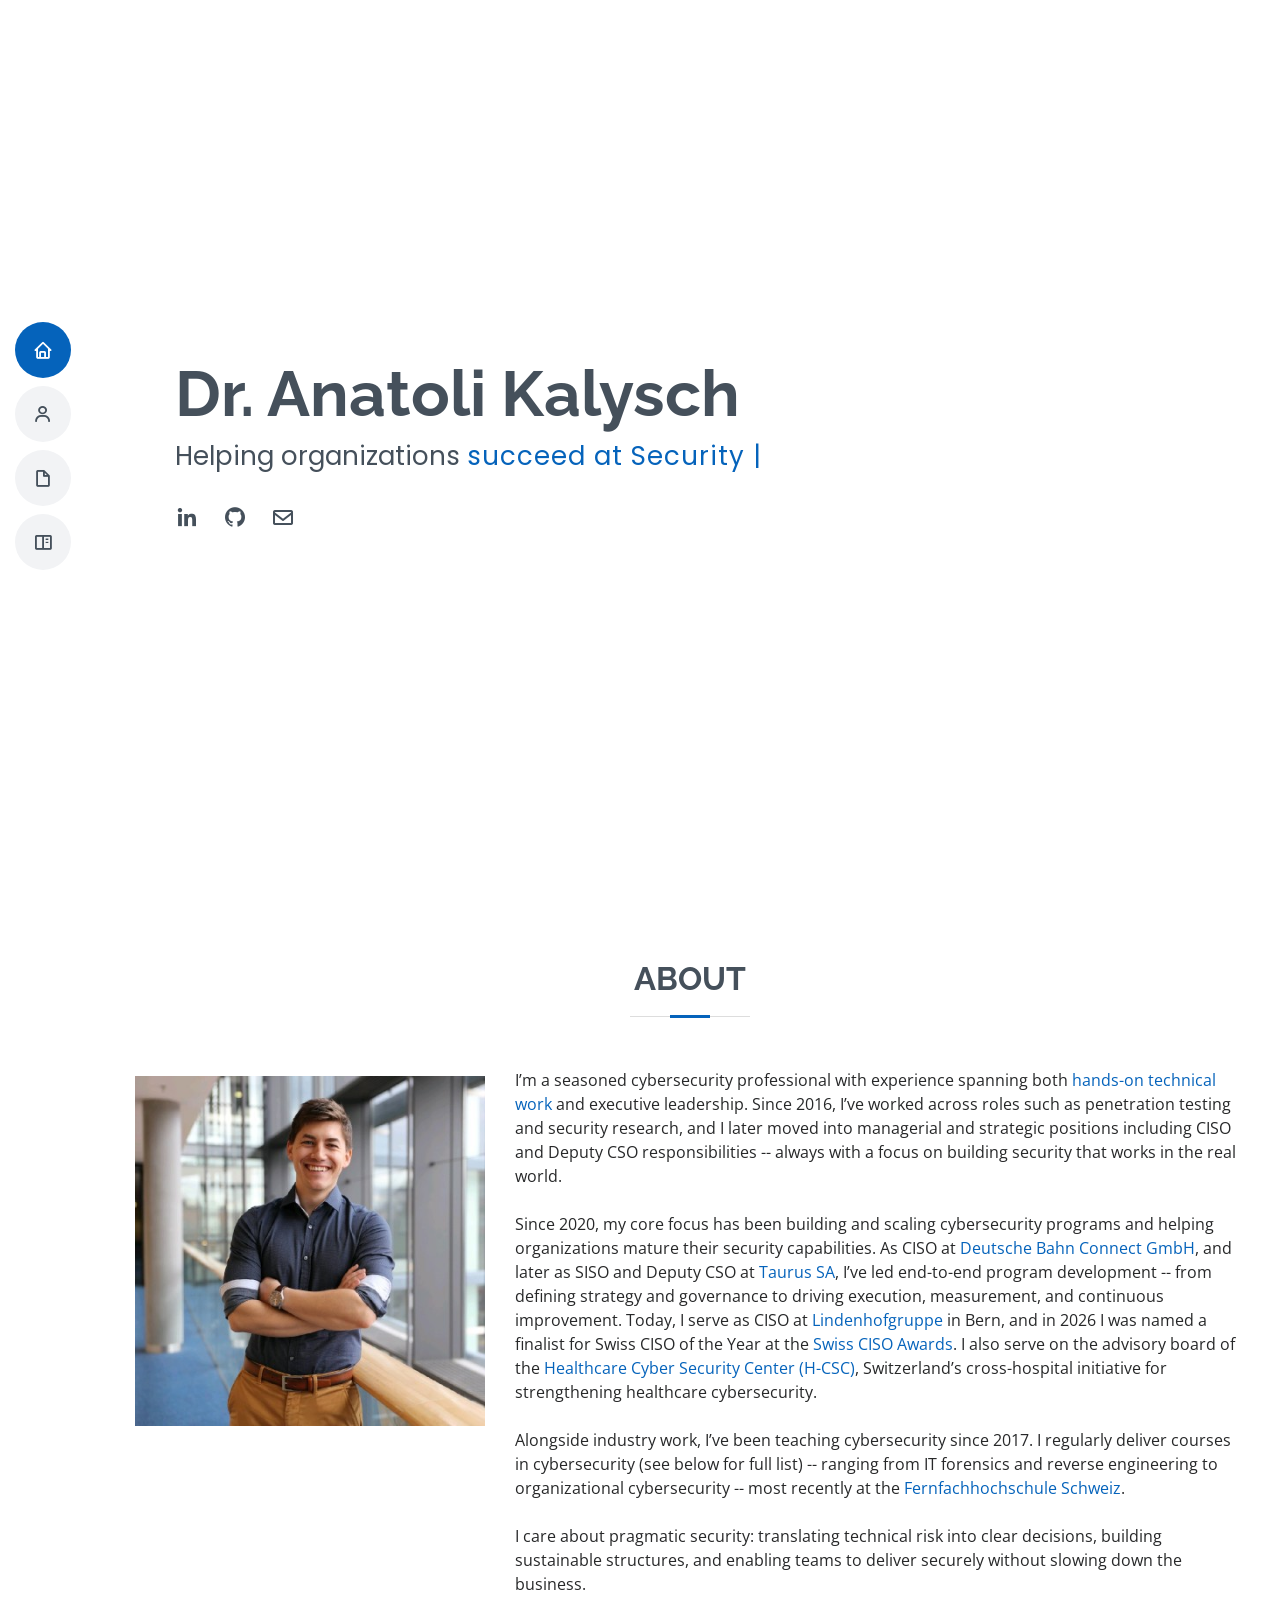
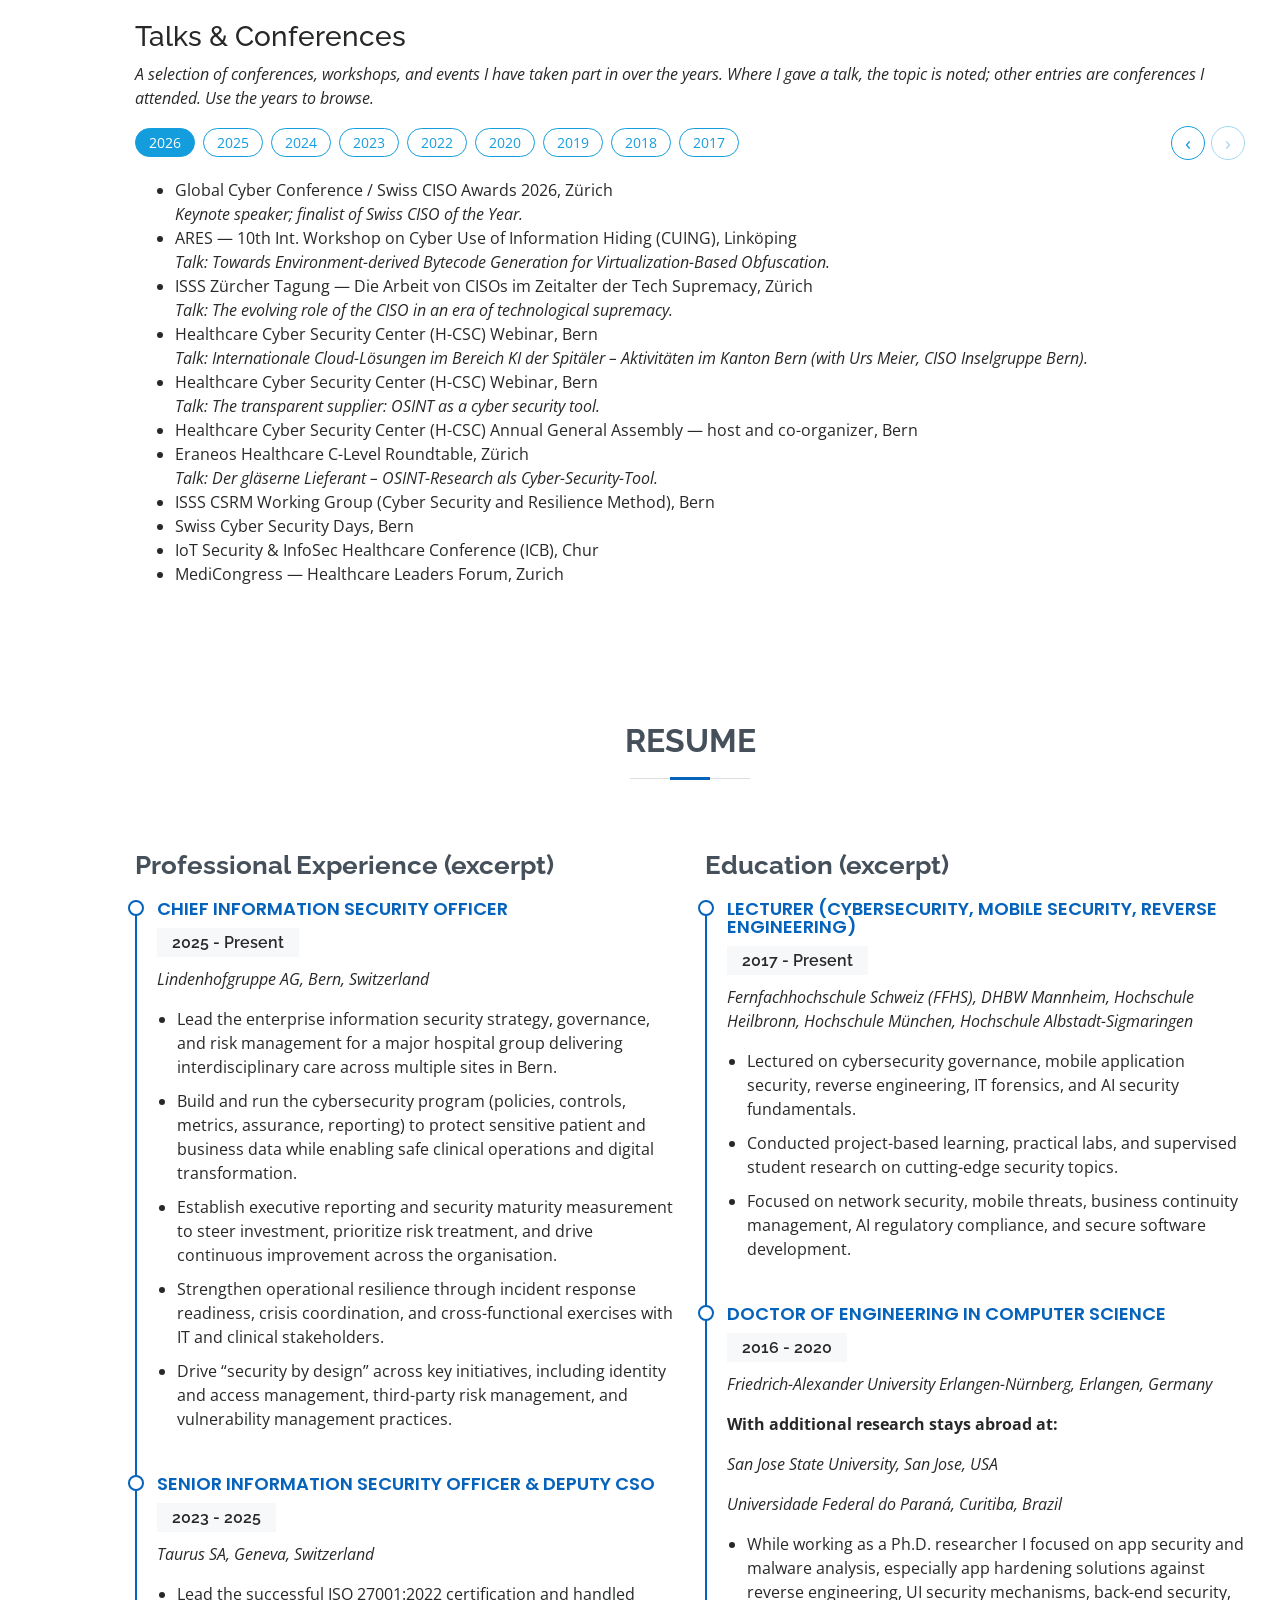
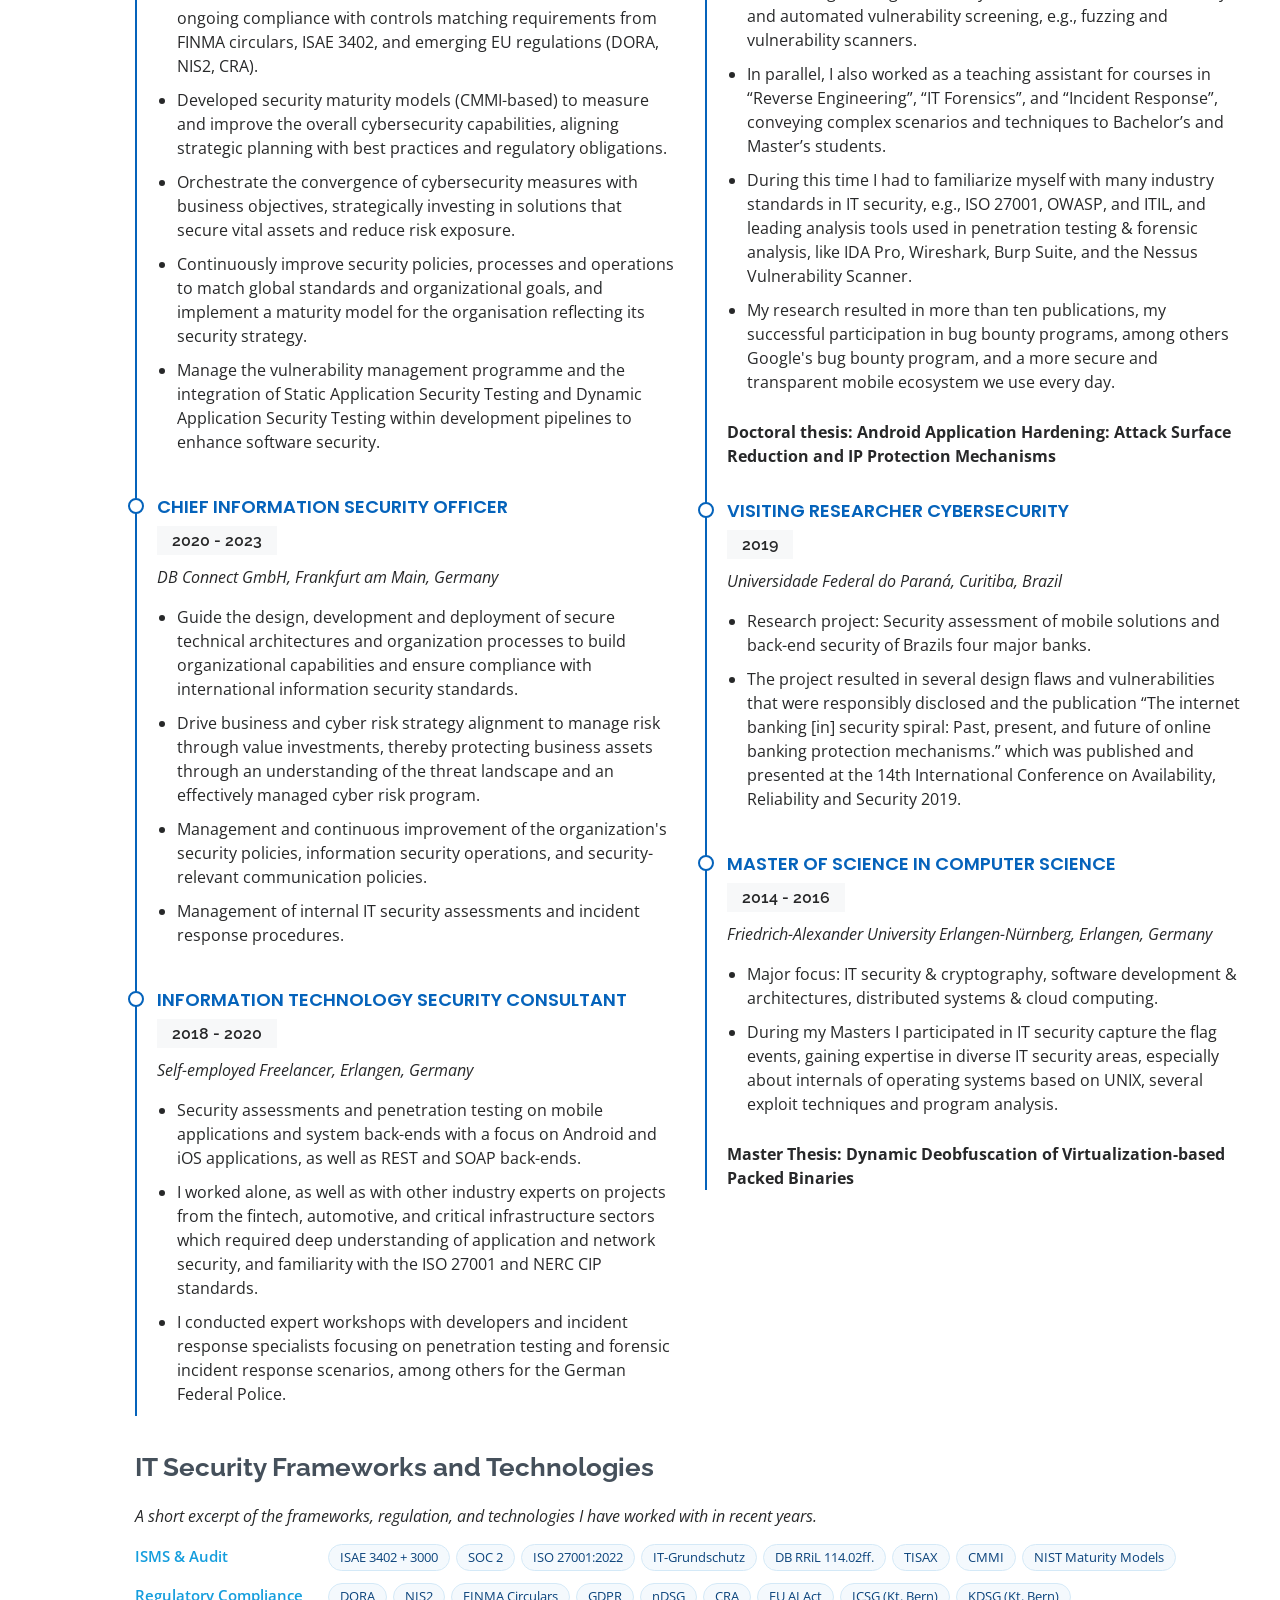
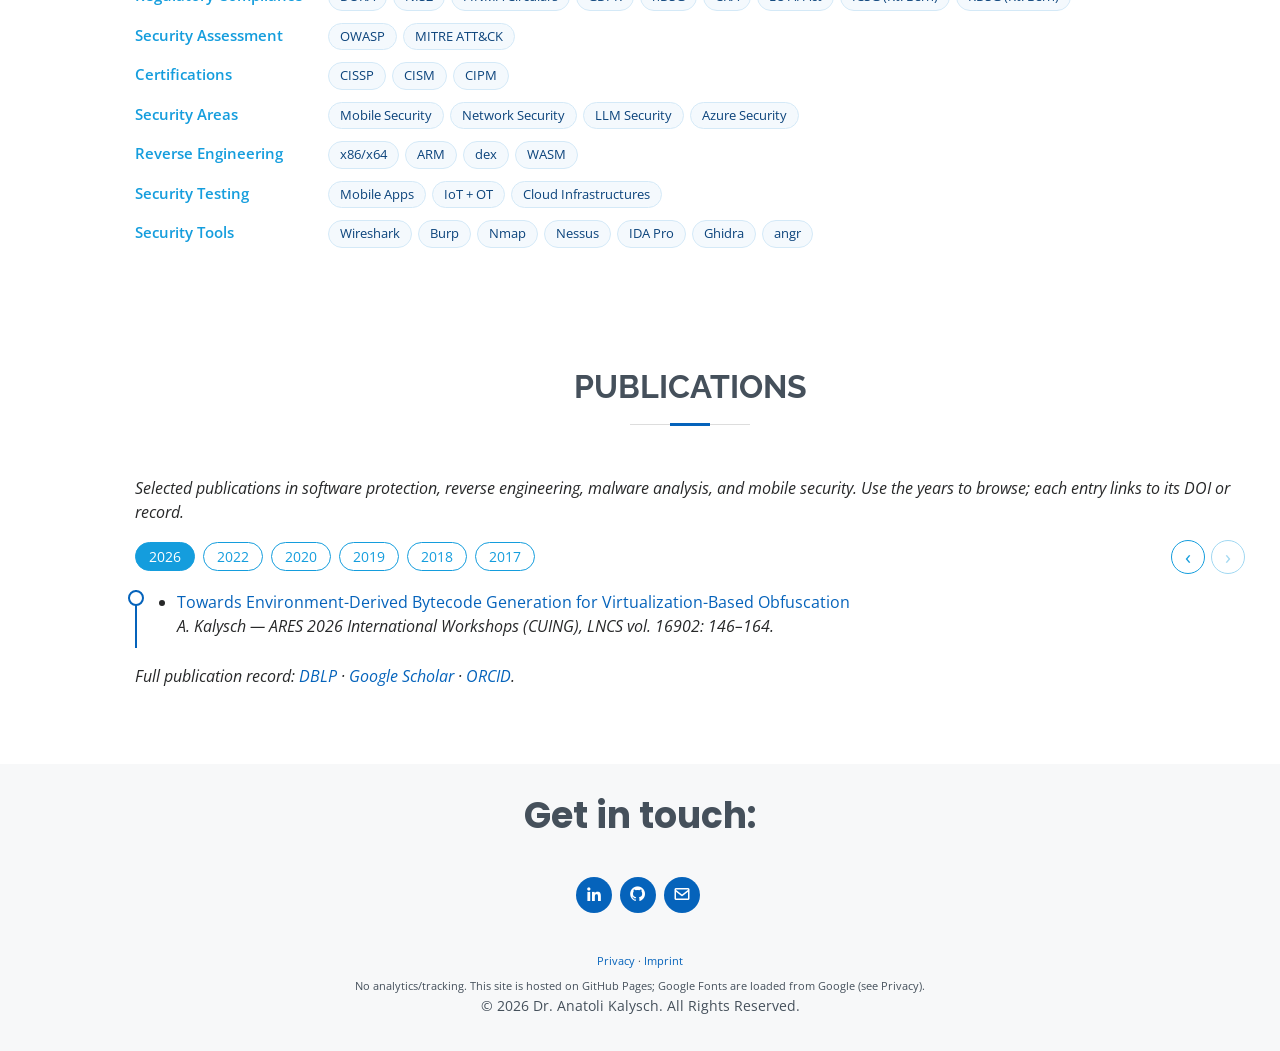
==== index.html @ ad577179 "HCSC general assembly change" ====
<!DOCTYPE html>
<html lang="en">

<head>
  <meta charset="utf-8">
  <meta content="width=device-width, initial-scale=1.0" name="viewport">

  <title>Dr. Anatoli Kalysch</title>
  <meta name="description" content="Dr. Anatoli Kalysch is CISO of Lindenhofgruppe (healthcare) in Bern -- a cybersecurity executive, researcher, and lecturer with expertise in ISO 27001, DORA, NIS2, and security maturity frameworks. He leads security governance programs, teaches at universities, and holds CISSP, CISM, and CIPM certifications."> 
<meta content="Information Security, ISO 27001, Mobile Security, Anatoli Kalysch, IT Security Consulting, Cybersecurity" name="keywords">
  <meta property="og:title" content="Dr. Anatoli Kalysch: Security Researcher, Security Consultant, Lecturer, vCISO" />
  <meta property="og:description" content="Dr. Anatoli Kalysch is CISO of Lindenhofgruppe (healthcare) in Bern -- a cybersecurity executive, researcher, and lecturer with deep experience in ISO 27001, NIS2, CRA, DORA and FINMA regulatory compliance, and security maturity programs. Certified CISSP, CISM, and CIPM." />
  <!-- Favicons -->
  <link href="assets/img/favicon.png" rel="icon">
  <link href="assets/img/apple-touch-icon.png" rel="apple-touch-icon">

  <!-- Google Fonts -->
  <link href="https://fonts.googleapis.com/css?family=Open+Sans:300,300i,400,400i,600,600i,700,700i|Raleway:300,300i,400,400i,500,500i,600,600i,700,700i|Poppins:300,300i,400,400i,500,500i,600,600i,700,700i" rel="stylesheet">

  <!-- Vendor CSS Files -->
  <link href="assets/vendor/bootstrap/css/bootstrap.min.css" rel="stylesheet">
  <link href="assets/vendor/icofont/icofont.min.css" rel="stylesheet">
  <link href="assets/vendor/boxicons/css/boxicons.min.css" rel="stylesheet">
  <link href="assets/vendor/venobox/venobox.css" rel="stylesheet">
  <link href="assets/vendor/owl.carousel/assets/owl.carousel.min.css" rel="stylesheet">
  <link href="assets/vendor/aos/aos.css" rel="stylesheet">

  <!-- Template Main CSS File -->
  <link href="assets/css/style.css" rel="stylesheet">
</head>

<body>

  <!-- ======= Mobile nav toggle button ======= -->
  <button type="button" class="mobile-nav-toggle d-xl-none"><i class="icofont-navigation-menu"></i></button>

  <!-- ======= Header ======= -->
  <header id="header" class="d-flex flex-column justify-content-center">

    <nav class="nav-menu">
      <ul>
        <li class="active"><a href="#hero"><i class="bx bx-home"></i> <span>Home</span></a></li>
        <li><a href="#about"><i class="bx bx-user"></i> <span>About</span></a></li>
        <li><a href="#resume"><i class="bx bx-file-blank"></i> <span>Resume</span></a></li>
<li><a href="#publications"><i class="bx bx-book-content"></i> <span>Publications</span></a></li>
	<!-- <li><a href="#portfolio"><i class="bx bx-book-content"></i> <span>Portfolio</span></a></li> -->
	<!-- <li><a href="#services"><i class="bx bx-server"></i> <span>Services</span></a></li> -->
	<!-- <li><a href="#contact"><i class="bx bx-envelope"></i> <span>Contact</span></a></li> -->
      </ul>
    </nav><!-- .nav-menu -->

  </header><!-- End Header -->

  <!-- ======= Hero Section ======= -->
  <section id="hero" class="d-flex flex-column justify-content-center">
    <div class="container" data-aos="zoom-in" data-aos-delay="100">
      <h1>Dr. Anatoli Kalysch</h1>
      <p>Helping organizations <span class="typed" data-typed-items="succeed at Security Governance., make sense of evolving Security Regulations., understand Security and manage it properly."></span></p>
      <div class="social-links">
        <a href="https://www.linkedin.com/in/anatoli-kalysch/" class="linkedin"><i class="bx bxl-linkedin"></i></a>
	<a href="https://github.com/anatolikalysch" class="github"><i class="bx bxl-github"></i></a>
        <a href="mailto:anatoli@kalysch.com" class="envelope"><i class="bx bx-envelope"></i></a>
      </div>
    </div>
  </section><!-- End Hero -->

  <main id="main">

    <!-- ======= About Section ======= -->
    <section id="about" class="about">
      <div class="container" data-aos="fade-up">

        <div class="section-title">
          <h2>About</h2>
        </div>

        <div class="row">
          <div class="col-lg-4">
            <img src="assets/img/profile-img.jpg" class="img-fluid" style="margin-top: 8px;" alt="Portrait of Dr. Anatoli Kalysch">
          </div>
          <div class="col-lg-8 pt-4 pt-lg-0 content">
		<p>
  I’m a seasoned cybersecurity professional with experience spanning both <a href="https://orcid.org/0009-0004-6590-6687">hands-on technical work</a> and executive leadership. Since 2016, I’ve worked across roles such as penetration testing and security research, and I later moved into managerial and strategic positions including CISO and Deputy CSO responsibilities -- always with a focus on building security that works in the real world.
  <br><br>
  Since 2020, my core focus has been building and scaling cybersecurity programs and helping organizations mature their security capabilities. As CISO at <a href="https://deutschebahnconnect.com/">Deutsche Bahn Connect GmbH</a>, and later as SISO and Deputy CSO at <a href="https://www.taurushq.com/">Taurus SA</a>, I’ve led end-to-end program development -- from defining strategy and governance to driving execution, measurement, and continuous improvement. Today, I serve as CISO at <a href="https://www.lindenhofgruppe.ch/de/">Lindenhofgruppe</a> in Bern, and in 2026 I was named a finalist for Swiss CISO of the Year at the <a href="https://globalcyberconference.com/swiss-ciso-awards/">Swiss CISO Awards</a>. I also serve on the advisory board of the <a href="https://www.h-csc.ch/">Healthcare Cyber Security Center (H-CSC)</a>, Switzerland’s cross-hospital initiative for strengthening healthcare cybersecurity.
  <br><br>
  Alongside industry work, I’ve been teaching cybersecurity since 2017. I regularly deliver courses in cybersecurity (see below for full list) -- ranging from IT forensics and reverse engineering to organizational cybersecurity -- most recently at the <a href="https://www.ffhs.ch/de/ffhs/personen/person/kalysch-anatoli">Fernfachhochschule Schweiz</a>.
  <br><br>
  I care about pragmatic security: translating technical risk into clear decisions, building sustainable structures, and enabling teams to deliver securely without slowing down the business.
<br><br>
</p>
	     
          </div>
        </div>

        <!-- ======= Talks & Conferences ======= -->
        <div class="row">
          <div class="col-lg-12">
            <h3 class="resume-title">Talks &amp; Conferences</h3>
            <p class="font-italic">
              A selection of conferences, workshops, and events I have taken part in over the years. Where I gave a talk, the topic is noted; other entries are conferences I attended. Use the years to browse.
            </p>

            <div id="tc-carousel">
              <div class="tc-nav">
                <button class="tc-pill" type="button">2026</button>
                <button class="tc-pill" type="button">2025</button>
                <button class="tc-pill" type="button">2024</button>
                <button class="tc-pill" type="button">2023</button>
                <button class="tc-pill" type="button">2022</button>
                <button class="tc-pill" type="button">2020</button>
                <button class="tc-pill" type="button">2019</button>
                <button class="tc-pill" type="button">2018</button>
                <button class="tc-pill" type="button">2017</button>
                <span class="tc-arrows"><button class="tc-older" type="button" aria-label="Earlier years">&lsaquo;</button><button class="tc-newer" type="button" aria-label="Later years">&rsaquo;</button></span>
              </div>

              <div class="tc-slides">
                <div class="tc-slide" data-year="2026">
                  <div class="resume-item">
                    <ul>
                      <li>Global Cyber Conference / Swiss CISO Awards 2026, Z&uuml;rich<br><span class="font-italic">Keynote speaker; finalist of Swiss CISO of the Year.</span></li>
										<li>ARES &mdash; 10th Int. Workshop on Cyber Use of Information Hiding (CUING), Link&ouml;ping<br><span class="font-italic">Talk: Towards Environment-derived Bytecode Generation for Virtualization-Based Obfuscation.</span></li>
                      <li>ISSS Z&uuml;rcher Tagung &mdash; Die Arbeit von CISOs im Zeitalter der Tech Supremacy, Z&uuml;rich<br><span class="font-italic">Talk: The evolving role of the CISO in an era of technological supremacy.</span></li>
                      <li>Healthcare Cyber Security Center (H-CSC) Webinar, Bern<br><span class="font-italic">Talk: Internationale Cloud-L&ouml;sungen im Bereich KI der Spit&auml;ler &ndash; Aktivit&auml;ten im Kanton Bern (with Urs Meier, CISO Inselgruppe Bern).</span></li>
<li>Healthcare Cyber Security Center (H-CSC) Webinar, Bern<br><span class="font-italic">Talk: The transparent supplier: OSINT as a cyber security tool.</span></li>
                      <li>Healthcare Cyber Security Center (H-CSC) Annual General Assembly &mdash; host and co-organizer, Bern</li>
                      <li>Eraneos Healthcare C-Level Roundtable, Z&uuml;rich<br><span class="font-italic">Talk: Der gl&auml;serne Lieferant &ndash; OSINT-Research als Cyber-Security-Tool.</span></li>
                      <li>ISSS CSRM Working Group (Cyber Security and Resilience Method), Bern</li>
                      <li>Swiss Cyber Security Days, Bern</li>
                      <li>IoT Security &amp; InfoSec Healthcare Conference (ICB), Chur</li>
                      <li>MediCongress &mdash; Healthcare Leaders Forum, Zurich</li>
                    </ul>
                  </div>
                </div>
                <div class="tc-slide" data-year="2025">
                  <div class="resume-item">
                    <ul>
                      <li>Almato DevCon &mdash; Safeguarding Crypto &amp; Traditional Assets, Stuttgart<br><span class="font-italic">Talk: Modern security strategies for protecting digital and traditional assets.</span></li>
                      <li>Agora Webinar &mdash; Navigating DORA: Aligning DORA, ISO 27001 &amp; NIS2, Z&uuml;rich<br><span class="font-italic">Talk: Mapping DORA compliance requirements onto ISO 27001 and NIS2.</span></li>
                      <li>it-sa Expo &amp; Congress 2025, Nuremberg</li>
                      <li>Richmond Cybersecurity Forum 2025, Davos</li>
                      <li>GOhack25, Zurich</li>
                      <li>SIGS Roundtable Afternoon Cybersecurity, Zurich</li>
                      <li>Security in Healthcare &mdash; H-CSC Conference, Bern</li>
                    </ul>
                  </div>
                </div>
                <div class="tc-slide" data-year="2024">
                  <div class="resume-item">
                    <ul>
                      <li>eCrime Congress, Vienna</li>
                      <li>DACHsec 2024, Frankfurt</li>
                    </ul>
                  </div>
                </div>
                <div class="tc-slide" data-year="2023">
                  <div class="resume-item">
                    <ul>
                      <li>Almato DevCon, Stuttgart<br><span class="font-italic">Talk: Security Testing in the Age of AI &ndash; opportunities and risks of using AI for security testing.</span></li>
                      <li>Black Alps 2023, Yverdon-les-Bains</li>
                      <li>e-Crime &amp; Cybersecurity Congress Switzerland, Zurich</li>
                      <li>mysecurityevent, Munich</li>
                    </ul>
                  </div>
                </div>
                <div class="tc-slide" data-year="2022">
                  <div class="resume-item">
                    <ul>
                      <li>IFIP SEC &mdash; 37th Int. Conference on ICT Systems Security and Privacy Protection, Copenhagen<br><span class="font-italic">Talk: Usability of Antivirus Tools in a Threat Detection Scenario.</span></li>
                    </ul>
                  </div>
                </div>
                <div class="tc-slide" data-year="2020">
                  <div class="resume-item">
                    <ul>
                      <li>ACNS &mdash; 18th Int. Conference on Applied Cryptography and Network Security, Rome<br><span class="font-italic">Talk: A Study on Vulnerability Reuse in Android Development Studios.</span></li>
                      <li>ARES &mdash; 15th Int. Conference on Availability, Reliability and Security, Dublin<br><span class="font-italic">Talk: Template-based Android Inter-Process Communication Fuzzing.</span></li>
                      <li>Zollhof AI &amp; Machine Learning Workshop, N&uuml;rnberg<br><span class="font-italic">Talk: Introduction to AI in the industrial setting.</span></li>
                    </ul>
                  </div>
                </div>
                <div class="tc-slide" data-year="2019">
                  <div class="resume-item">
                    <ul>
                      <li>ARES &mdash; 14th Int. Conference on Availability, Reliability and Security, Canterbury<br><span class="font-italic">Talk: The internet banking [in]security spiral &ndash; past, present, and future of online banking protection.</span></li>
                      <li>Lange Nacht der Wissenschaften, Erlangen<br><span class="font-italic">Talk: Live demonstration &ndash; Man-in-the-Middle attacks in the HTTPS age.</span></li>
                    </ul>
                  </div>
                </div>
                <div class="tc-slide" data-year="2018">
                  <div class="resume-item">
                    <ul>
                      <li>DeepSec (ROOTS Track), Vienna<br><span class="font-italic">Talk: How Android's UI Security is Undermined by Accessibility.</span></li>
                      <li>ISC &mdash; Information Security, 21st Int. Conference, Guildford<br><span class="font-italic">Talk: Dynamically Uncovering Evasive Android Applications.</span></li>
                      <li>ARES &mdash; 13th Int. Conference on Availability, Reliability and Security, Hamburg<br><span class="font-italic">Talk: Tackling Android's Native Library Malware with robust, efficient, and accurate similarity measures.</span></li>
                    </ul>
                  </div>
                </div>
                <div class="tc-slide" data-year="2017">
                  <div class="resume-item">
                    <ul>
                      <li>ARES &mdash; 12th Int. Conference on Availability, Reliability and Security, Reggio di Calabria<br><span class="font-italic">Talk: VMAttack &ndash; deobfuscating virtualization-based packed binaries.</span></li>
                    </ul>
                  </div>
                </div>
              </div>
            </div>
          </div>
        </div>
        <style>
          #tc-carousel { margin-top: 12px; }
          #tc-carousel .tc-nav { display: flex; flex-wrap: wrap; align-items: center; gap: 8px; margin-bottom: 18px; }
          #tc-carousel .tc-pill { border: 1px solid #149ddd; color: #149ddd; background: #fff; border-radius: 16px; padding: 3px 13px; font-size: 14px; line-height: 1.5; cursor: pointer; transition: all .2s; }
          #tc-carousel .tc-pill:hover { background: #e7f5fc; }
          #tc-carousel .tc-pill.active { background: #149ddd; color: #fff; }
          #tc-carousel .tc-arrows { display: inline-flex; gap: 6px; margin-left: auto; }
          #tc-carousel .tc-arrows button { width: 34px; height: 34px; border-radius: 50%; border: 1px solid #149ddd; background: #fff; color: #149ddd; font-size: 20px; line-height: 1; cursor: pointer; transition: all .2s; }
          #tc-carousel .tc-arrows button:hover { background: #149ddd; color: #fff; }
          #tc-carousel .tc-slide { display: none; }
          #tc-carousel .tc-slide.active { display: block; }
        </style>
        <script>
          (function () {
            var root = document.getElementById('tc-carousel');
            if (!root) return;
            var slides = [].slice.call(root.querySelectorAll('.tc-slide'));
            var pills = [].slice.call(root.querySelectorAll('.tc-pill'));
            var older = root.querySelector('.tc-older');
            var newer = root.querySelector('.tc-newer');
            var idx = 0;
            function show(i) {
              idx = Math.max(0, Math.min(i, slides.length - 1));
              slides.forEach(function (s, j) { s.classList.toggle('active', j === idx); });
              pills.forEach(function (p, j) { p.classList.toggle('active', j === idx); });
              if (older) { older.disabled = idx === slides.length - 1; older.style.opacity = older.disabled ? '.4' : '1'; older.style.cursor = older.disabled ? 'default' : 'pointer'; }
              if (newer) { newer.disabled = idx === 0; newer.style.opacity = newer.disabled ? '.4' : '1'; newer.style.cursor = newer.disabled ? 'default' : 'pointer'; }
            }
            if (older) older.addEventListener('click', function () { show(idx + 1); });
            if (newer) newer.addEventListener('click', function () { show(idx - 1); });
            pills.forEach(function (p, j) { p.addEventListener('click', function () { show(j); }); });
            show(0);
          })();
        </script>
      </div>
    </section><!-- End About Section -->

    <!-- ======= Resume Section ======= -->
    <section id="resume" class="resume">
      <div class="container" data-aos="fade-up">

        <div class="section-title">
          <h2>Resume</h2>
        </div>

        <div class="row">
         <div class="col-lg-6">
            <h3 class="resume-title">Professional Experience (excerpt)</h3>
            	<div class="resume-item">
  <h4>Chief Information Security Officer</h4>
  <h5>2025 - Present</h5>
  <p><em>Lindenhofgruppe AG, Bern, Switzerland</em></p>
  <ul>
    <li>Lead the enterprise information security strategy, governance, and risk management for a major hospital group delivering interdisciplinary care across multiple sites in Bern.</li>
    <li>Build and run the cybersecurity program (policies, controls, metrics, assurance, reporting) to protect sensitive patient and business data while enabling safe clinical operations and digital transformation.</li>
    <li>Establish executive reporting and security maturity measurement to steer investment, prioritize risk treatment, and drive continuous improvement across the organisation.</li>
    <li>Strengthen operational resilience through incident response readiness, crisis coordination, and cross-functional exercises with IT and clinical stakeholders.</li>
    <li>Drive “security by design” across key initiatives, including identity and access management, third-party risk management, and vulnerability management practices.</li>
  </ul>
</div>

	    <div class="resume-item">
              <h4>Senior Information Security Officer & Deputy CSO</h4>
              <h5>2023 - 2025</h5>
              <p><em>Taurus SA, Geneva, Switzerland</em></p>
              <ul>
                <li>Lead the successful ISO 27001:2022 certification and handled ongoing compliance with controls matching requirements from FINMA circulars, ISAE 3402, and emerging EU regulations (DORA, NIS2, CRA).</li>
		<li>Developed security maturity models (CMMI-based) to measure and improve the overall cybersecurity capabilities, aligning strategic planning with best practices and regulatory obligations.</li>
		<li>Orchestrate the convergence of cybersecurity measures with business objectives, strategically investing in solutions that secure vital assets and reduce risk exposure.</li>
		<li>Continuously improve security policies, processes and operations to match global standards and organizational goals, and implement a maturity model for the organisation reflecting its security strategy.</li>
		<li>Manage the vulnerability management programme and the integration of Static Application Security Testing and Dynamic Application Security Testing within development pipelines to enhance software security.</li>
              </ul>
            </div>
		 <div class="resume-item">
              <h4>Chief Information Security Officer</h4>
              <h5>2020 - 2023</h5>
              <p><em>DB Connect GmbH, Frankfurt am Main, Germany</em></p>
              <ul>
                <li>Guide the design, development and deployment of secure technical architectures and organization processes to build organizational capabilities and ensure compliance with international information security standards. </li>
                <li>Drive business and cyber risk strategy alignment to manage risk through value investments, thereby protecting business assets through an understanding of the threat landscape and an effectively managed cyber risk program.</li>
                <li>Management and continuous improvement of the organization's security policies, information security operations, and security-relevant communication policies. </li>
                <li>Management of internal IT security assessments and incident response procedures.</li>
              </ul>
            </div>
	    <div class="resume-item">
              <h4>Information Technology Security Consultant</h4>
              <h5>2018 - 2020</h5>
              <p><em>Self-employed Freelancer, Erlangen, Germany</em></p>
              <ul>
                <li>Security assessments and penetration testing on mobile applications and system back-ends with a focus on Android and iOS applications, as
well as REST and SOAP back-ends.</li>
                <li>I worked alone, as well as with other industry experts on projects from the fintech, automotive, and critical infrastructure sectors which required
deep understanding of application and network security, and familiarity with the ISO 27001 and NERC CIP standards.</li>
                <li>I conducted expert workshops with developers and incident response specialists focusing on penetration testing and forensic incident response
scenarios, among others for the German Federal Police.</li>
              </ul>
            </div>
          </div>
        <div class="col-lg-6">
            <h3 class="resume-title">Education (excerpt)</h3>
	    <div class="resume-item">
		  <h4>Lecturer (Cybersecurity, Mobile Security, Reverse Engineering)</h4>
		  <h5>2017 - Present</h5>
		  <p><em>Fernfachhochschule Schweiz (FFHS), DHBW Mannheim, Hochschule Heilbronn, Hochschule München, Hochschule Albstadt-Sigmaringen</em></p>
		  <ul>
		    <li>Lectured on cybersecurity governance, mobile application security, reverse engineering, IT forensics, and AI security fundamentals.</li>
		    <li>Conducted project-based learning, practical labs, and supervised student research on cutting-edge security topics.</li>
		    <li>Focused on network security, mobile threats, business continuity management, AI regulatory compliance, and secure software development.</li>
		  </ul>
	    </div>

	    <div class="resume-item">
              <h4>Doctor of Engineering in Computer Science</h4>
              <h5>2016 - 2020</h5>
              <p><em>Friedrich-Alexander University Erlangen-Nürnberg, Erlangen, Germany</em></p>
	      <p><b>With additional research stays abroad at:</b></p>
	      <p><em>San Jose State University, San Jose, USA</em></p>
	      <p><em>Universidade Federal do Paraná, Curitiba, Brazil</em></p>
              <ul>
                <li>While working as a Ph.D. researcher I focused on app security and malware analysis, especially app hardening solutions against reverse engineering, UI
security mechanisms, back-end security, and automated vulnerability screening, e.g., fuzzing and vulnerability scanners.</li>
                <li>In parallel, I also worked as a teaching assistant for courses in “Reverse Engineering”, “IT Forensics”, and “Incident Response”, conveying complex
scenarios and techniques to Bachelor’s and Master’s students.</li>
                <li>During this time I had to familiarize myself with many industry standards in IT security, e.g., ISO 27001, OWASP, and ITIL, and leading analysis
tools used in penetration testing &amp; forensic analysis, like IDA Pro, Wireshark, Burp Suite, and the Nessus Vulnerability Scanner.</li>
		<li>My research resulted in more than ten publications, my successful participation in bug bounty programs, among others Google's bug bounty program, and a more secure and transparent mobile ecosystem we use every day.
              </ul>
            <p><b>Doctoral thesis: Android Application Hardening: Attack Surface Reduction and IP Protection Mechanisms</b></p>
	    </div>
	    <div class="resume-item">
              <h4>Visiting Researcher Cybersecurity</h4>
              <h5>2019</h5>
              <p><em>Universidade Federal do Paraná, Curitiba, Brazil</em></p>
	      <ul>
		      <li>Research project: Security assessment of mobile solutions and back-end security of Brazils four major banks.</li>
		      <li>The project resulted in several design flaws and vulnerabilities that were responsibly disclosed and the publication “The internet banking [in] security spiral: Past, present, and future of online banking protection mechanisms.” which was published and presented at the 14th International Conference on Availability, Reliability and Security 2019.</li>
		</ul>
		</div>
            <div class="resume-item">
              <h4>Master of Science in Computer Science</h4>
              <h5>2014 - 2016</h5>
              <p><em>Friedrich-Alexander University Erlangen-Nürnberg, Erlangen, Germany</em></p>
	      <ul>
	      <li>Major focus: IT security &amp; cryptography, software development &amp; architectures, distributed systems &amp; cloud computing.</li>
	      <li>During my Masters I participated in IT security capture the flag events, gaining expertise in diverse IT security areas, especially about internals of operating systems based on UNIX, several exploit techniques and program analysis.</li>
	      </ul>
	      <p><b>Master Thesis: Dynamic Deobfuscation of Virtualization-based Packed Binaries</b></p>
	    </div>
         </div>
                  </div>

        <!-- ======= Frameworks (moved) ======= -->
        <div class="row">
          <div class="col-lg-12">
            <h3 class="resume-title">IT Security Frameworks and Technologies</h3>
            <p class="font-italic">A short excerpt of the frameworks, regulation, and technologies I have worked with in recent years.</p>
            <div class="tech-grid">
              <div class="tech-row"><span class="tech-cat">ISMS &amp; Audit</span><span class="tech-tags"><span class="tech-tag">ISAE 3402 + 3000</span><span class="tech-tag">SOC 2</span><span class="tech-tag">ISO 27001:2022</span><span class="tech-tag">IT-Grundschutz</span><span class="tech-tag">DB RRiL 114.02ff.</span><span class="tech-tag">TISAX</span><span class="tech-tag">CMMI</span><span class="tech-tag">NIST Maturity Models</span></span></div>
              <div class="tech-row"><span class="tech-cat">Regulatory Compliance</span><span class="tech-tags"><span class="tech-tag">DORA</span><span class="tech-tag">NIS2</span><span class="tech-tag">FINMA Circulars</span><span class="tech-tag">GDPR</span><span class="tech-tag">nDSG</span><span class="tech-tag">CRA</span><span class="tech-tag">EU AI Act</span><span class="tech-tag">ICSG (Kt. Bern)</span><span class="tech-tag">KDSG (Kt. Bern)</span></span></div>
              <div class="tech-row"><span class="tech-cat">Security Assessment</span><span class="tech-tags"><span class="tech-tag">OWASP</span><span class="tech-tag">MITRE ATT&amp;CK</span></span></div>
              <div class="tech-row"><span class="tech-cat">Certifications</span><span class="tech-tags"><span class="tech-tag">CISSP</span><span class="tech-tag">CISM</span><span class="tech-tag">CIPM</span></span></div>
              <div class="tech-row"><span class="tech-cat">Security Areas</span><span class="tech-tags"><span class="tech-tag">Mobile Security</span><span class="tech-tag">Network Security</span><span class="tech-tag">LLM Security</span><span class="tech-tag">Azure Security</span></span></div>
              <div class="tech-row"><span class="tech-cat">Reverse Engineering</span><span class="tech-tags"><span class="tech-tag">x86/x64</span><span class="tech-tag">ARM</span><span class="tech-tag">dex</span><span class="tech-tag">WASM</span></span></div>
              <div class="tech-row"><span class="tech-cat">Security Testing</span><span class="tech-tags"><span class="tech-tag">Mobile Apps</span><span class="tech-tag">IoT + OT</span><span class="tech-tag">Cloud Infrastructures</span></span></div>
              <div class="tech-row"><span class="tech-cat">Security Tools</span><span class="tech-tags"><span class="tech-tag">Wireshark</span><span class="tech-tag">Burp</span><span class="tech-tag">Nmap</span><span class="tech-tag">Nessus</span><span class="tech-tag">IDA Pro</span><span class="tech-tag">Ghidra</span><span class="tech-tag">angr</span></span></div>
            </div>
          </div>
        </div>
        <style>
          .tech-grid { display: flex; flex-direction: column; gap: 12px; margin-top: 10px; }
          .tech-row { display: flex; flex-wrap: wrap; align-items: baseline; gap: 8px; }
          .tech-cat { flex: 0 0 185px; font-weight: 600; color: #149ddd; font-size: 15px; }
          .tech-tags { display: flex; flex-wrap: wrap; gap: 6px; flex: 1; }
          .tech-tag { display: inline-block; background: #f4f9fd; border: 1px solid #d4e9f7; color: #0c447c; border-radius: 14px; padding: 3px 11px; font-size: 13px; line-height: 1.5; }
          @media (max-width: 575px) { .tech-cat { flex-basis: 100%; } }
        </style>
      </div>
    </section><!-- End Resume Section -->
  <!-- ======= Publications Section ======= -->
<section id="publications" class="resume">
<div class="container" data-aos="fade-up">

<div class="section-title">
<h2>Publications</h2>
</div>

<div class="row">
<div class="col-lg-12">
<p class="font-italic">
Selected publications in software protection, reverse engineering, malware analysis, and mobile security. Use the years to browse; each entry links to its DOI or record.
</p>

<div id="pub-carousel">
<div class="pc-nav">
<button class="pc-pill" type="button">2026</button>
<button class="pc-pill" type="button">2022</button>
<button class="pc-pill" type="button">2020</button>
<button class="pc-pill" type="button">2019</button>
<button class="pc-pill" type="button">2018</button>
<button class="pc-pill" type="button">2017</button>
<span class="pc-arrows"><button class="pc-older" type="button" aria-label="Earlier years">&lsaquo;</button><button class="pc-newer" type="button" aria-label="Later years">&rsaquo;</button></span>
</div>

<div class="pc-slides">
<div class="pc-slide" data-year="2026">
<div class="resume-item">
<ul>
<li><a href="https://doi.org/10.1007/978-3-032-35586-7_9">Towards Environment-Derived Bytecode Generation for Virtualization-Based Obfuscation</a><br><span class="font-italic">A. Kalysch &mdash; ARES 2026 International Workshops (CUING), LNCS vol. 16902: 146&ndash;164.</span></li>
</ul>
</div>
</div>
<div class="pc-slide" data-year="2022">
<div class="resume-item">
<ul>
<li><a href="https://doi.org/10.1007/978-3-031-06975-8_18">Usability of Antivirus Tools in a Threat Detection Scenario</a><br><span class="font-italic">M. K&ouml;rber, A. Kalysch, W. Massonne, Z. Benenson &mdash; IFIP SEC 2022: 306&ndash;322.</span></li>
</ul>
</div>
</div>
<div class="pc-slide" data-year="2020">
<div class="resume-item">
<ul>
<li><a href="https://doi.org/10.1145/3407023.3407052">Template-based Android Inter-Process Communication Fuzzing</a><br><span class="font-italic">A. Kalysch, M. Deutel, T. M&uuml;ller &mdash; ARES 2020: 32:1&ndash;32:6.</span></li>
<li><a href="https://doi.org/10.1007/978-3-030-61638-0_29">On the Evolution of Security Issues in Android App Versions</a><br><span class="font-italic">A. Kalysch, J. Schilling, T. M&uuml;ller &mdash; ACNS 2020 Workshops: 523&ndash;541.</span></li>
<li><a href="https://dblp.org/rec/phd/dnb/Kalysch20.html">Android Application Hardening: Attack Surface Reduction and IP Protection Mechanisms</a><br><span class="font-italic">A. Kalysch &mdash; Doctoral dissertation, FAU Erlangen-N&uuml;rnberg, 2020.</span></li>
</ul>
</div>
</div>
<div class="pc-slide" data-year="2019">
<div class="resume-item">
<ul>
<li><a href="https://doi.org/10.1145/3339252.3340103">The Internet Banking [in]Security Spiral: Past, Present, and Future of Online Banking Protection Mechanisms based on a Brazilian Case Study</a><br><span class="font-italic">M. Botacin, A. Kalysch, A. Gr&eacute;gio &mdash; ARES 2019: 49:1&ndash;49:10.</span></li>
<li><a href="https://doi.org/10.1515/itit-2018-0023">In Pursuit of a Secure UI: The Cycle of Breaking and Fixing Android's UI</a><br><span class="font-italic">D. Bove, A. Kalysch &mdash; it &ndash; Information Technology 61(2-3): 147&ndash;156.</span></li>
</ul>
</div>
</div>
<div class="pc-slide" data-year="2018">
<div class="resume-item">
<ul>
<li><a href="https://doi.org/10.1145/3289595.3289597">How Android's UI Security is Undermined by Accessibility</a><br><span class="font-italic">A. Kalysch, D. Bove, T. M&uuml;ller &mdash; ROOTS 2018.</span></li>
<li><a href="https://doi.org/10.1007/978-3-319-99136-8_3">Lumus: Dynamically Uncovering Evasive Android Applications</a><br><span class="font-italic">V. M. Afonso, A. Kalysch, T. M&uuml;ller, D. Oliveira, A. Gr&eacute;gio, P. L. de Geus &mdash; ISC 2018: 47&ndash;66.</span></li>
<li><a href="https://doi.org/10.1145/3230833.3232828">Tackling Android's Native Library Malware with Robust, Efficient and Accurate Similarity Measures</a><br><span class="font-italic">A. Kalysch, O. Milisterfer, M. Protsenko, T. M&uuml;ller &mdash; ARES 2018: 58:1&ndash;58:10.</span></li>
</ul>
</div>
</div>
<div class="pc-slide" data-year="2017">
<div class="resume-item">
<ul>
<li><a href="https://doi.org/10.1145/3098954.3098995">VMAttack: Deobfuscating Virtualization-Based Packed Binaries</a><br><span class="font-italic">A. Kalysch, J. G&ouml;tzfried, T. M&uuml;ller &mdash; ARES 2017: 2:1&ndash;2:10.</span></li>
</ul>
</div>
</div>
</div>
</div>
<p class="font-italic" style="margin-top: 14px;">
Full publication record: <a href="https://dblp.org/pid/204/4052">DBLP</a> &middot; <a href="https://scholar.google.com/citations?hl=en&amp;user=8v7Kt8YAAAAJ">Google Scholar</a> &middot; <a href="https://orcid.org/0009-0004-6590-6687">ORCID</a>.
</p>
</div>
</div>
</div>
<style>
#pub-carousel { margin-top: 12px; }
#pub-carousel .pc-nav { display: flex; flex-wrap: wrap; align-items: center; gap: 8px; margin-bottom: 18px; }
#pub-carousel .pc-pill { border: 1px solid #149ddd; color: #149ddd; background: #fff; border-radius: 16px; padding: 3px 13px; font-size: 14px; line-height: 1.5; cursor: pointer; transition: all .2s; }
#pub-carousel .pc-pill:hover { background: #e7f5fc; }
#pub-carousel .pc-pill.active { background: #149ddd; color: #fff; }
#pub-carousel .pc-arrows { display: inline-flex; gap: 6px; margin-left: auto; }
#pub-carousel .pc-arrows button { width: 34px; height: 34px; border-radius: 50%; border: 1px solid #149ddd; background: #fff; color: #149ddd; font-size: 20px; line-height: 1; cursor: pointer; transition: all .2s; }
#pub-carousel .pc-arrows button:hover { background: #149ddd; color: #fff; }
#pub-carousel .pc-slide { display: none; }
#pub-carousel .pc-slide.active { display: block; }
</style>
<script>
(function () {
var root = document.getElementById('pub-carousel');
if (!root) return;
var slides = [].slice.call(root.querySelectorAll('.pc-slide'));
var pills = [].slice.call(root.querySelectorAll('.pc-pill'));
var older = root.querySelector('.pc-older');
var newer = root.querySelector('.pc-newer');
var idx = 0;
function show(i) {
idx = Math.max(0, Math.min(i, slides.length - 1));
slides.forEach(function (s, j) { s.classList.toggle('active', j === idx); });
pills.forEach(function (p, j) { p.classList.toggle('active', j === idx); });
if (older) { older.disabled = idx === slides.length - 1; older.style.opacity = older.disabled ? '.4' : '1'; older.style.cursor = older.disabled ? 'default' : 'pointer'; }
if (newer) { newer.disabled = idx === 0; newer.style.opacity = newer.disabled ? '.4' : '1'; newer.style.cursor = newer.disabled ? 'default' : 'pointer'; }
}
if (older) older.addEventListener('click', function () { show(idx + 1); });
if (newer) newer.addEventListener('click', function () { show(idx - 1); });
pills.forEach(function (p, j) { p.addEventListener('click', function () { show(j); }); });
show(0);
})();
</script>
</section><!-- End Publications Section -->

</main><!-- End #main -->

  <!-- ======= Footer ======= -->
  <footer id="footer">
    <div class="container">
      <h3>Get in touch:</h3>
      <p></p>
      <div class="social-links">
        <a href="https://www.linkedin.com/in/anatoli-kalysch/" class="linkedin"><i class="bx bxl-linkedin"></i></a>
        <a href="https://github.com/anatolikalysch" class="github"><i class="bx bxl-github"></i></a>
        <a href="mailto:anatoli@kalysch.com" class="envelope"><i class="bx bx-envelope"></i></a>
      </div>
		 <div class="mt-3 small">
		  <a href="privacy.html">Privacy</a> ·
		  <a href="imprint.html">Imprint</a>
		  <div class="mt-2">
		    No analytics/tracking. This site is hosted on GitHub Pages; Google Fonts are loaded from Google (see Privacy).
		  </div>
	  </div>	
      <div class="copyright">
        &copy; <script>document.write(new Date().getFullYear())</script> Dr. Anatoli Kalysch. All Rights Reserved.
      </div>
      
    </div>
  </footer><!-- End Footer -->

  <a href="#" class="back-to-top"><i class="bx bx-up-arrow-alt"></i></a>
  <div id="preloader"></div>

  <!-- Vendor JS Files -->
  <script src="assets/vendor/jquery/jquery.min.js"></script>
  <script src="assets/vendor/bootstrap/js/bootstrap.bundle.min.js"></script>
  <script src="assets/vendor/jquery.easing/jquery.easing.min.js"></script>
  <script src="assets/vendor/waypoints/jquery.waypoints.min.js"></script>
  <script src="assets/vendor/counterup/counterup.min.js"></script>
  <script src="assets/vendor/isotope-layout/isotope.pkgd.min.js"></script>
  <script src="assets/vendor/venobox/venobox.min.js"></script>
  <script src="assets/vendor/owl.carousel/owl.carousel.min.js"></script>
  <script src="assets/vendor/typed.js/typed.min.js"></script>
  <script src="assets/vendor/aos/aos.js"></script>

  <!-- Template Main JS File -->
  <script src="assets/js/main.js"></script>

</body>

</html>
---- assets/css/style.css ----
/**
* Template Name: MyResume - v2.1.0
* Template URL: https://bootstrapmade.com/free-html-bootstrap-template-my-resume/
* Author: BootstrapMade.com
* License: https://bootstrapmade.com/license/
*/

/*--------------------------------------------------------------
# General
--------------------------------------------------------------*/
body {
  font-family: "Open Sans", sans-serif;
  color: #272829;
}

a {
  color: #0563bb;
}

a:hover {
  color: #067ded;
  text-decoration: none;
}

h1, h2, h3, h4, h5, h6 {
  font-family: "Raleway", sans-serif;
}

/*--------------------------------------------------------------
# Back to top button
--------------------------------------------------------------*/
.back-to-top {
  position: fixed;
  display: none;
  width: 40px;
  height: 40px;
  border-radius: 50px;
  right: 15px;
  bottom: 15px;
  background: #0563bb;
  color: #fff;
  transition: display 0.5s ease-in-out;
  z-index: 99999;
}

.back-to-top i {
  font-size: 24px;
  position: absolute;
  top: 7px;
  left: 8px;
}

.back-to-top:hover {
  color: #fff;
  background: #0678e3;
  transition: background 0.2s ease-in-out;
}

/*--------------------------------------------------------------
# Preloader
--------------------------------------------------------------*/
#preloader {
  position: fixed;
  top: 0;
  left: 0;
  right: 0;
  bottom: 0;
  z-index: 9999;
  overflow: hidden;
  background: #fff;
}

#preloader:before {
  content: "";
  position: fixed;
  top: calc(50% - 30px);
  left: calc(50% - 30px);
  border: 6px solid #0563bb;
  border-top-color: #fff;
  border-bottom-color: #fff;
  border-radius: 50%;
  width: 60px;
  height: 60px;
  -webkit-animation: animate-preloader 1s linear infinite;
  animation: animate-preloader 1s linear infinite;
}

@-webkit-keyframes animate-preloader {
  0% {
    transform: rotate(0deg);
  }
  100% {
    transform: rotate(360deg);
  }
}

@keyframes animate-preloader {
  0% {
    transform: rotate(0deg);
  }
  100% {
    transform: rotate(360deg);
  }
}

/*--------------------------------------------------------------
# Disable aos animation delay on mobile devices
--------------------------------------------------------------*/
@media screen and (max-width: 768px) {
  [data-aos-delay] {
    transition-delay: 0 !important;
  }
}

/*--------------------------------------------------------------
# Header
--------------------------------------------------------------*/
#header {
  position: fixed;
  top: 0;
  left: 0;
  bottom: 0;
  z-index: 9997;
  transition: all 0.5s;
  padding: 15px;
  overflow-y: auto;
}

@media (max-width: 992px) {
  #header {
    width: 300px;
    background: #fff;
    border-right: 1px solid #e6e9ec;
    left: -300px;
  }
}

@media (min-width: 992px) {
  #main {
    margin-left: 100px;
  }
}

/*--------------------------------------------------------------
# Navigation Menu
--------------------------------------------------------------*/
/* Desktop Navigation */
.nav-menu * {
  margin: 0;
  padding: 0;
  list-style: none;
}

.nav-menu > ul > li {
  position: relative;
  white-space: nowrap;
}

.nav-menu a {
  display: flex;
  align-items: center;
  color: #45505b;
  padding: 10px 18px;
  margin-bottom: 8px;
  transition: 0.3s;
  font-size: 15px;
  border-radius: 50px;
  background: #f2f3f5;
  height: 56px;
  width: 100%;
  overflow: hidden;
  transition: 0.3s;
}

.nav-menu a i {
  font-size: 20px;
}

.nav-menu a span {
  padding: 0 5px 0 7px;
  color: #45505b;
}

@media (min-width: 992px) {
  .nav-menu a {
    width: 56px;
  }
  .nav-menu a span {
    display: none;
    color: #fff;
  }
}

.nav-menu a:hover, .nav-menu .active > a, .nav-menu li:hover > a {
  color: #fff;
  background: #0563bb;
}

.nav-menu a:hover span, .nav-menu .active > a span, .nav-menu li:hover > a span {
  color: #fff;
}

.nav-menu a:hover, .nav-menu li:hover > a {
  width: 100%;
  color: #fff;
}

.nav-menu a:hover span, .nav-menu li:hover > a span {
  display: block;
}

/* Mobile Navigation */
.mobile-nav-toggle {
  position: fixed;
  right: 15px;
  top: 15px;
  z-index: 9998;
  border: 0;
  background: none;
  font-size: 24px;
  transition: all 0.4s;
  outline: none !important;
  line-height: 1;
  cursor: pointer;
  text-align: right;
}

.mobile-nav-toggle i {
  color: #45505b;
}

.mobile-nav-active {
  overflow: hidden;
}

.mobile-nav-active #header {
  left: 0;
}

.mobile-nav-active .mobile-nav-toggle i {
  color: #0563bb;
}

/*--------------------------------------------------------------
# Hero Section
--------------------------------------------------------------*/
#hero {
  width: 100%;
  height: 100vh;
  background: url("../img/hero-bg.jpg") top right no-repeat;
  background-size: cover;
  position: relative;
}

@media (min-width: 992px) {
  #hero {
    padding-left: 160px;
  }
}

#hero:before {
  content: "";
  background: rgba(255, 255, 255, 0.8);
  position: absolute;
  bottom: 0;
  top: 0;
  left: 0;
  right: 0;
}

#hero h1 {
  margin: 0;
  font-size: 64px;
  font-weight: 700;
  line-height: 56px;
  color: #45505b;
}

#hero p {
  color: #45505b;
  margin: 15px 0 0 0;
  font-size: 26px;
  font-family: "Poppins", sans-serif;
}

#hero p span {
  color: #0563bb;
  letter-spacing: 1px;
}

#hero .social-links {
  margin-top: 30px;
}

#hero .social-links a {
  font-size: 24px;
  display: inline-block;
  color: #45505b;
  line-height: 1;
  margin-right: 20px;
  transition: 0.3s;
}

#hero .social-links a:hover {
  color: #0563bb;
}

@media (max-width: 992px) {
  #hero {
    text-align: center;
  }
  #hero h1 {
    font-size: 32px;
    line-height: 36px;
  }
  #hero p {
    margin-top: 10px;
    font-size: 20px;
    line-height: 24px;
  }
}

/*--------------------------------------------------------------
# Sections General
--------------------------------------------------------------*/
section {
  padding: 60px 0;
  overflow: hidden;
}

.section-title {
  text-align: center;
  padding-bottom: 30px;
}

.section-title h2 {
  font-size: 32px;
  font-weight: bold;
  text-transform: uppercase;
  margin-bottom: 20px;
  padding-bottom: 20px;
  position: relative;
  color: #45505b;
}

.section-title h2::before {
  content: '';
  position: absolute;
  display: block;
  width: 120px;
  height: 1px;
  background: #ddd;
  bottom: 1px;
  left: calc(50% - 60px);
}

.section-title h2::after {
  content: '';
  position: absolute;
  display: block;
  width: 40px;
  height: 3px;
  background: #0563bb;
  bottom: 0;
  left: calc(50% - 20px);
}

.section-title p {
  margin-bottom: 0;
}

/*--------------------------------------------------------------
# About
--------------------------------------------------------------*/
.about .content h3 {
  font-weight: 700;
  font-size: 26px;
  color: #728394;
}

.about .content ul {
  list-style: none;
  padding: 0;
}

.about .content ul li {
  padding-bottom: 10px;
}

.about .content ul i {
  font-size: 20px;
  padding-right: 2px;
  color: #0563bb;
}

.about .content p:last-child {
  margin-bottom: 0;
}

/*--------------------------------------------------------------
# Facts
--------------------------------------------------------------*/
.facts .count-box {
  padding: 30px 30px 25px 30px;
  margin-top: 30px;
  width: 100%;
  position: relative;
  text-align: center;
  background: #fff;
}

.facts .count-box i {
  position: absolute;
  top: -25px;
  left: 50%;
  transform: translateX(-50%);
  font-size: 24px;
  background: #0563bb;
  padding: 12px;
  color: #fff;
  border-radius: 50px;
}

.facts .count-box span {
  font-size: 36px;
  display: block;
  font-weight: 600;
  color: #011426;
}

.facts .count-box p {
  padding: 0;
  margin: 0;
  font-family: "Raleway", sans-serif;
  font-size: 14px;
}

/*--------------------------------------------------------------
# Akills
--------------------------------------------------------------*/
.skills .progress {
  height: 50px;
  display: block;
  background: none;
}

.skills .progress .skill {
  padding: 10px 0;
  margin: 0 0 6px 0;
  text-transform: uppercase;
  display: block;
  font-weight: 600;
  font-family: "Poppins", sans-serif;
  color: #45505b;
}

.skills .progress .skill .val {
  float: right;
  font-style: normal;
}

.skills .progress-bar-wrap {
  background: #f2f3f5;
}

.skills .progress-bar {
  width: 1px;
  height: 10px;
  transition: .9s;
  background-color: #0563bb;
}

/*--------------------------------------------------------------
# Resume
--------------------------------------------------------------*/
.resume .resume-title {
  font-size: 26px;
  font-weight: 700;
  margin-top: 20px;
  margin-bottom: 20px;
  color: #45505b;
}

.resume .resume-item {
  padding: 0 0 20px 20px;
  margin-top: -2px;
  border-left: 2px solid #0563bb;
  position: relative;
}

.resume .resume-item h4 {
  line-height: 18px;
  font-size: 18px;
  font-weight: 600;
  text-transform: uppercase;
  font-family: "Poppins", sans-serif;
  color: #0563bb;
  margin-bottom: 10px;
}

.resume .resume-item h5 {
  font-size: 16px;
  background: #f7f8f9;
  padding: 5px 15px;
  display: inline-block;
  font-weight: 600;
  margin-bottom: 10px;
}

.resume .resume-item ul {
  padding-left: 20px;
}

.resume .resume-item ul li {
  padding-bottom: 10px;
}

.resume .resume-item:last-child {
  padding-bottom: 0;
}

.resume .resume-item::before {
  content: "";
  position: absolute;
  width: 16px;
  height: 16px;
  border-radius: 50px;
  left: -9px;
  top: 0;
  background: #fff;
  border: 2px solid #0563bb;
}

/*--------------------------------------------------------------
# Portfolio
--------------------------------------------------------------*/
.portfolio .portfolio-item {
  margin-bottom: 30px;
}

.portfolio #portfolio-flters {
  padding: 0;
  margin: 0 auto 25px auto;
  list-style: none;
  text-align: center;
  background: #fff;
  border-radius: 50px;
  padding: 2px 15px;
}

.portfolio #portfolio-flters li {
  cursor: pointer;
  display: inline-block;
  padding: 10px 15px;
  font-size: 14px;
  font-weight: 600;
  line-height: 1;
  text-transform: uppercase;
  color: #272829;
  margin-bottom: 5px;
  transition: all 0.3s ease-in-out;
}

.portfolio #portfolio-flters li:hover, .portfolio #portfolio-flters li.filter-active {
  color: #0563bb;
}

.portfolio #portfolio-flters li:last-child {
  margin-right: 0;
}

.portfolio .portfolio-wrap {
  transition: 0.3s;
  position: relative;
  overflow: hidden;
  z-index: 1;
  background: rgba(69, 80, 91, 0.8);
}

.portfolio .portfolio-wrap::before {
  content: "";
  background: rgba(255, 255, 255, 0.7);
  position: absolute;
  left: 30px;
  right: 30px;
  top: 30px;
  bottom: 30px;
  transition: all ease-in-out 0.3s;
  z-index: 2;
  opacity: 0;
}

.portfolio .portfolio-wrap .portfolio-info {
  opacity: 0;
  position: absolute;
  top: 0;
  left: 0;
  right: 0;
  bottom: 0;
  text-align: center;
  z-index: 3;
  transition: all ease-in-out 0.3s;
  display: flex;
  flex-direction: column;
  justify-content: center;
  align-items: center;
}

.portfolio .portfolio-wrap .portfolio-info::before {
  display: block;
  content: "";
  width: 48px;
  height: 48px;
  position: absolute;
  top: 35px;
  left: 35px;
  border-top: 3px solid #d7dce1;
  border-left: 3px solid #d7dce1;
  transition: all 0.5s ease 0s;
  z-index: 9994;
}

.portfolio .portfolio-wrap .portfolio-info::after {
  display: block;
  content: "";
  width: 48px;
  height: 48px;
  position: absolute;
  bottom: 35px;
  right: 35px;
  border-bottom: 3px solid #d7dce1;
  border-right: 3px solid #d7dce1;
  transition: all 0.5s ease 0s;
  z-index: 9994;
}

.portfolio .portfolio-wrap .portfolio-info h4 {
  font-size: 20px;
  color: #45505b;
  font-weight: 600;
}

.portfolio .portfolio-wrap .portfolio-info p {
  color: #45505b;
  font-size: 14px;
  text-transform: uppercase;
  padding: 0;
  margin: 0;
}

.portfolio .portfolio-wrap .portfolio-links {
  text-align: center;
  z-index: 4;
}

.portfolio .portfolio-wrap .portfolio-links a {
  color: #45505b;
  margin: 0 2px;
  font-size: 28px;
  display: inline-block;
  transition: 0.3s;
}

.portfolio .portfolio-wrap .portfolio-links a:hover {
  color: #148af9;
}

.portfolio .portfolio-wrap:hover::before {
  top: 0;
  left: 0;
  right: 0;
  bottom: 0;
  opacity: 1;
}

.portfolio .portfolio-wrap:hover .portfolio-info {
  opacity: 1;
}

.portfolio .portfolio-wrap:hover .portfolio-info::before {
  top: 15px;
  left: 15px;
}

.portfolio .portfolio-wrap:hover .portfolio-info::after {
  bottom: 15px;
  right: 15px;
}

/*--------------------------------------------------------------
# Services
--------------------------------------------------------------*/
.services .icon-box {
  text-align: center;
  padding: 70px 20px 80px 20px;
  transition: all ease-in-out 0.3s;
  background: #fff;
  box-shadow: 0px 5px 90px 0px rgba(110, 123, 131, 0.05);
}

.services .icon-box .icon {
  margin: 0 auto;
  width: 100px;
  height: 100px;
  display: flex;
  align-items: center;
  justify-content: center;
  transition: ease-in-out 0.3s;
  position: relative;
}

.services .icon-box .icon i {
  font-size: 36px;
  transition: 0.5s;
  position: relative;
}

.services .icon-box .icon svg {
  position: absolute;
  top: 0;
  left: 0;
}

.services .icon-box .icon svg path {
  transition: 0.5s;
  fill: #f5f5f5;
}

.services .icon-box h4 {
  font-weight: 600;
  margin: 10px 0 15px 0;
  font-size: 22px;
}

.services .icon-box h4 a {
  color: #45505b;
  transition: ease-in-out 0.3s;
}

.services .icon-box p {
  line-height: 24px;
  font-size: 14px;
  margin-bottom: 0;
}

.services .icon-box:hover {
  border-color: #fff;
  box-shadow: 0px 0 35px 0 rgba(0, 0, 0, 0.08);
}

.services .iconbox-blue i {
  color: #47aeff;
}

.services .iconbox-blue:hover .icon i {
  color: #fff;
}

.services .iconbox-blue:hover .icon path {
  fill: #47aeff;
}

.services .iconbox-orange i {
  color: #ffa76e;
}

.services .iconbox-orange:hover .icon i {
  color: #fff;
}

.services .iconbox-orange:hover .icon path {
  fill: #ffa76e;
}

.services .iconbox-pink i {
  color: #e80368;
}

.services .iconbox-pink:hover .icon i {
  color: #fff;
}

.services .iconbox-pink:hover .icon path {
  fill: #e80368;
}

.services .iconbox-yellow i {
  color: #ffbb2c;
}

.services .iconbox-yellow:hover .icon i {
  color: #fff;
}

.services .iconbox-yellow:hover .icon path {
  fill: #ffbb2c;
}

.services .iconbox-red i {
  color: #ff5828;
}

.services .iconbox-red:hover .icon i {
  color: #fff;
}

.services .iconbox-red:hover .icon path {
  fill: #ff5828;
}

.services .iconbox-teal i {
  color: #11dbcf;
}

.services .iconbox-teal:hover .icon i {
  color: #fff;
}

.services .iconbox-teal:hover .icon path {
  fill: #11dbcf;
}

/*--------------------------------------------------------------
# Testimonials
--------------------------------------------------------------*/
.testimonials .section-header {
  margin-bottom: 40px;
}

.testimonials .testimonial-item {
  text-align: center;
}

.testimonials .testimonial-item .testimonial-img {
  width: 120px;
  border-radius: 50%;
  border: 4px solid #fff;
  margin: 0 auto;
}

.testimonials .testimonial-item h3 {
  font-size: 20px;
  font-weight: bold;
  margin: 10px 0 5px 0;
  color: #111;
}

.testimonials .testimonial-item h4 {
  font-size: 14px;
  color: #999;
  margin: 0 0 15px 0;
}

.testimonials .testimonial-item .quote-icon-left, .testimonials .testimonial-item .quote-icon-right {
  color: #90c8fc;
  font-size: 26px;
}

.testimonials .testimonial-item .quote-icon-left {
  display: inline-block;
  left: -5px;
  position: relative;
}

.testimonials .testimonial-item .quote-icon-right {
  display: inline-block;
  right: -5px;
  position: relative;
  top: 10px;
}

.testimonials .testimonial-item p {
  font-style: italic;
  margin: 0 auto 15px auto;
}

.testimonials .owl-nav, .testimonials .owl-dots {
  margin-top: 5px;
  text-align: center;
}

.testimonials .owl-dot {
  display: inline-block;
  margin: 0 5px;
  width: 12px;
  height: 12px;
  border-radius: 50%;
  background-color: #ddd !important;
}

.testimonials .owl-dot.active {
  background-color: #0563bb !important;
}

@media (min-width: 992px) {
  .testimonials .testimonial-item p {
    width: 80%;
  }
}

/*--------------------------------------------------------------
# Contact
--------------------------------------------------------------*/
.contact .info {
  width: 100%;
  background: #fff;
}

.contact .info i {
  font-size: 20px;
  color: #0563bb;
  float: left;
  width: 44px;
  height: 44px;
  background: #eef7ff;
  display: flex;
  justify-content: center;
  align-items: center;
  border-radius: 50px;
  transition: all 0.3s ease-in-out;
}

.contact .info h4 {
  padding: 0 0 0 60px;
  font-size: 22px;
  font-weight: 600;
  margin-bottom: 5px;
  color: #45505b;
}

.contact .info p {
  padding: 0 0 0 60px;
  margin-bottom: 0;
  font-size: 14px;
  color: #728394;
}

.contact .info .email, .contact .info .phone {
  margin-top: 40px;
}

.contact .info .email:hover i, .contact .info .address:hover i, .contact .info .phone:hover i {
  background: #0563bb;
  color: #fff;
}

.contact .php-email-form {
  width: 100%;
  background: #fff;
}

.contact .php-email-form .form-group {
  padding-bottom: 8px;
}

.contact .php-email-form .validate {
  display: none;
  color: red;
  margin: 0 0 15px 0;
  font-weight: 400;
  font-size: 13px;
}

.contact .php-email-form .error-message {
  display: none;
  color: #fff;
  background: #ed3c0d;
  text-align: left;
  padding: 15px;
  font-weight: 600;
}

.contact .php-email-form .error-message br + br {
  margin-top: 25px;
}

.contact .php-email-form .sent-message {
  display: none;
  color: #fff;
  background: #18d26e;
  text-align: center;
  padding: 15px;
  font-weight: 600;
}

.contact .php-email-form .loading {
  display: none;
  background: #fff;
  text-align: center;
  padding: 15px;
}

.contact .php-email-form .loading:before {
  content: "";
  display: inline-block;
  border-radius: 50%;
  width: 24px;
  height: 24px;
  margin: 0 10px -6px 0;
  border: 3px solid #18d26e;
  border-top-color: #eee;
  -webkit-animation: animate-loading 1s linear infinite;
  animation: animate-loading 1s linear infinite;
}

.contact .php-email-form input, .contact .php-email-form textarea {
  border-radius: 4px;
  box-shadow: none;
  font-size: 14px;
}

.contact .php-email-form input {
  height: 44px;
}

.contact .php-email-form textarea {
  padding: 10px 12px;
}

.contact .php-email-form button[type="submit"] {
  background: #0563bb;
  border: 0;
  padding: 10px 35px;
  color: #fff;
  transition: 0.4s;
  border-radius: 50px;
}

.contact .php-email-form button[type="submit"]:hover {
  background: #0678e3;
}

@-webkit-keyframes animate-loading {
  0% {
    transform: rotate(0deg);
  }
  100% {
    transform: rotate(360deg);
  }
}

@keyframes animate-loading {
  0% {
    transform: rotate(0deg);
  }
  100% {
    transform: rotate(360deg);
  }
}

/*--------------------------------------------------------------
# Portfolio Details
--------------------------------------------------------------*/
.portfolio-details {
  padding: 40px 0;
}

.portfolio-details .portfolio-title {
  font-size: 26px;
  font-weight: 700;
  margin-bottom: 20px;
}

.portfolio-details .portfolio-details-carousel .owl-nav, .portfolio-details .portfolio-details-carousel .owl-dots {
  margin-top: 5px;
  text-align: center;
}

.portfolio-details .portfolio-details-carousel .owl-dot {
  display: inline-block;
  margin: 0 5px;
  width: 12px;
  height: 12px;
  border-radius: 50%;
  background-color: #ddd !important;
}

.portfolio-details .portfolio-details-carousel .owl-dot.active {
  background-color: #0563bb !important;
}

.portfolio-details .portfolio-info {
  padding-top: 45px;
}

.portfolio-details .portfolio-info h3 {
  font-size: 22px;
  font-weight: 400;
  margin-bottom: 20px;
}

.portfolio-details .portfolio-info ul {
  list-style: none;
  padding: 0;
  font-size: 15px;
}

.portfolio-details .portfolio-info ul li + li {
  margin-top: 10px;
}

.portfolio-details .portfolio-info p {
  font-size: 15px;
  padding: 15px 0 0 0;
}

@media (max-width: 992px) {
  .portfolio-details .portfolio-info {
    padding-top: 20px;
  }
}

/*--------------------------------------------------------------
# Footer
--------------------------------------------------------------*/
#footer {
  background: #f7f8f9;
  color: #45505b;
  font-size: 14px;
  text-align: center;
  padding: 30px 0;
}

#footer h3 {
  font-size: 36px;
  font-weight: 700;
  position: relative;
  font-family: "Poppins", sans-serif;
  padding: 0;
  margin: 0 0 15px 0;
}

#footer p {
  font-size: 15;
  font-style: italic;
  padding: 0;
  margin: 0 0 40px 0;
}

#footer .social-links {
  margin: 0 0 40px 0;
}

#footer .social-links a {
  font-size: 18px;
  display: inline-block;
  background: #0563bb;
  color: #fff;
  line-height: 1;
  padding: 8px 0;
  margin-right: 4px;
  border-radius: 50%;
  text-align: center;
  width: 36px;
  height: 36px;
  transition: 0.3s;
}

#footer .social-links a:hover {
  background: #0678e3;
  color: #fff;
  text-decoration: none;
}

#footer .copyright {
  margin: 0 0 5px 0;
}

#footer .credits {
  font-size: 13px;
}
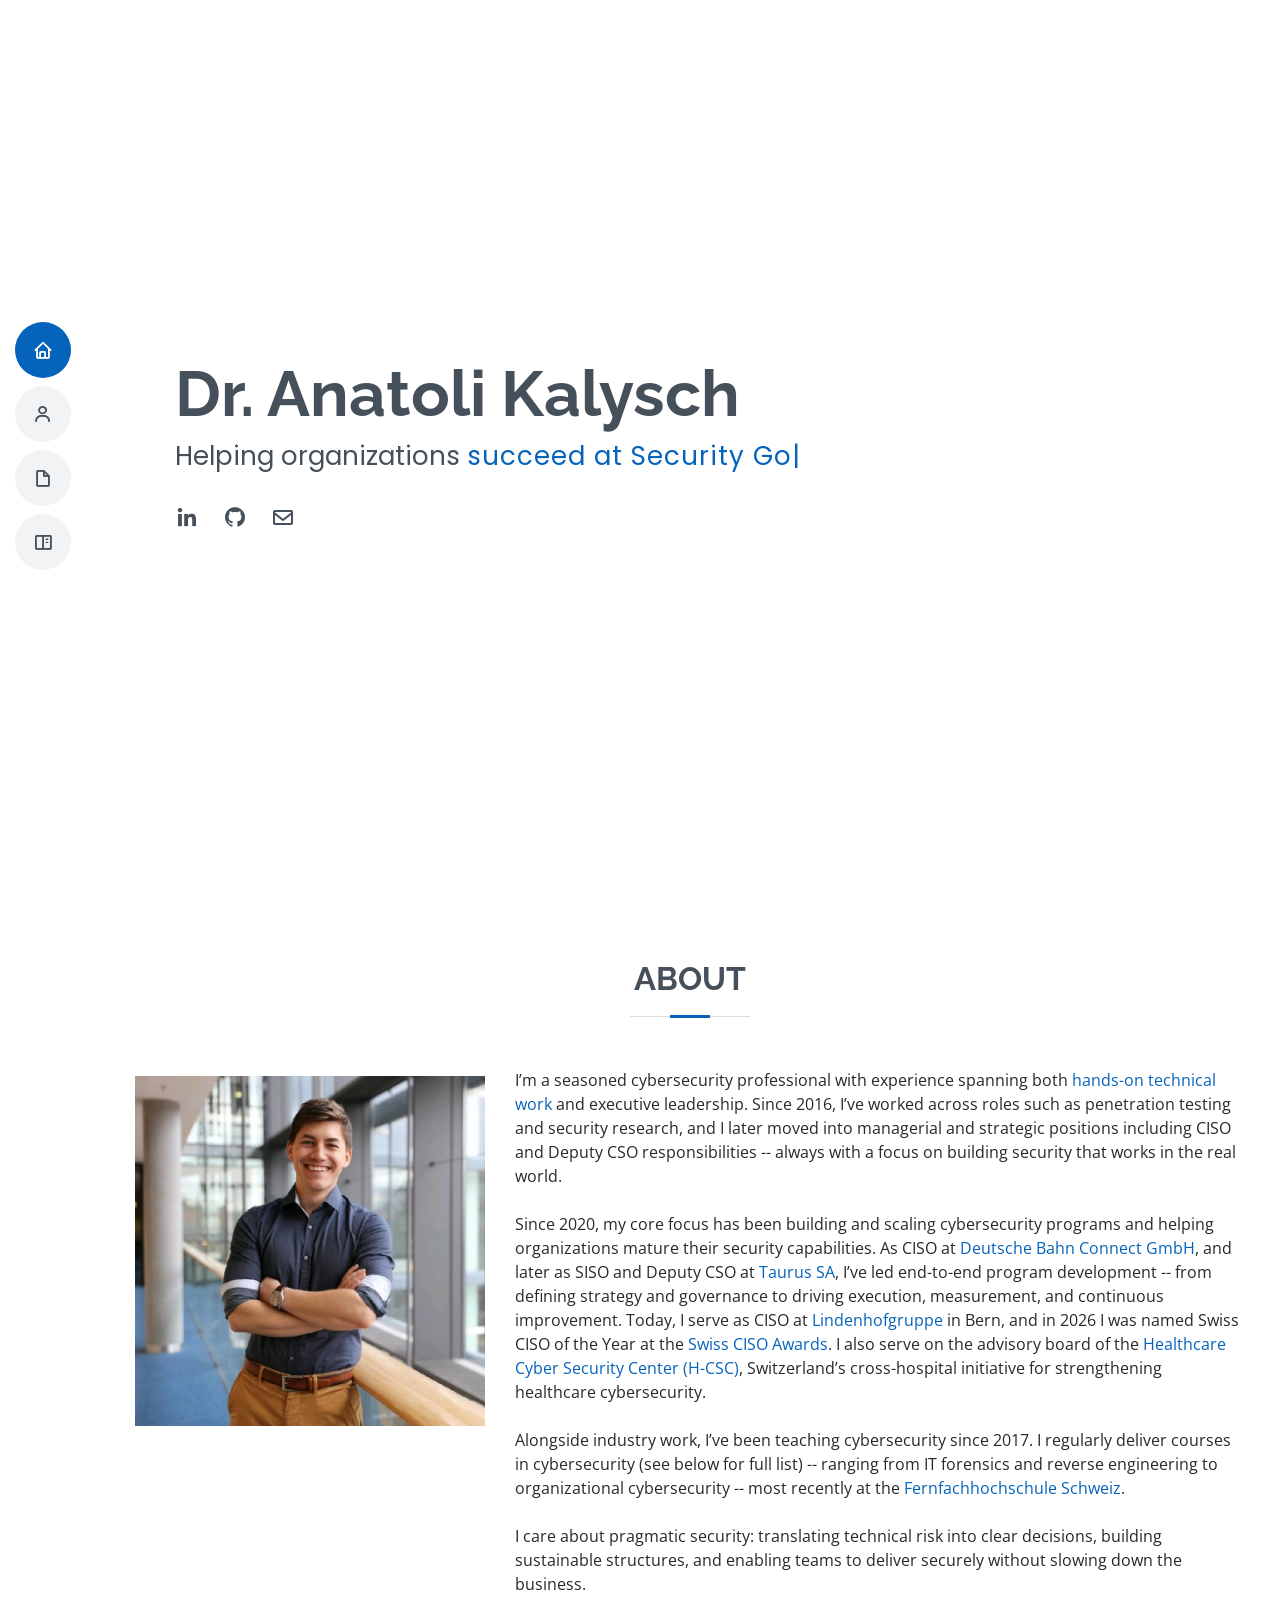
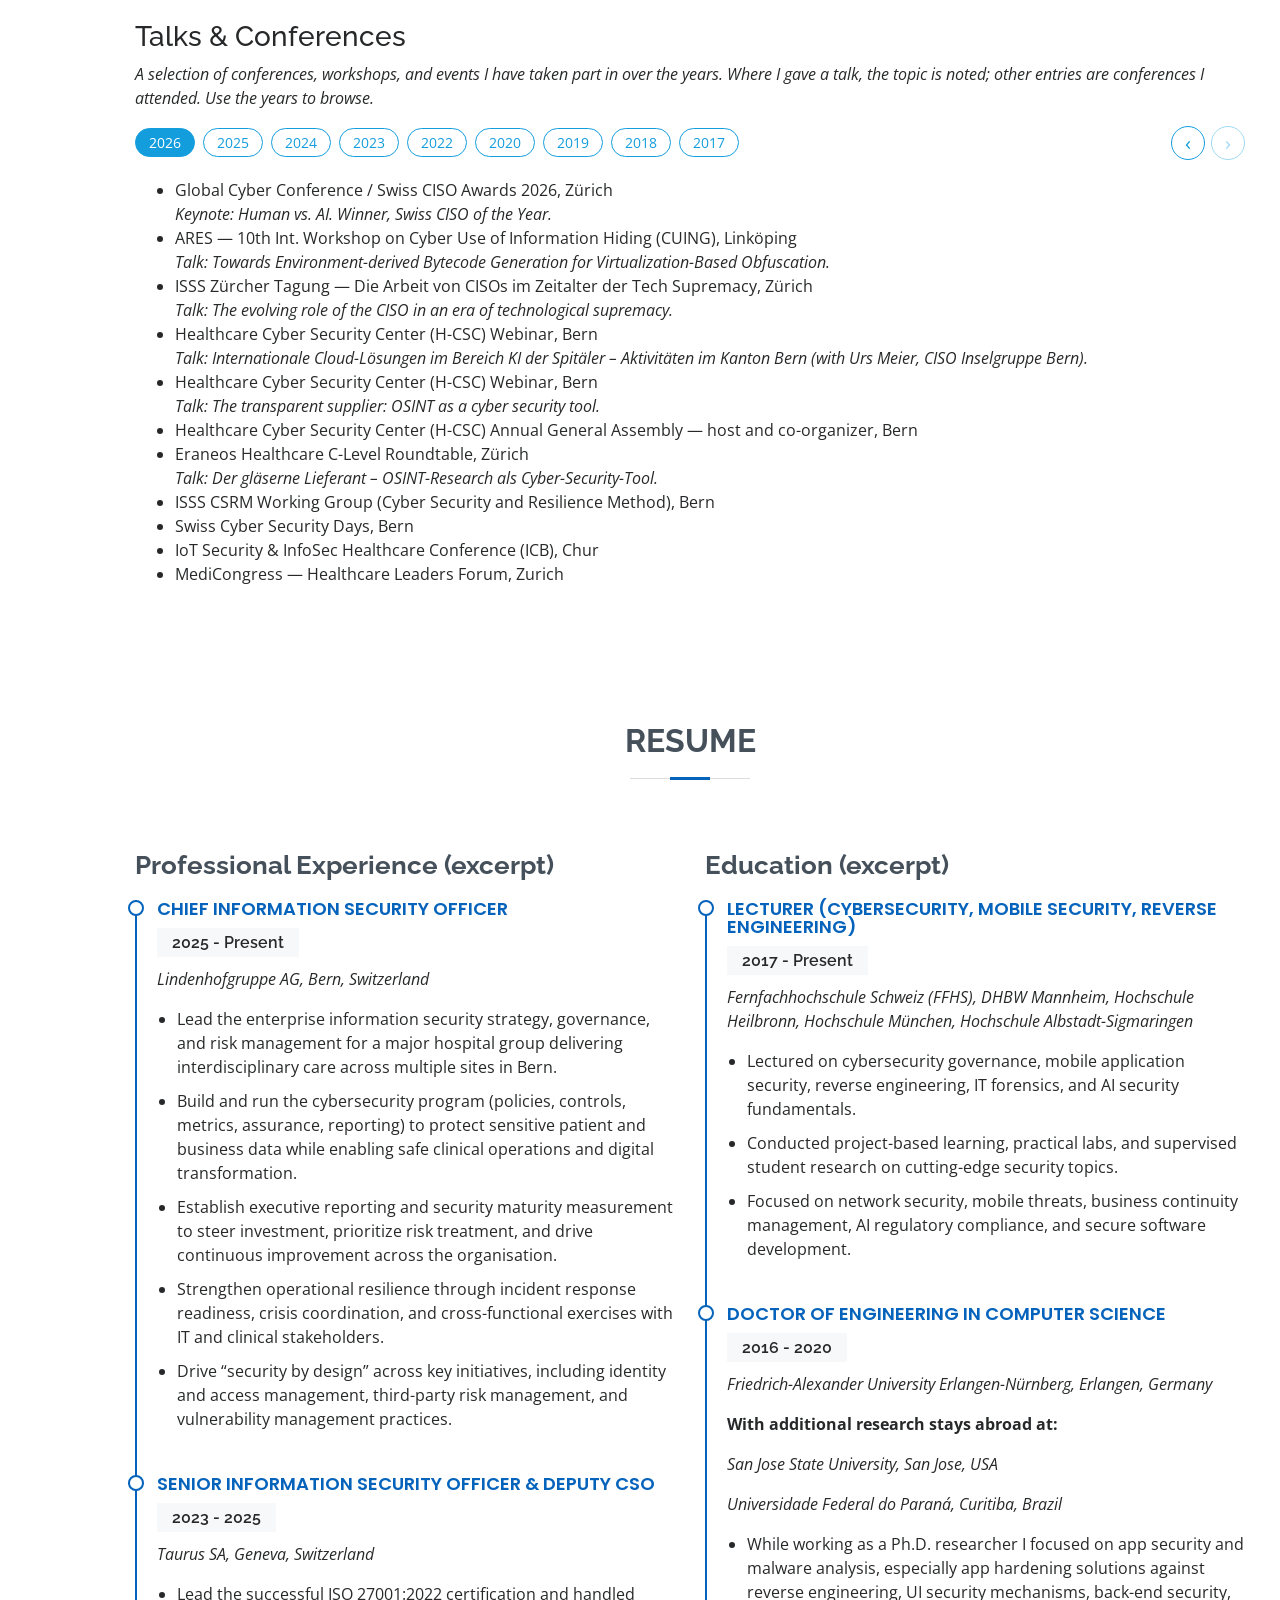
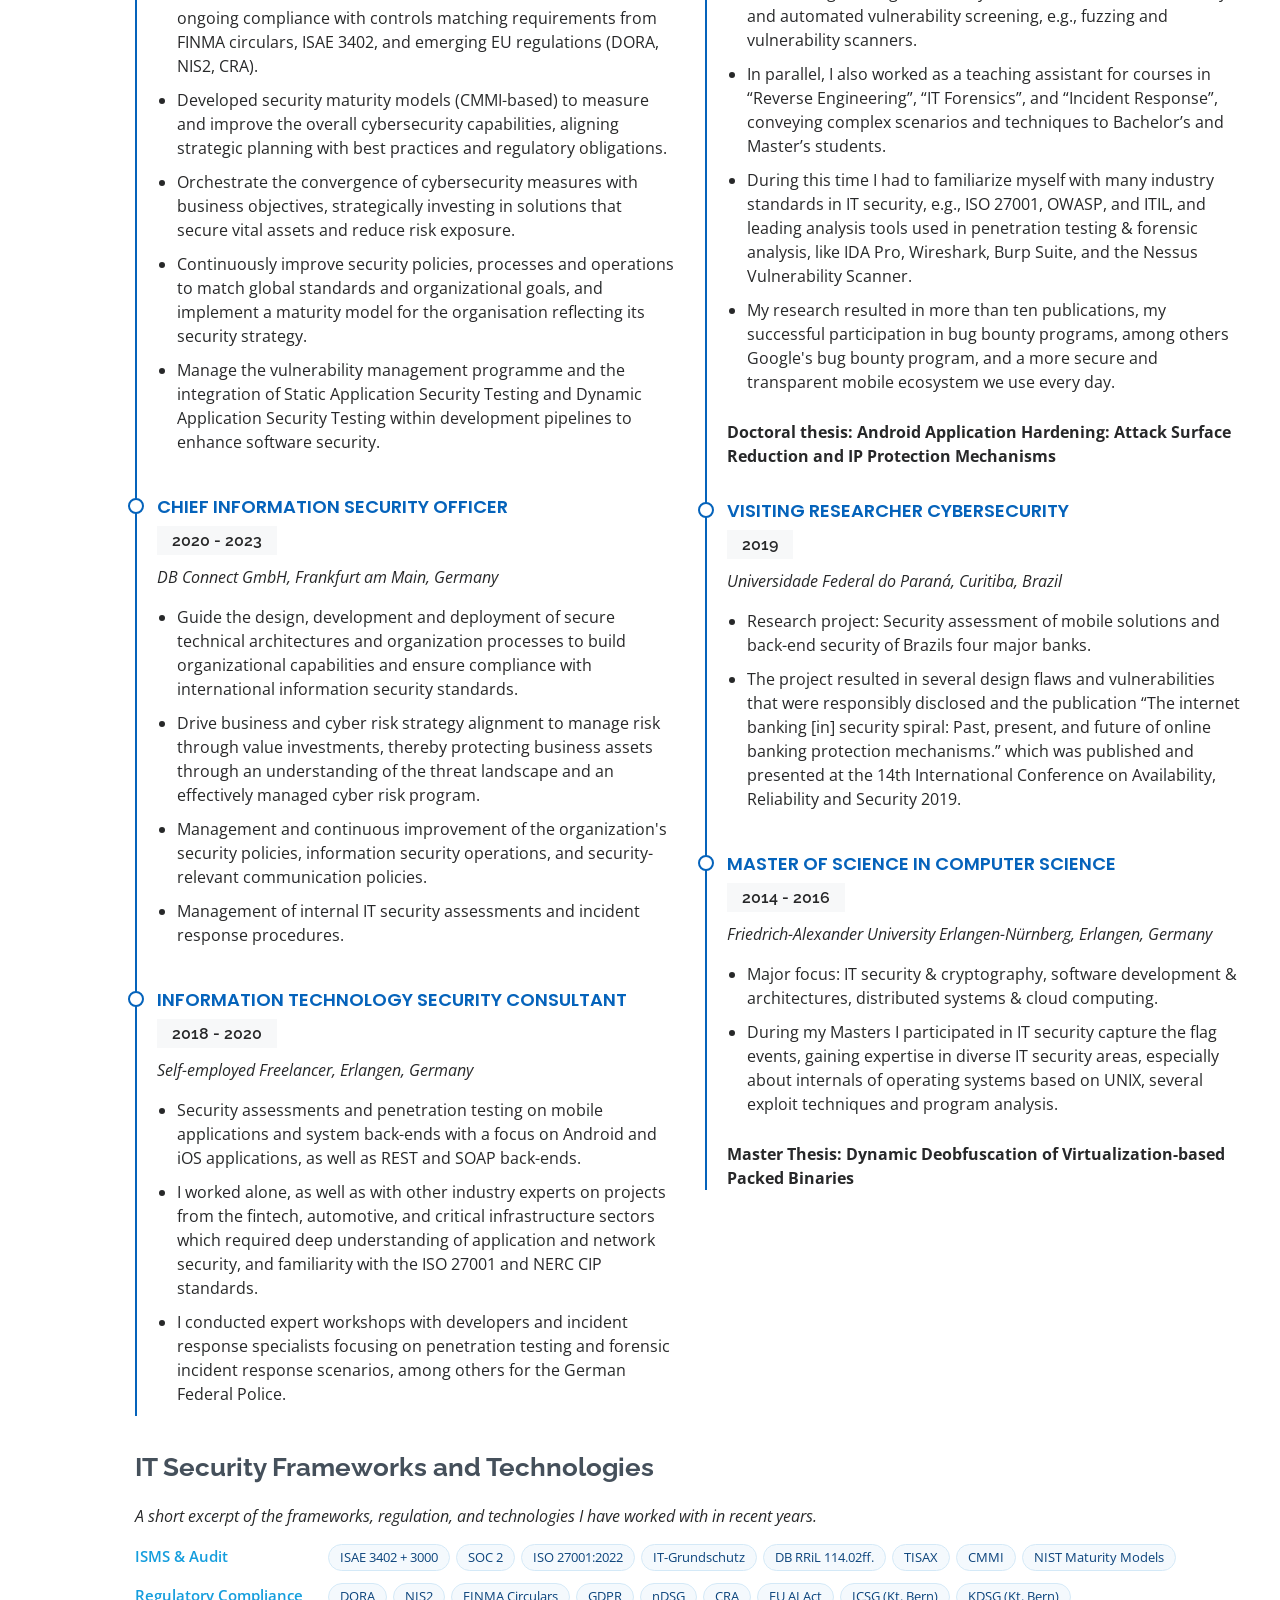
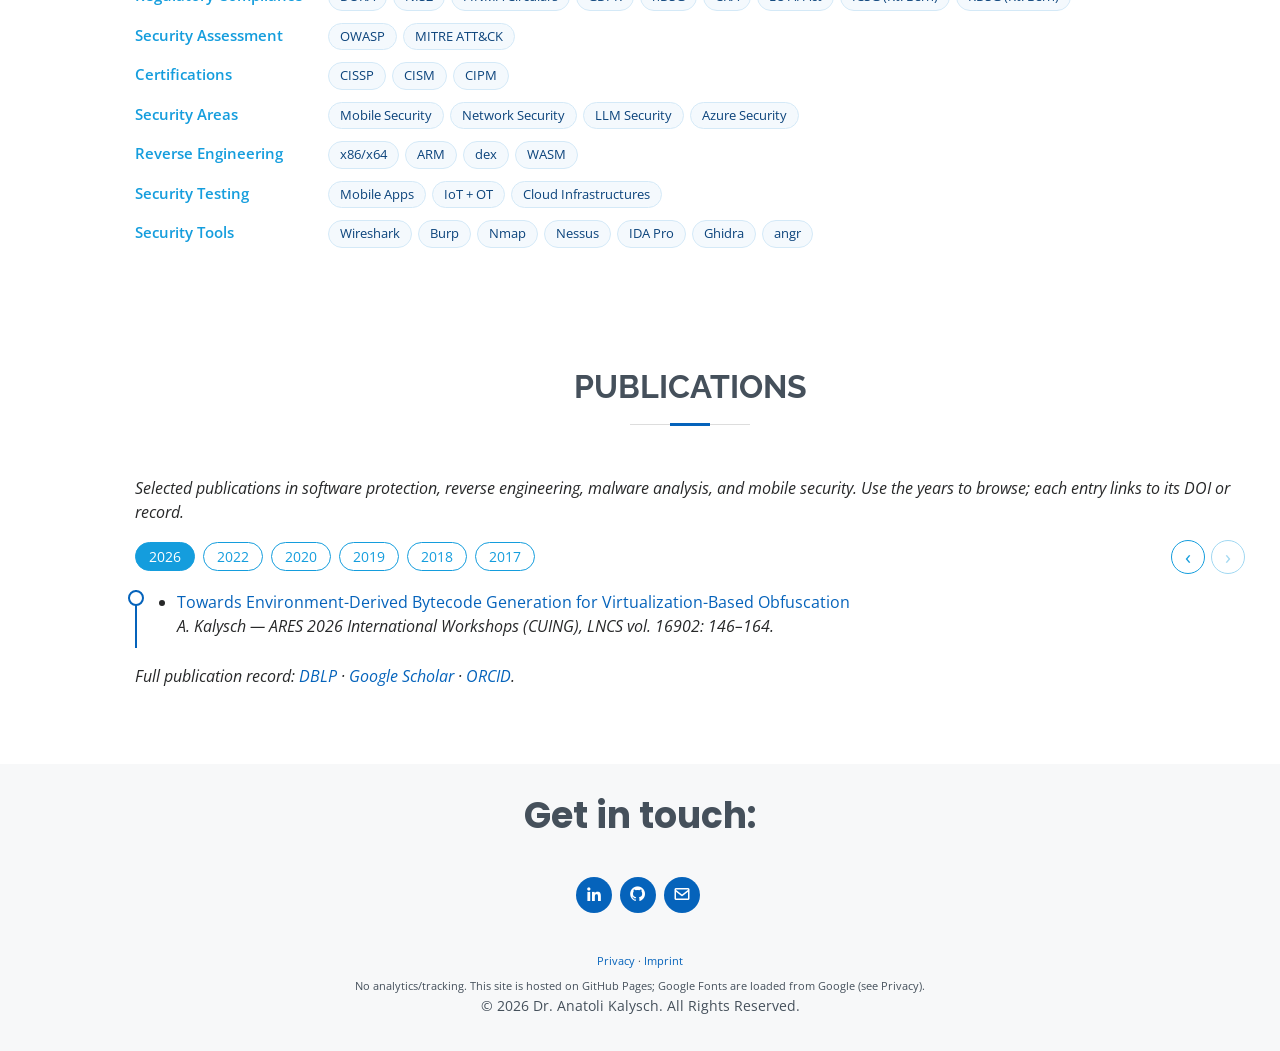
==== commit 1396f5f1: "Update Swiss CISO Award to winner; add keynote title, social meta, fix </li> - About summary and 202" ====
--- a/index.html
+++ b/index.html
@@ -9,7 +9,7 @@
   <meta name="description" content="Dr. Anatoli Kalysch is CISO of Lindenhofgruppe (healthcare) in Bern -- a cybersecurity executive, researcher, and lecturer with expertise in ISO 27001, DORA, NIS2, and security maturity frameworks. He leads security governance programs, teaches at universities, and holds CISSP, CISM, and CIPM certifications."> 
 <meta content="Information Security, ISO 27001, Mobile Security, Anatoli Kalysch, IT Security Consulting, Cybersecurity" name="keywords">
   <meta property="og:title" content="Dr. Anatoli Kalysch: Security Researcher, Security Consultant, Lecturer, vCISO" />
-  <meta property="og:description" content="Dr. Anatoli Kalysch is CISO of Lindenhofgruppe (healthcare) in Bern -- a cybersecurity executive, researcher, and lecturer with deep experience in ISO 27001, NIS2, CRA, DORA and FINMA regulatory compliance, and security maturity programs. Certified CISSP, CISM, and CIPM." />
+  <meta property="og:description" content="Dr. Anatoli Kalysch is CISO of Lindenhofgruppe (healthcare) in Bern -- a cybersecurity executive, researcher, and lecturer with deep experience in ISO 27001, NIS2, CRA, DORA and FINMA regulatory compliance, and security maturity programs. Certified CISSP, CISM, and CIPM." /> <meta property="og:type" content="profile" /><meta property="og:url" content="https://www.kalysch.com/" /><meta property="og:image" content="https://www.kalysch.com/assets/img/profile-img.jpg" /><link rel="canonical" href="https://www.kalysch.com/" /><meta name="twitter:card" content="summary_large_image" /><meta name="twitter:title" content="Dr. Anatoli Kalysch: Security Researcher, Security Consultant, Lecturer, vCISO" /><meta name="twitter:description" content="Dr. Anatoli Kalysch is CISO of Lindenhofgruppe (healthcare) in Bern -- a cybersecurity executive, researcher, and lecturer." /><meta name="twitter:image" content="https://www.kalysch.com/assets/img/profile-img.jpg" />
   <!-- Favicons -->
   <link href="assets/img/favicon.png" rel="icon">
   <link href="assets/img/apple-touch-icon.png" rel="apple-touch-icon">
@@ -82,7 +82,7 @@
 		<p>
   I’m a seasoned cybersecurity professional with experience spanning both <a href="https://orcid.org/0009-0004-6590-6687">hands-on technical work</a> and executive leadership. Since 2016, I’ve worked across roles such as penetration testing and security research, and I later moved into managerial and strategic positions including CISO and Deputy CSO responsibilities -- always with a focus on building security that works in the real world.
   <br><br>
-  Since 2020, my core focus has been building and scaling cybersecurity programs and helping organizations mature their security capabilities. As CISO at <a href="https://deutschebahnconnect.com/">Deutsche Bahn Connect GmbH</a>, and later as SISO and Deputy CSO at <a href="https://www.taurushq.com/">Taurus SA</a>, I’ve led end-to-end program development -- from defining strategy and governance to driving execution, measurement, and continuous improvement. Today, I serve as CISO at <a href="https://www.lindenhofgruppe.ch/de/">Lindenhofgruppe</a> in Bern, and in 2026 I was named a finalist for Swiss CISO of the Year at the <a href="https://globalcyberconference.com/swiss-ciso-awards/">Swiss CISO Awards</a>. I also serve on the advisory board of the <a href="https://www.h-csc.ch/">Healthcare Cyber Security Center (H-CSC)</a>, Switzerland’s cross-hospital initiative for strengthening healthcare cybersecurity.
+  Since 2020, my core focus has been building and scaling cybersecurity programs and helping organizations mature their security capabilities. As CISO at <a href="https://deutschebahnconnect.com/">Deutsche Bahn Connect GmbH</a>, and later as SISO and Deputy CSO at <a href="https://www.taurushq.com/">Taurus SA</a>, I’ve led end-to-end program development -- from defining strategy and governance to driving execution, measurement, and continuous improvement. Today, I serve as CISO at <a href="https://www.lindenhofgruppe.ch/de/">Lindenhofgruppe</a> in Bern, and in 2026 I was named Swiss CISO of the Year at the <a href="https://globalcyberconference.com/swiss-ciso-awards/">Swiss CISO Awards</a>. I also serve on the advisory board of the <a href="https://www.h-csc.ch/">Healthcare Cyber Security Center (H-CSC)</a>, Switzerland’s cross-hospital initiative for strengthening healthcare cybersecurity.
   <br><br>
   Alongside industry work, I’ve been teaching cybersecurity since 2017. I regularly deliver courses in cybersecurity (see below for full list) -- ranging from IT forensics and reverse engineering to organizational cybersecurity -- most recently at the <a href="https://www.ffhs.ch/de/ffhs/personen/person/kalysch-anatoli">Fernfachhochschule Schweiz</a>.
   <br><br>
@@ -119,7 +119,7 @@
                 <div class="tc-slide" data-year="2026">
                   <div class="resume-item">
                     <ul>
-                      <li>Global Cyber Conference / Swiss CISO Awards 2026, Z&uuml;rich<br><span class="font-italic">Keynote speaker; finalist of Swiss CISO of the Year.</span></li>
+                      <li>Global Cyber Conference / Swiss CISO Awards 2026, Z&uuml;rich<br><span class="font-italic">Keynote: Human vs. AI. Winner, Swiss CISO of the Year.</span></li>
 										<li>ARES &mdash; 10th Int. Workshop on Cyber Use of Information Hiding (CUING), Link&ouml;ping<br><span class="font-italic">Talk: Towards Environment-derived Bytecode Generation for Virtualization-Based Obfuscation.</span></li>
                       <li>ISSS Z&uuml;rcher Tagung &mdash; Die Arbeit von CISOs im Zeitalter der Tech Supremacy, Z&uuml;rich<br><span class="font-italic">Talk: The evolving role of the CISO in an era of technological supremacy.</span></li>
                       <li>Healthcare Cyber Security Center (H-CSC) Webinar, Bern<br><span class="font-italic">Talk: Internationale Cloud-L&ouml;sungen im Bereich KI der Spit&auml;ler &ndash; Aktivit&auml;ten im Kanton Bern (with Urs Meier, CISO Inselgruppe Bern).</span></li>
@@ -333,7 +333,7 @@
 scenarios and techniques to Bachelor’s and Master’s students.</li>
                 <li>During this time I had to familiarize myself with many industry standards in IT security, e.g., ISO 27001, OWASP, and ITIL, and leading analysis
 tools used in penetration testing &amp; forensic analysis, like IDA Pro, Wireshark, Burp Suite, and the Nessus Vulnerability Scanner.</li>
-		<li>My research resulted in more than ten publications, my successful participation in bug bounty programs, among others Google's bug bounty program, and a more secure and transparent mobile ecosystem we use every day.
+		<li>My research resulted in more than ten publications, my successful participation in bug bounty programs, among others Google's bug bounty program, and a more secure and transparent mobile ecosystem we use every day.</li>
               </ul>
             <p><b>Doctoral thesis: Android Application Hardening: Attack Surface Reduction and IP Protection Mechanisms</b></p>
 	    </div>
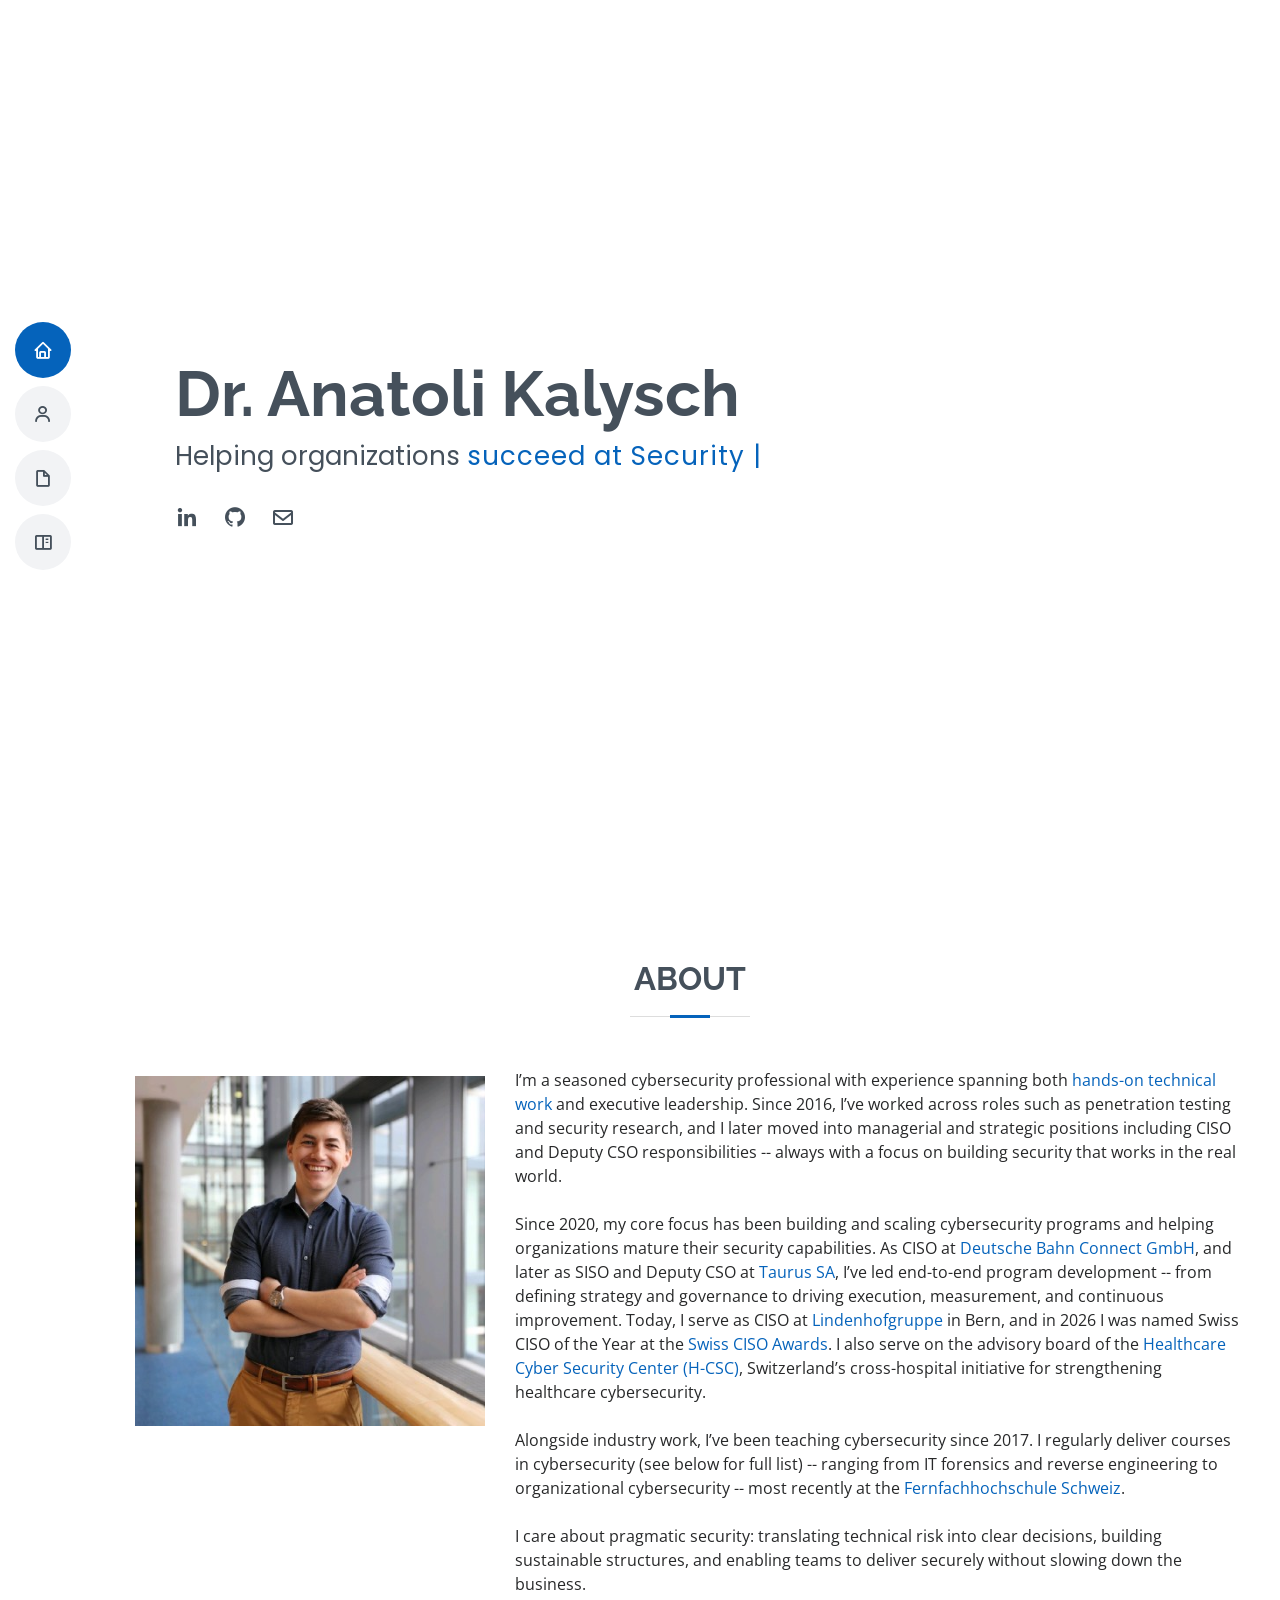
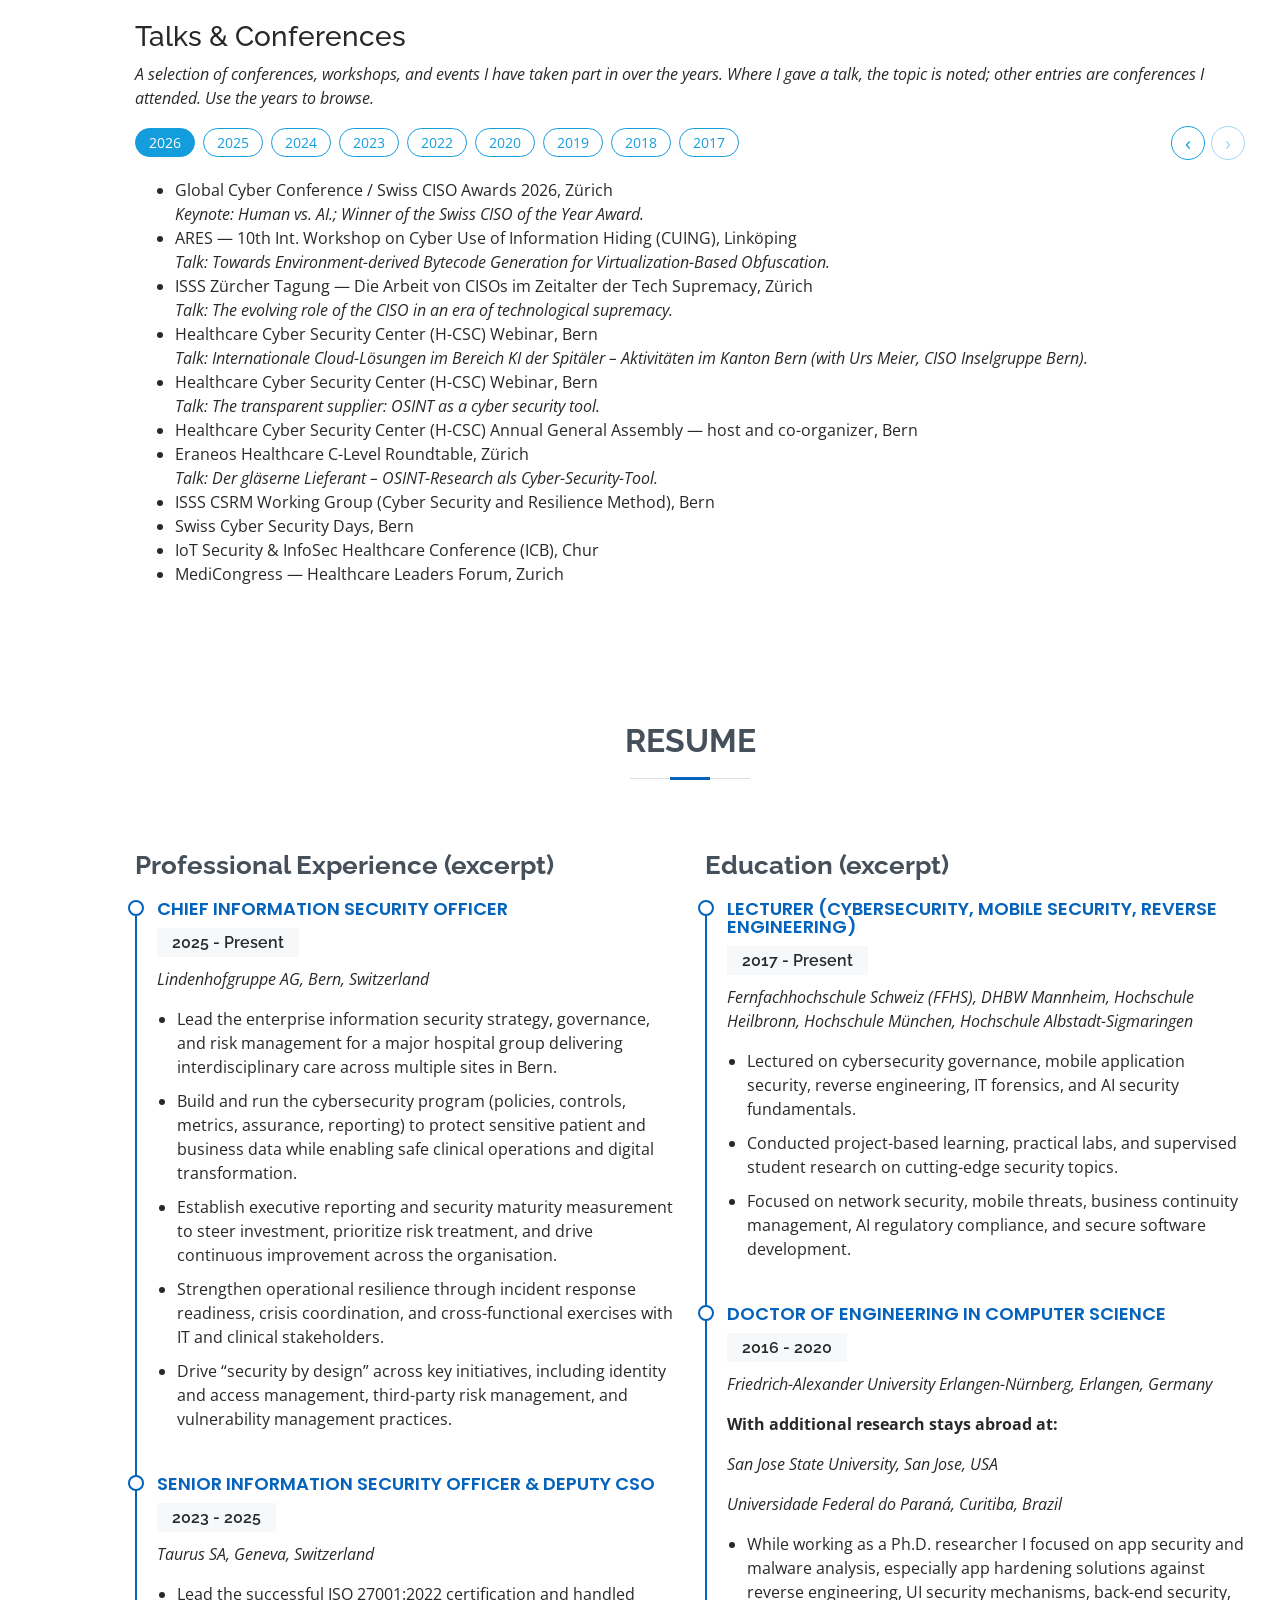
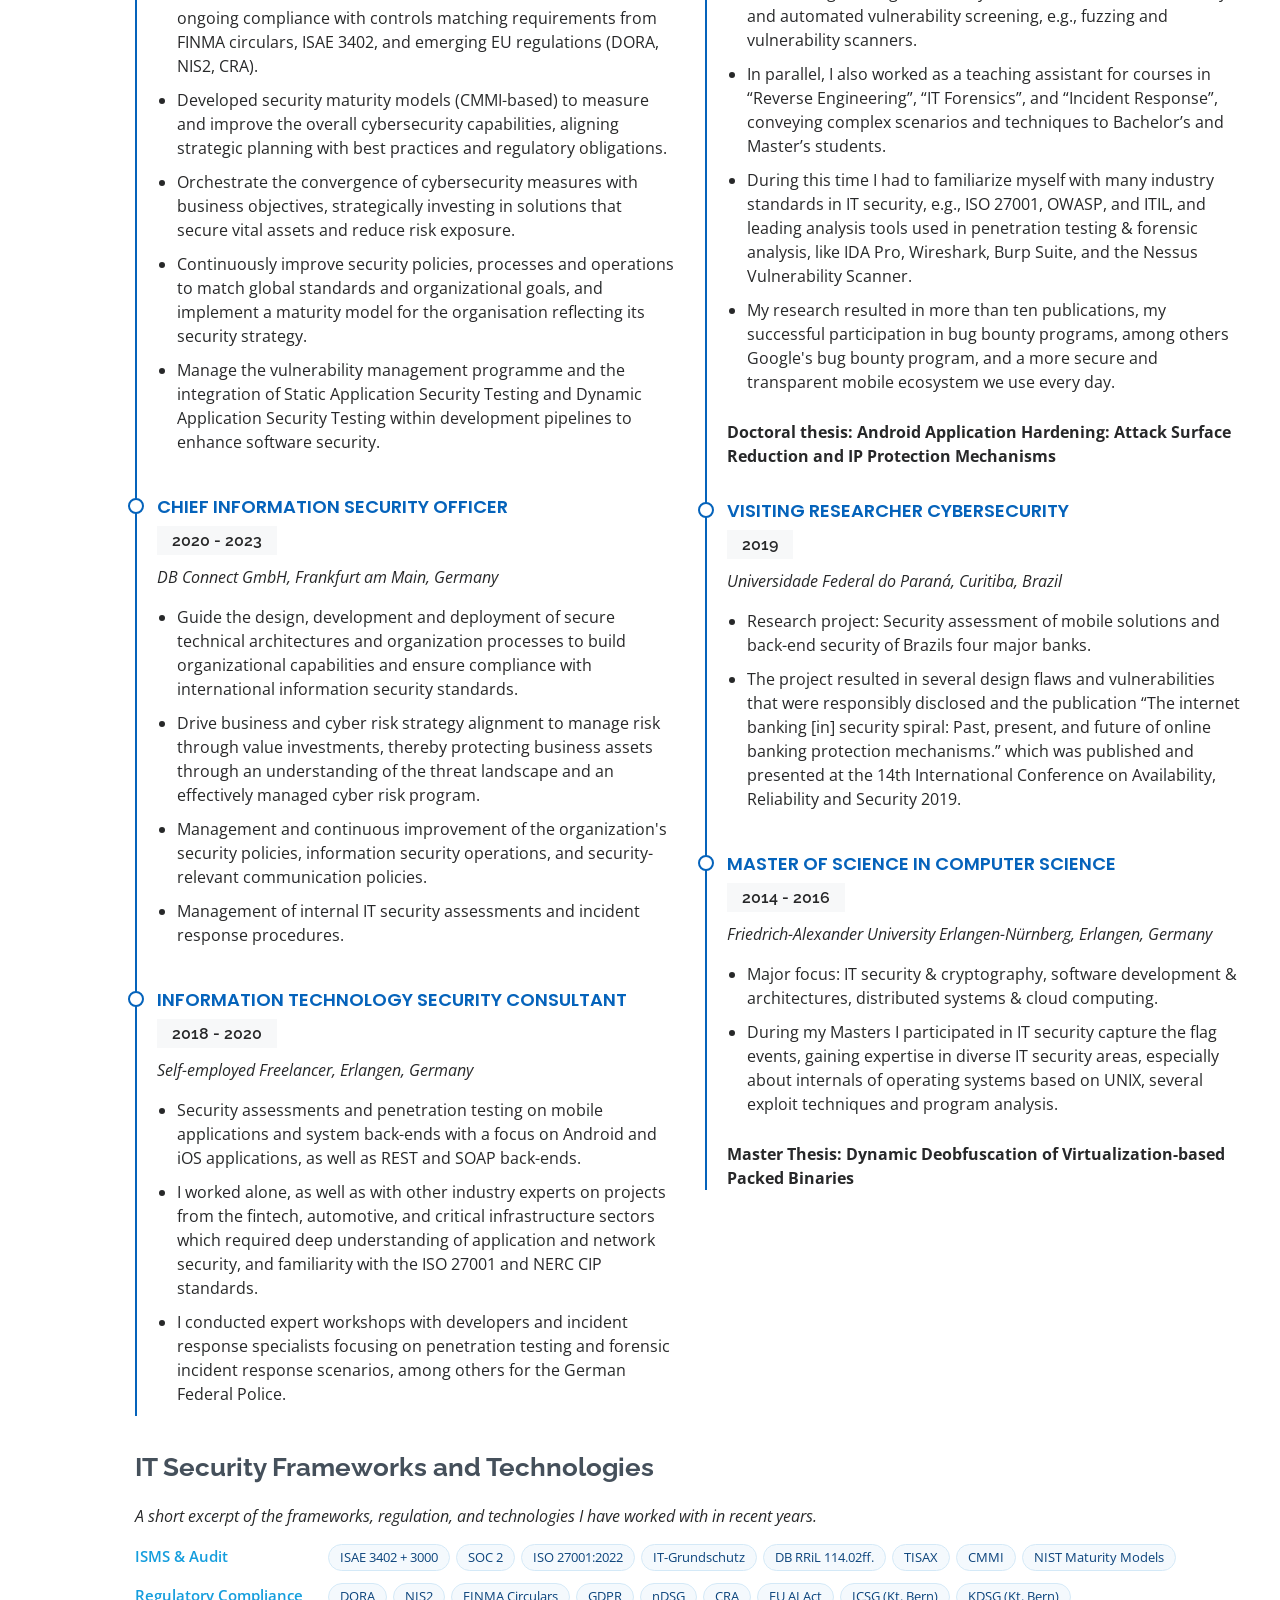
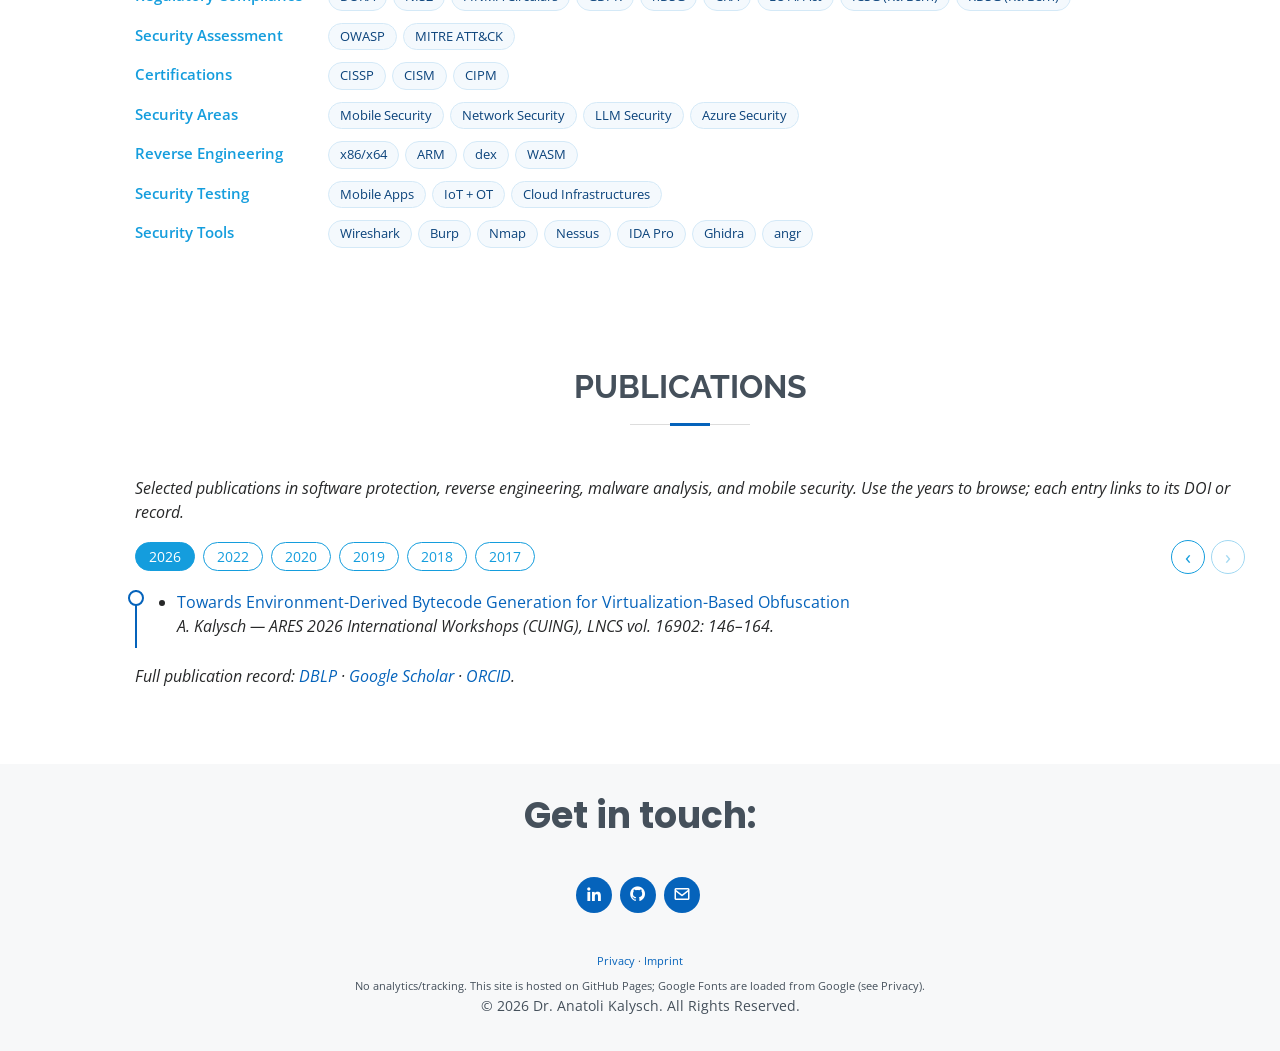
==== commit ad68051d: "updated wording" ====
--- a/index.html
+++ b/index.html
@@ -119,7 +119,7 @@
                 <div class="tc-slide" data-year="2026">
                   <div class="resume-item">
                     <ul>
-                      <li>Global Cyber Conference / Swiss CISO Awards 2026, Z&uuml;rich<br><span class="font-italic">Keynote: Human vs. AI. Winner, Swiss CISO of the Year.</span></li>
+                      <li>Global Cyber Conference / Swiss CISO Awards 2026, Z&uuml;rich<br><span class="font-italic">Keynote: Human vs. AI.; Winner of the Swiss CISO of the Year Award.</span></li>
 										<li>ARES &mdash; 10th Int. Workshop on Cyber Use of Information Hiding (CUING), Link&ouml;ping<br><span class="font-italic">Talk: Towards Environment-derived Bytecode Generation for Virtualization-Based Obfuscation.</span></li>
                       <li>ISSS Z&uuml;rcher Tagung &mdash; Die Arbeit von CISOs im Zeitalter der Tech Supremacy, Z&uuml;rich<br><span class="font-italic">Talk: The evolving role of the CISO in an era of technological supremacy.</span></li>
                       <li>Healthcare Cyber Security Center (H-CSC) Webinar, Bern<br><span class="font-italic">Talk: Internationale Cloud-L&ouml;sungen im Bereich KI der Spit&auml;ler &ndash; Aktivit&auml;ten im Kanton Bern (with Urs Meier, CISO Inselgruppe Bern).</span></li>
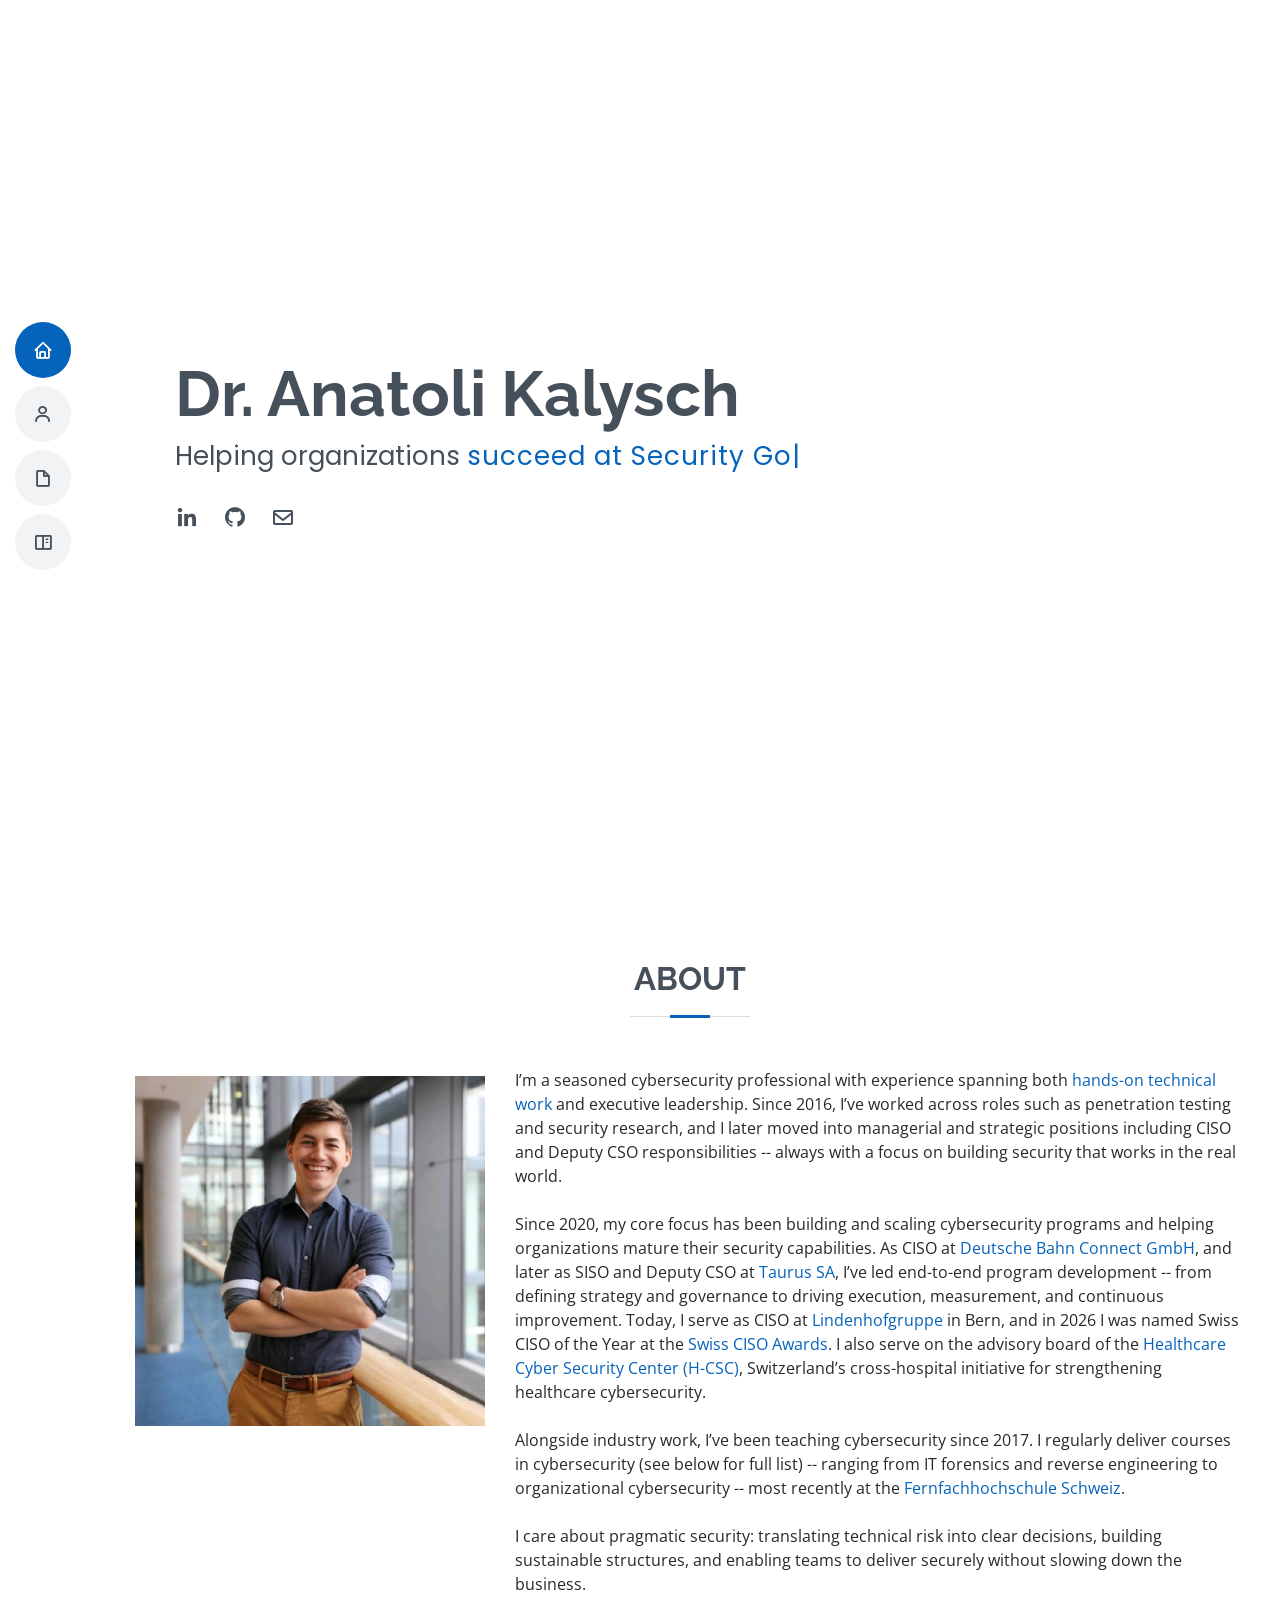
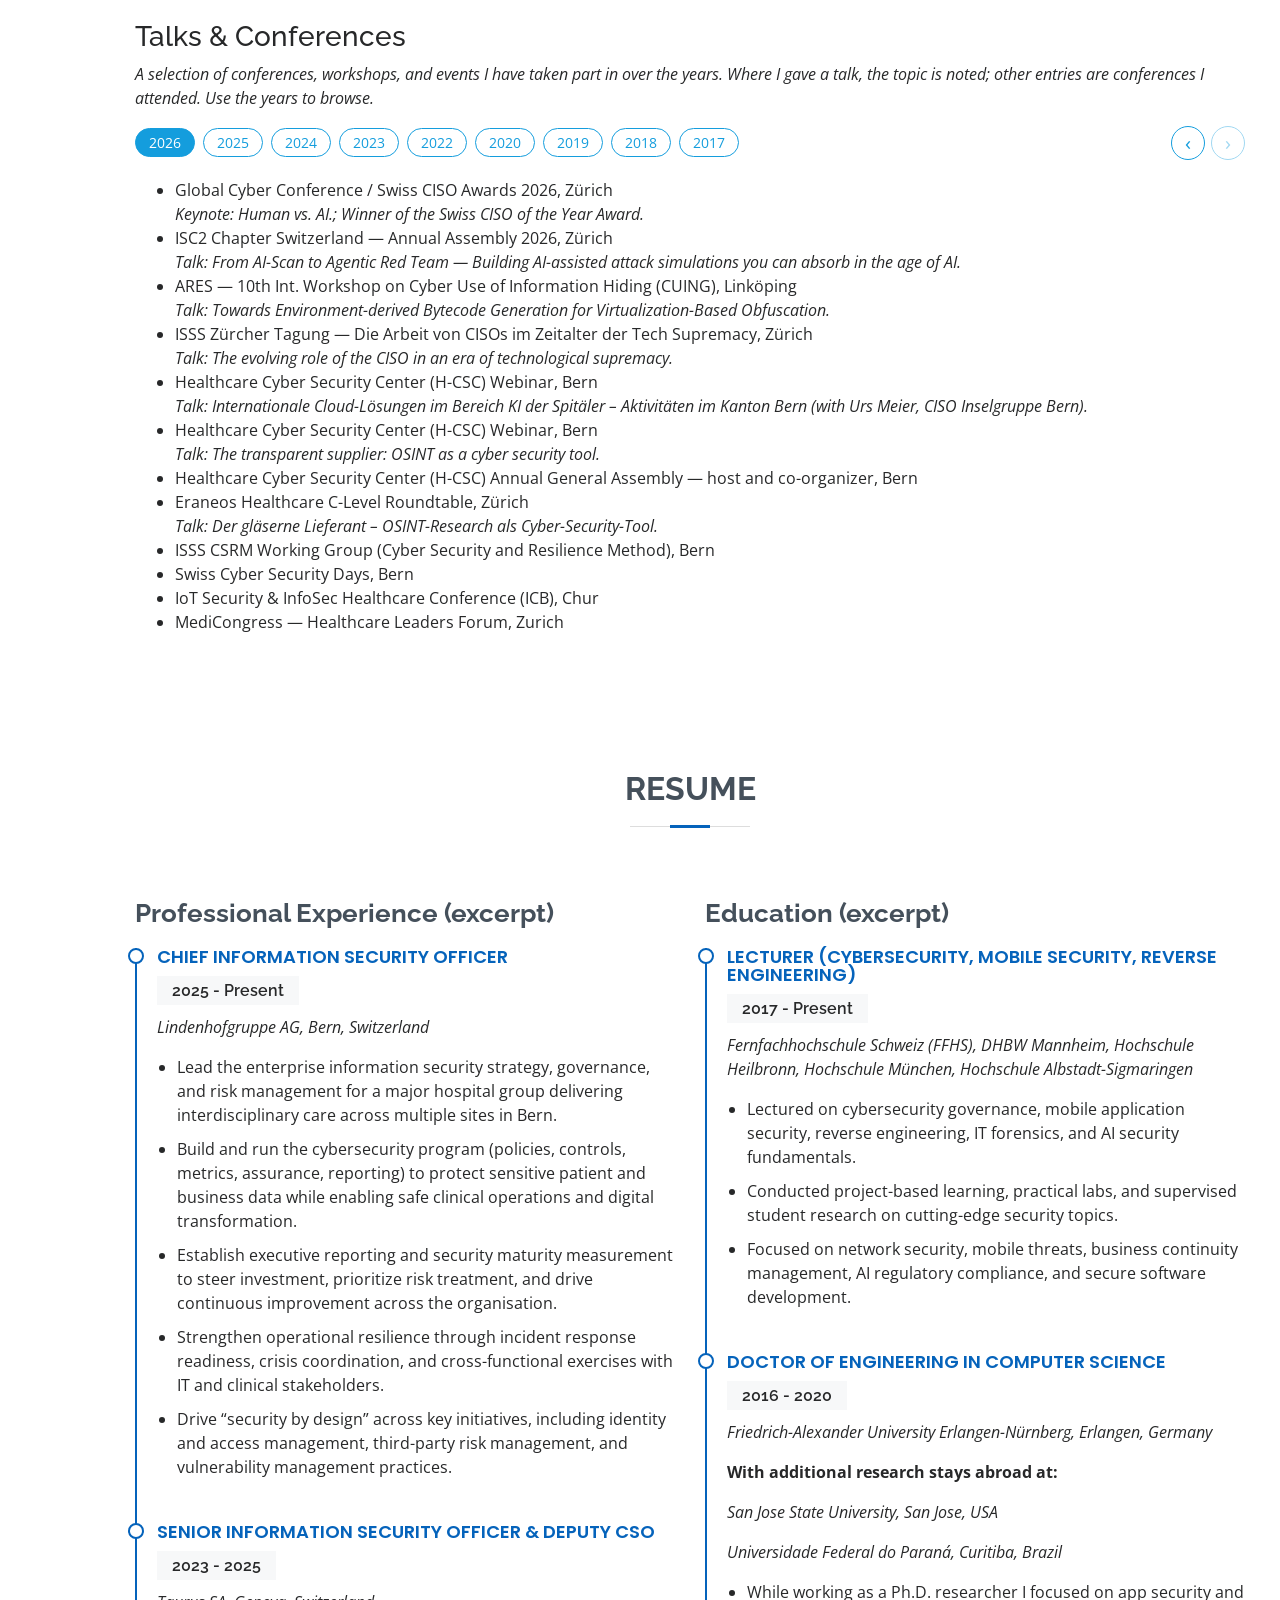
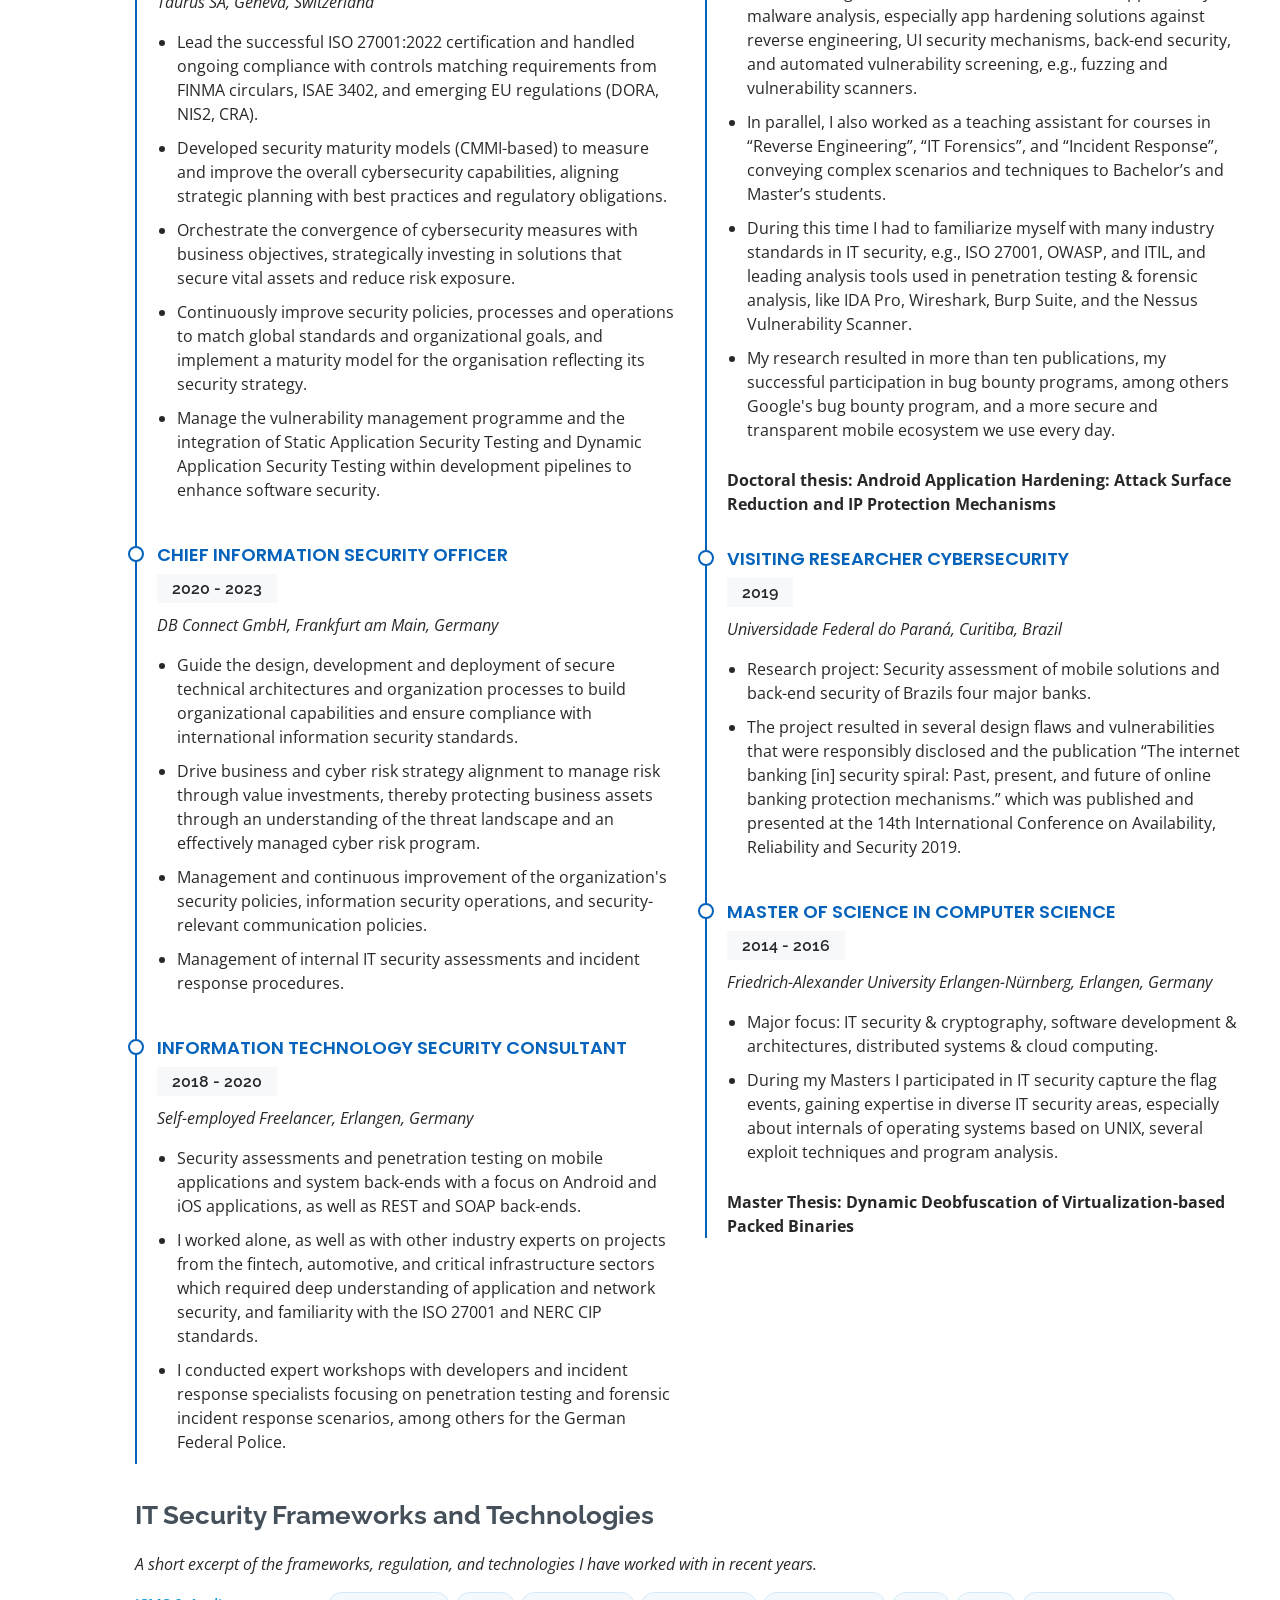
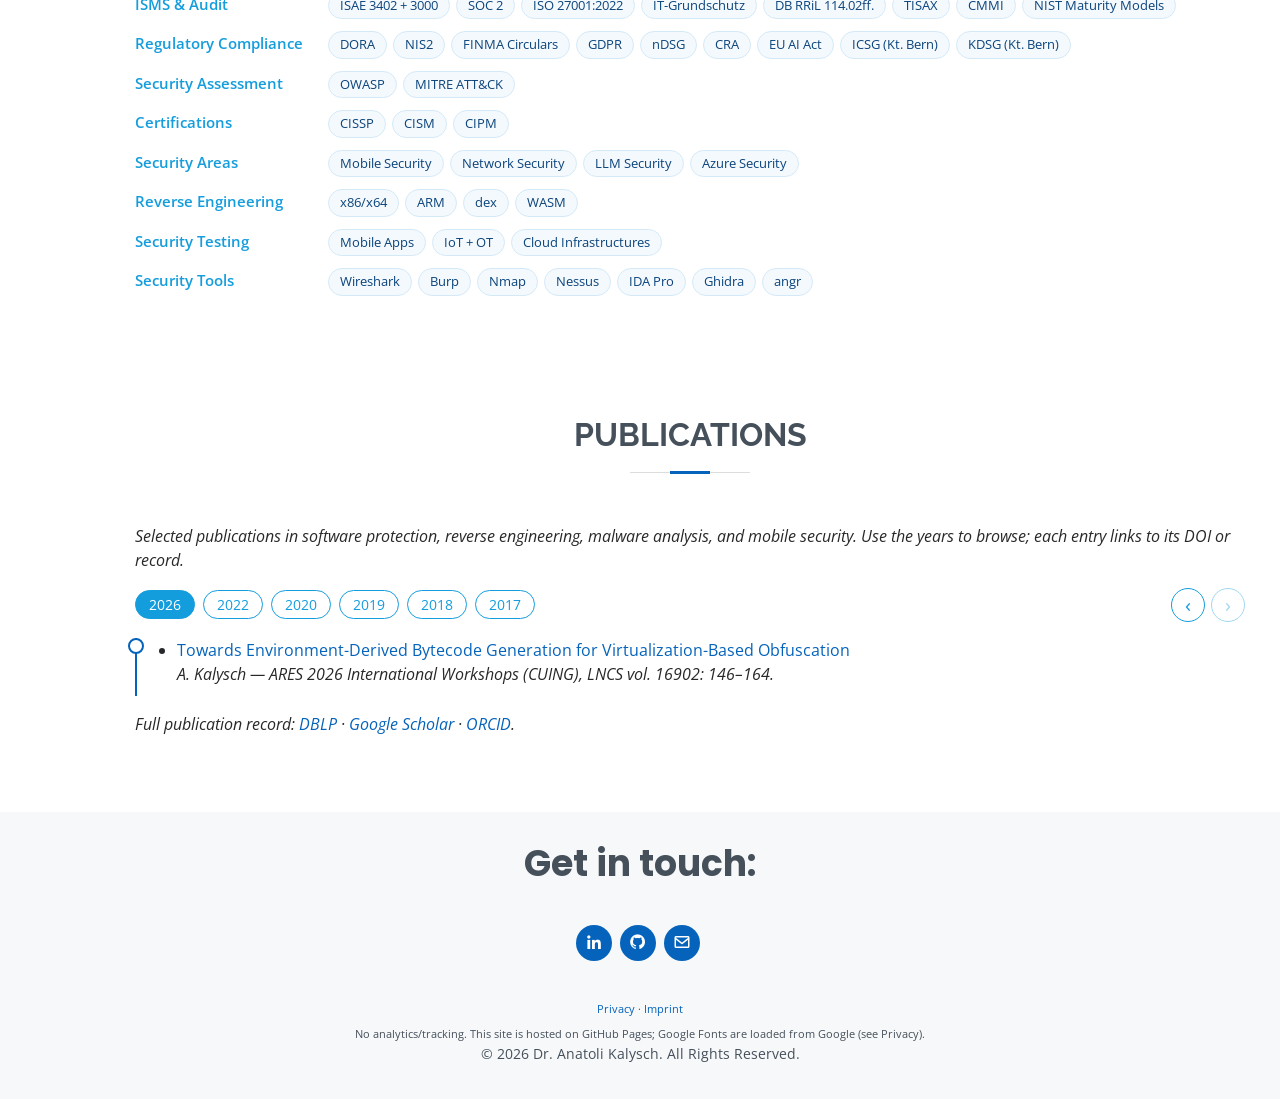
==== commit ce4ca5bf: "Add ISC2 Chapter Switzerland Annual Assembly 2026 talk to Talks carousel" ====
--- a/index.html
+++ b/index.html
@@ -120,6 +120,7 @@
                   <div class="resume-item">
                     <ul>
                       <li>Global Cyber Conference / Swiss CISO Awards 2026, Z&uuml;rich<br><span class="font-italic">Keynote: Human vs. AI.; Winner of the Swiss CISO of the Year Award.</span></li>
+						<li>ISC2 Chapter Switzerland &mdash; Annual Assembly 2026, Z&uuml;rich<br><span class="font-italic">Talk: From AI-Scan to Agentic Red Team &mdash; Building AI-assisted attack simulations you can absorb in the age of AI.</span></li>
 										<li>ARES &mdash; 10th Int. Workshop on Cyber Use of Information Hiding (CUING), Link&ouml;ping<br><span class="font-italic">Talk: Towards Environment-derived Bytecode Generation for Virtualization-Based Obfuscation.</span></li>
                       <li>ISSS Z&uuml;rcher Tagung &mdash; Die Arbeit von CISOs im Zeitalter der Tech Supremacy, Z&uuml;rich<br><span class="font-italic">Talk: The evolving role of the CISO in an era of technological supremacy.</span></li>
                       <li>Healthcare Cyber Security Center (H-CSC) Webinar, Bern<br><span class="font-italic">Talk: Internationale Cloud-L&ouml;sungen im Bereich KI der Spit&auml;ler &ndash; Aktivit&auml;ten im Kanton Bern (with Urs Meier, CISO Inselgruppe Bern).</span></li>
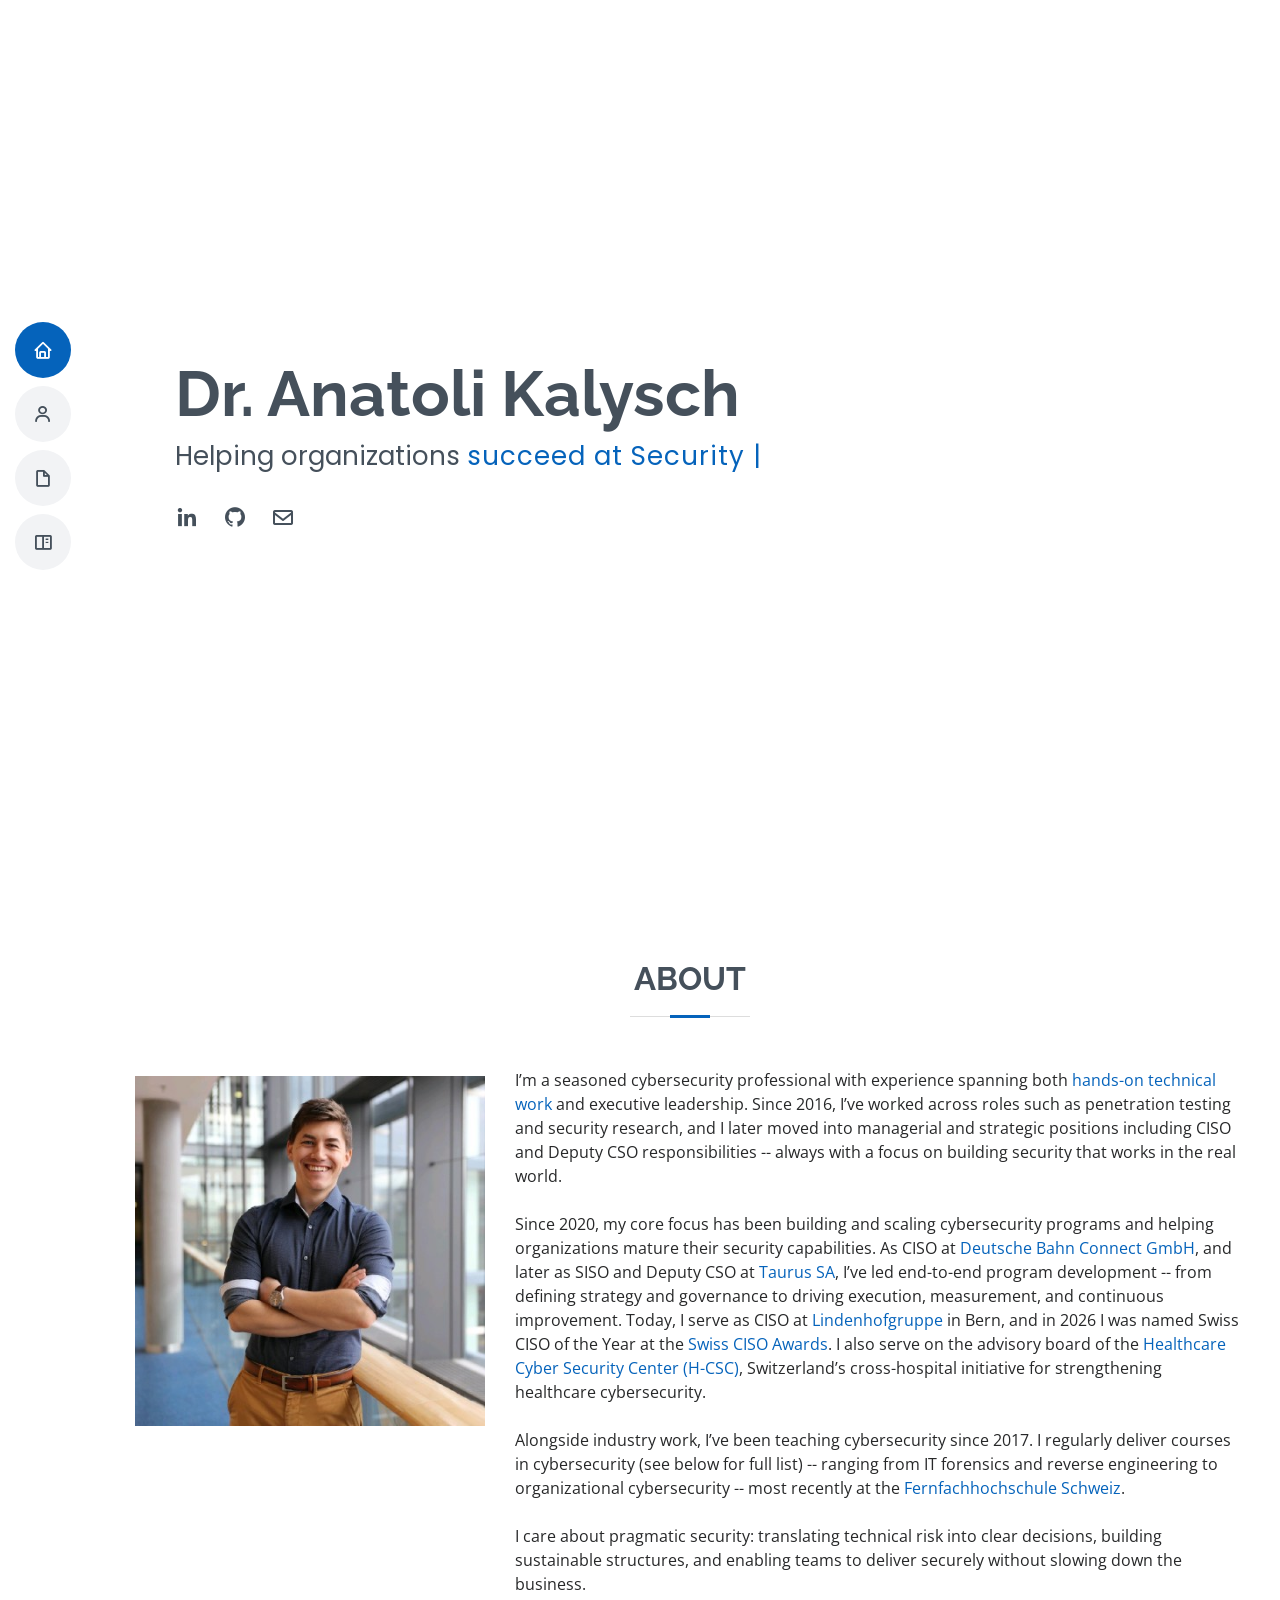
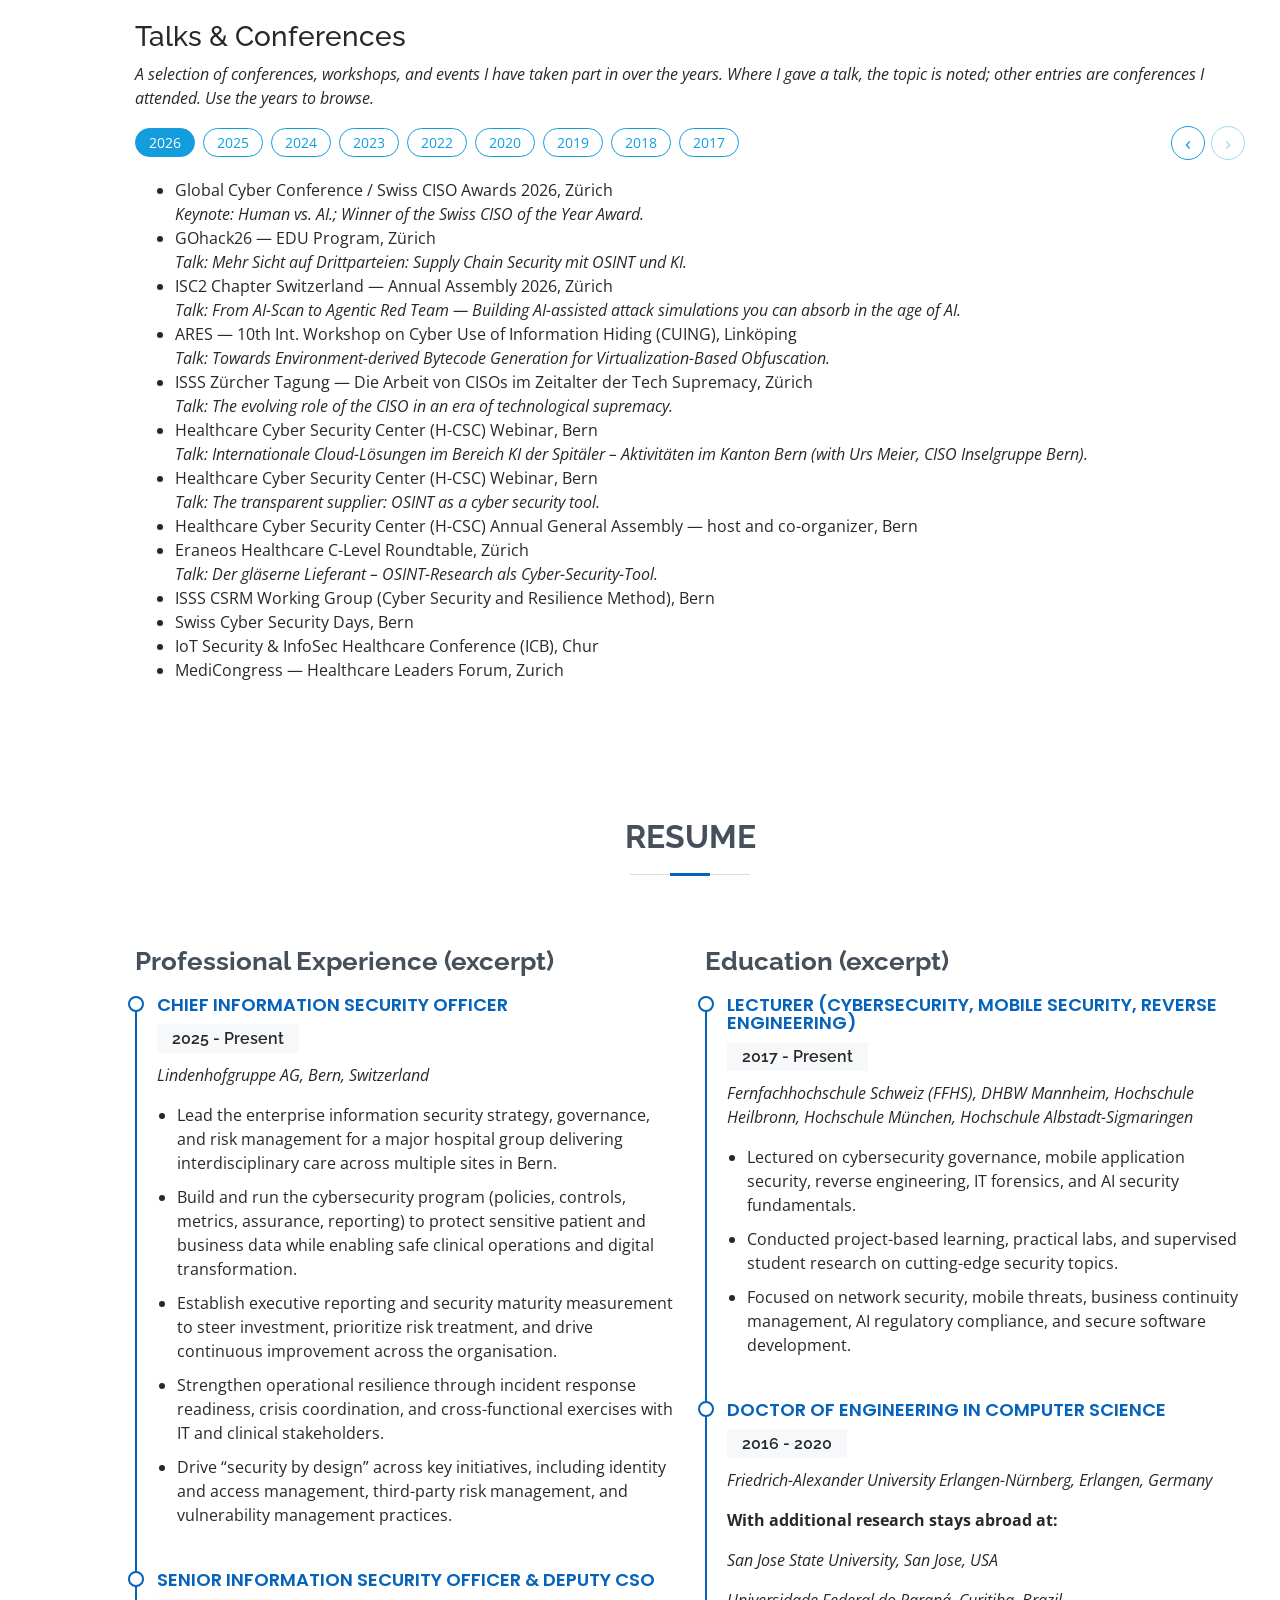
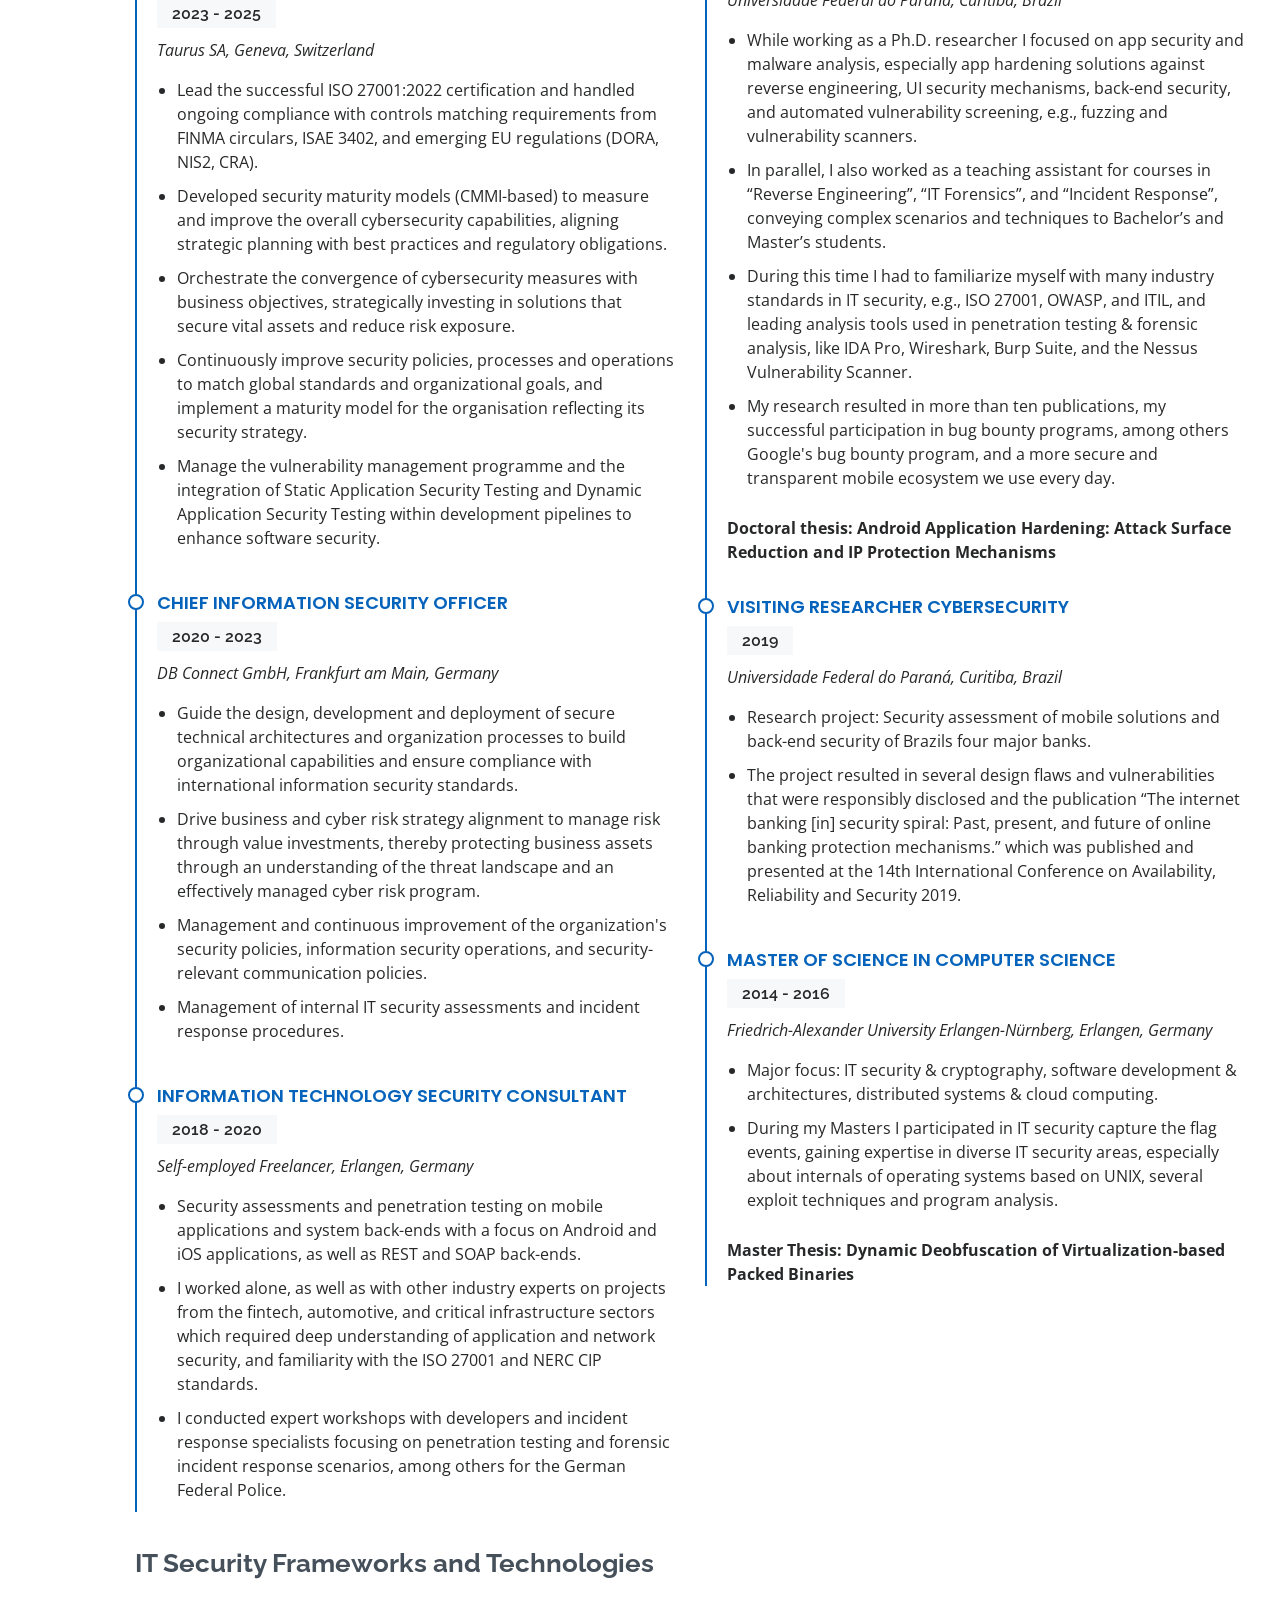
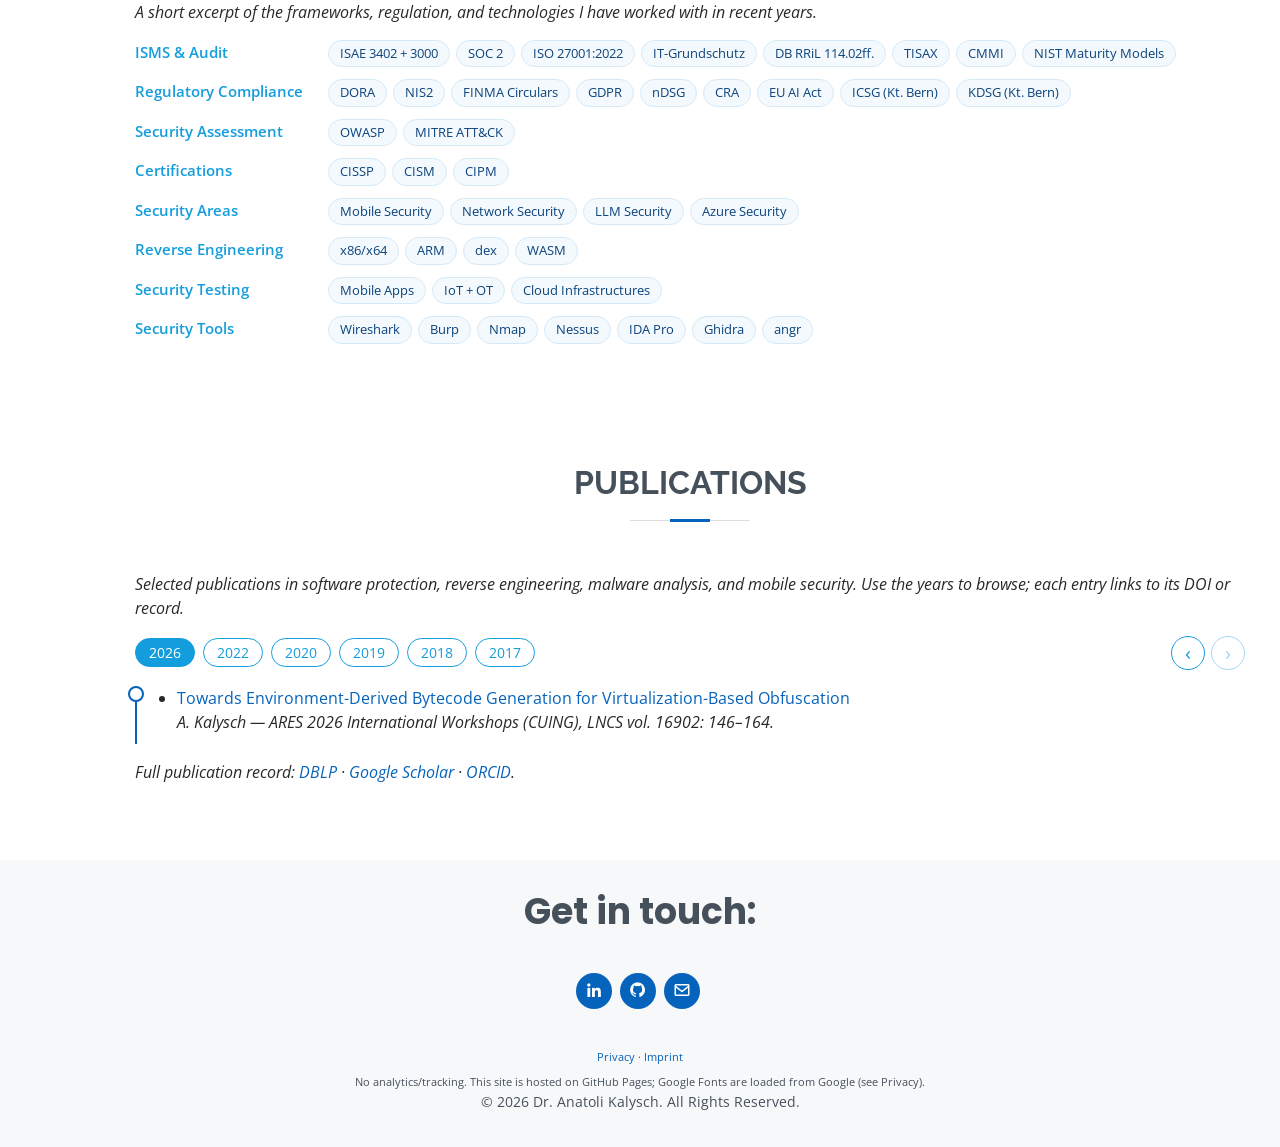
==== commit 32ae532d: "Add GOhack26 EDU Program talk to Talks carousel" ====
--- a/index.html
+++ b/index.html
@@ -120,6 +120,7 @@
                   <div class="resume-item">
                     <ul>
                       <li>Global Cyber Conference / Swiss CISO Awards 2026, Z&uuml;rich<br><span class="font-italic">Keynote: Human vs. AI.; Winner of the Swiss CISO of the Year Award.</span></li>
+                      <li>GOhack26 &mdash; EDU Program, Z&uuml;rich<br><span class="font-italic">Talk: Mehr Sicht auf Drittparteien: Supply Chain Security mit OSINT und KI.</span></li>
 						<li>ISC2 Chapter Switzerland &mdash; Annual Assembly 2026, Z&uuml;rich<br><span class="font-italic">Talk: From AI-Scan to Agentic Red Team &mdash; Building AI-assisted attack simulations you can absorb in the age of AI.</span></li>
 										<li>ARES &mdash; 10th Int. Workshop on Cyber Use of Information Hiding (CUING), Link&ouml;ping<br><span class="font-italic">Talk: Towards Environment-derived Bytecode Generation for Virtualization-Based Obfuscation.</span></li>
                       <li>ISSS Z&uuml;rcher Tagung &mdash; Die Arbeit von CISOs im Zeitalter der Tech Supremacy, Z&uuml;rich<br><span class="font-italic">Talk: The evolving role of the CISO in an era of technological supremacy.</span></li>
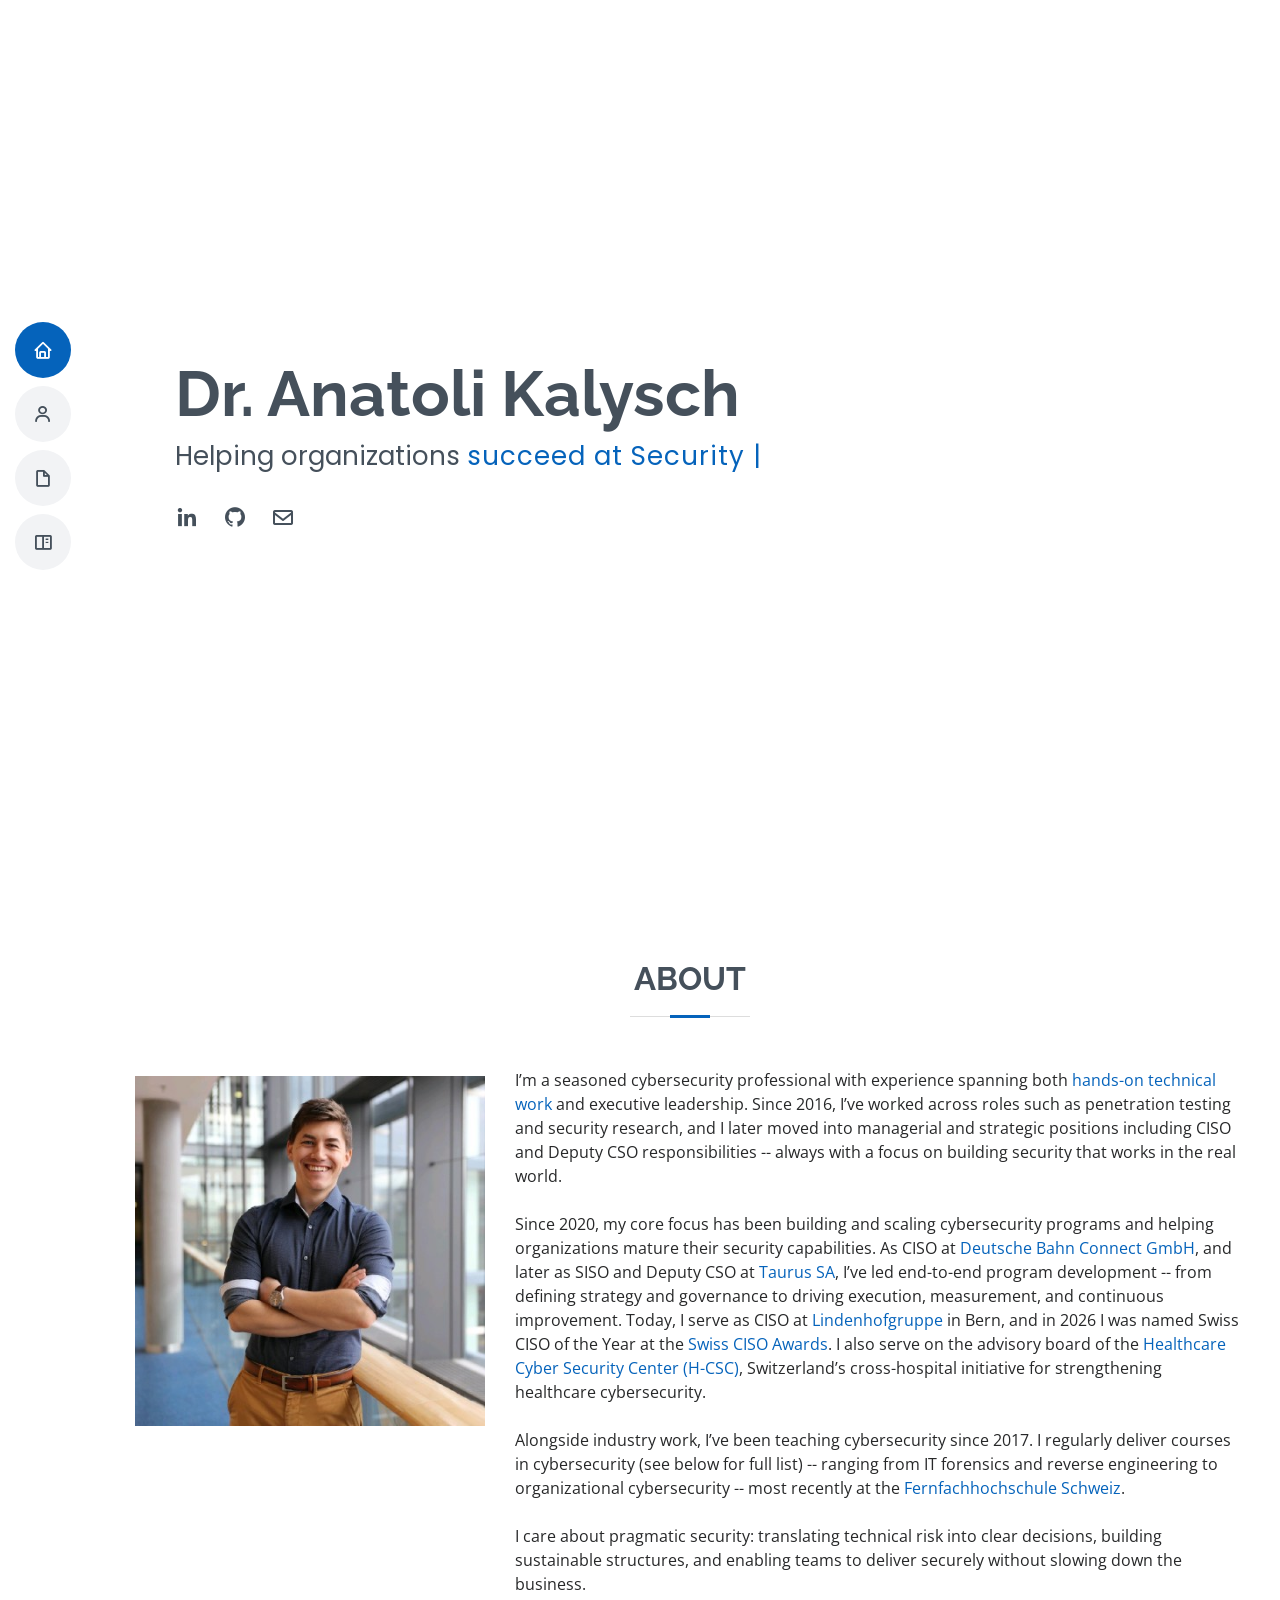
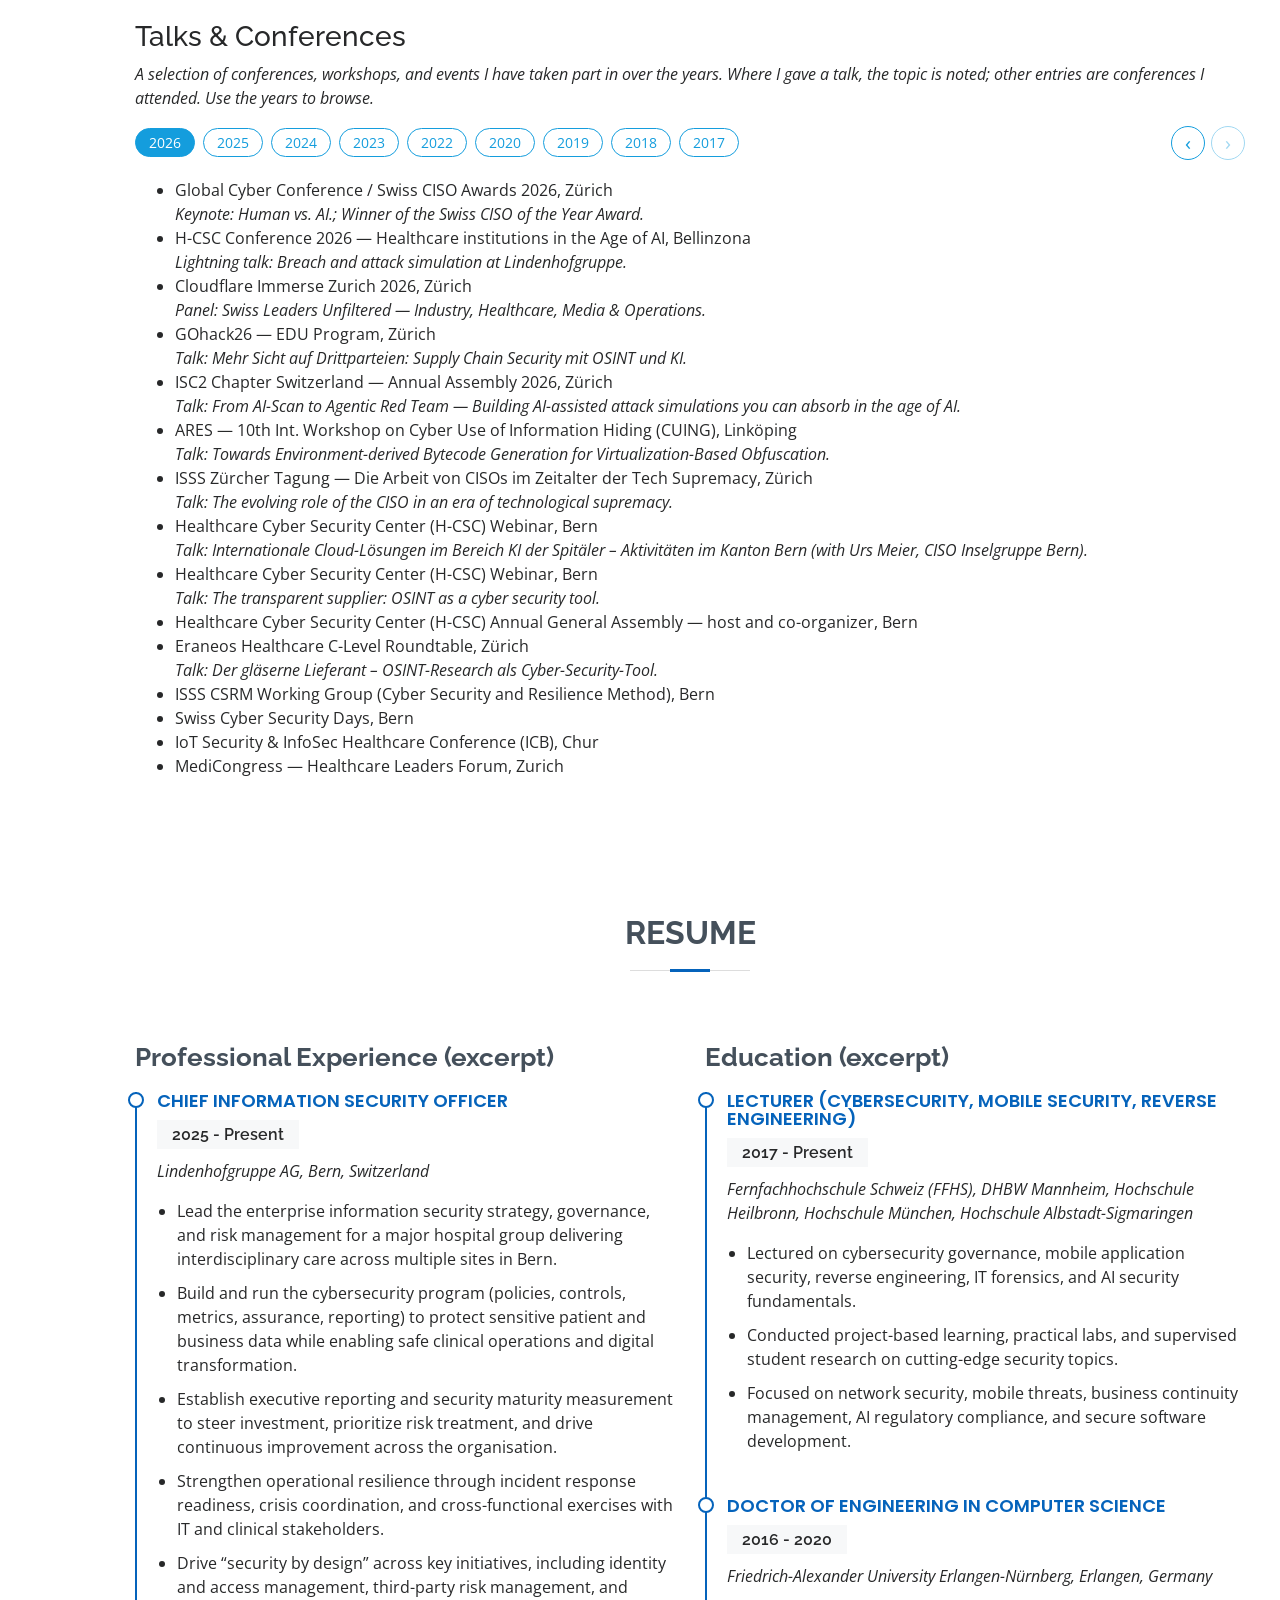
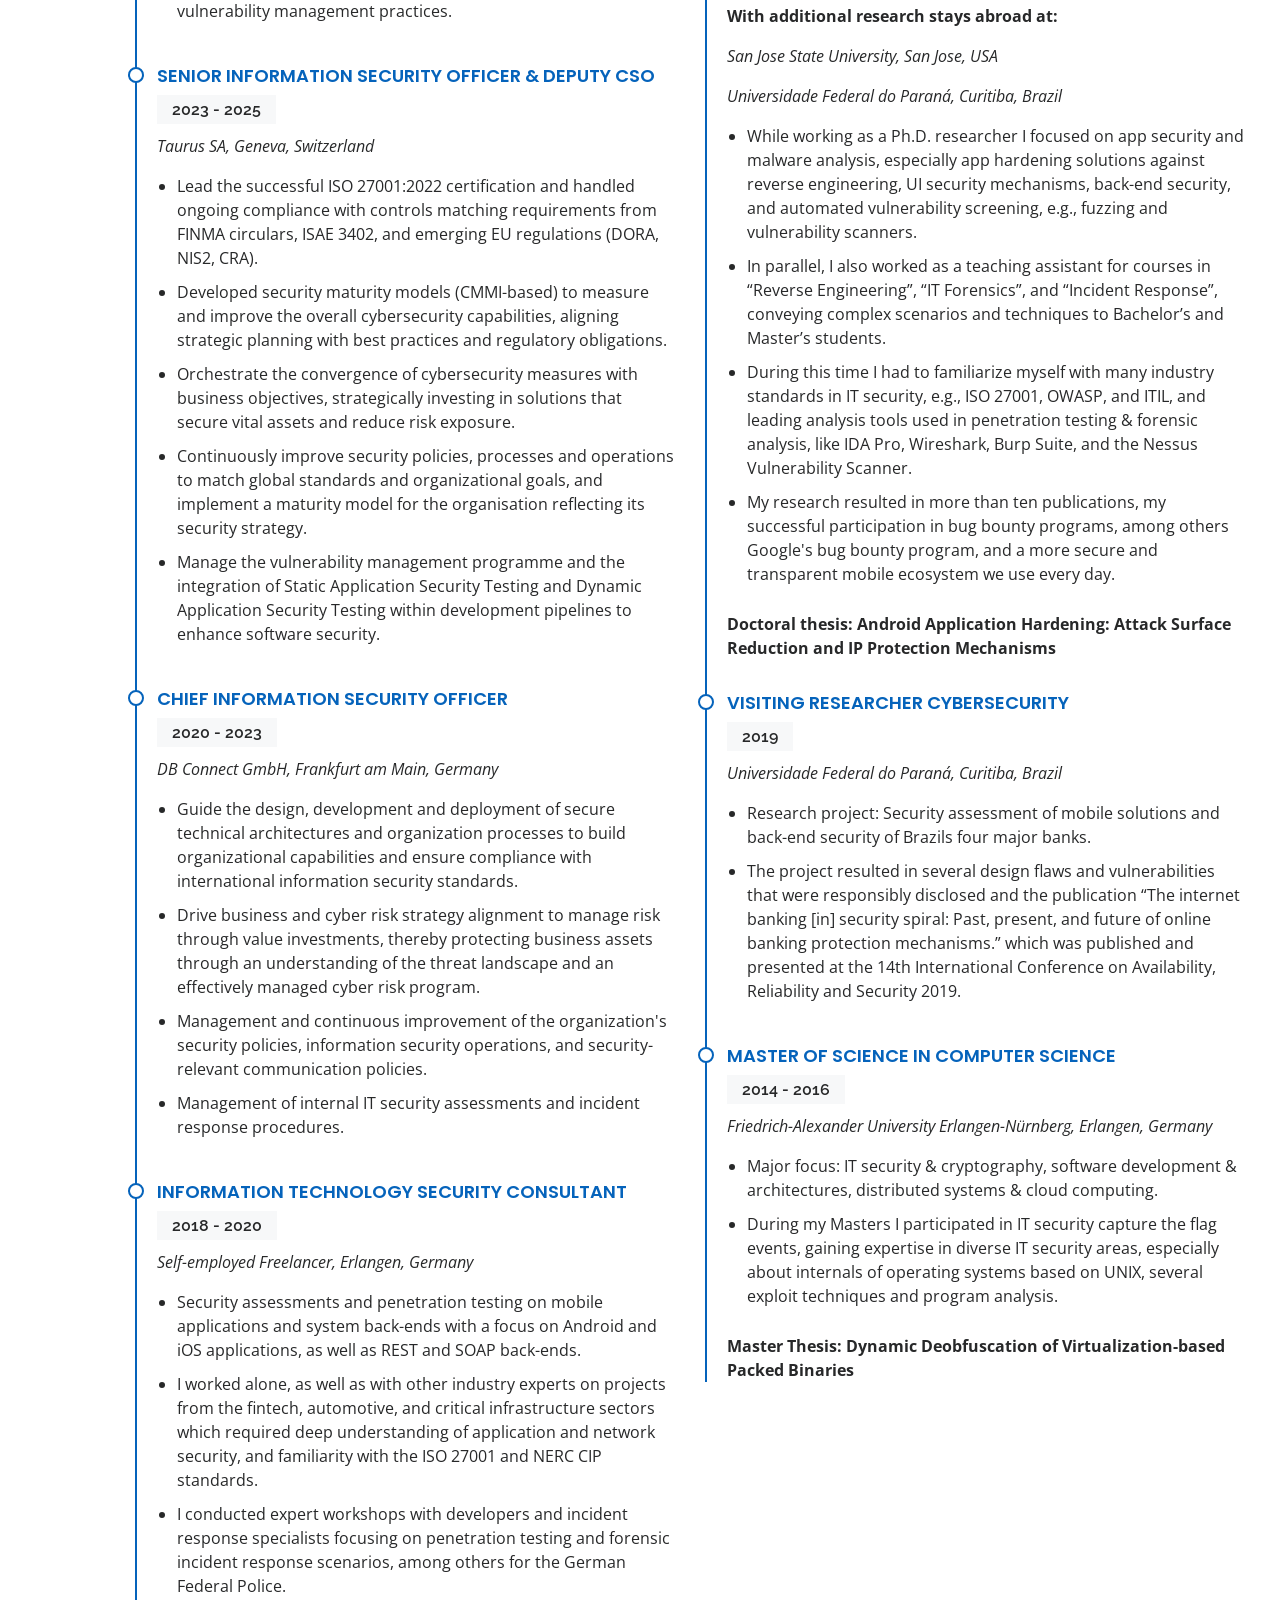
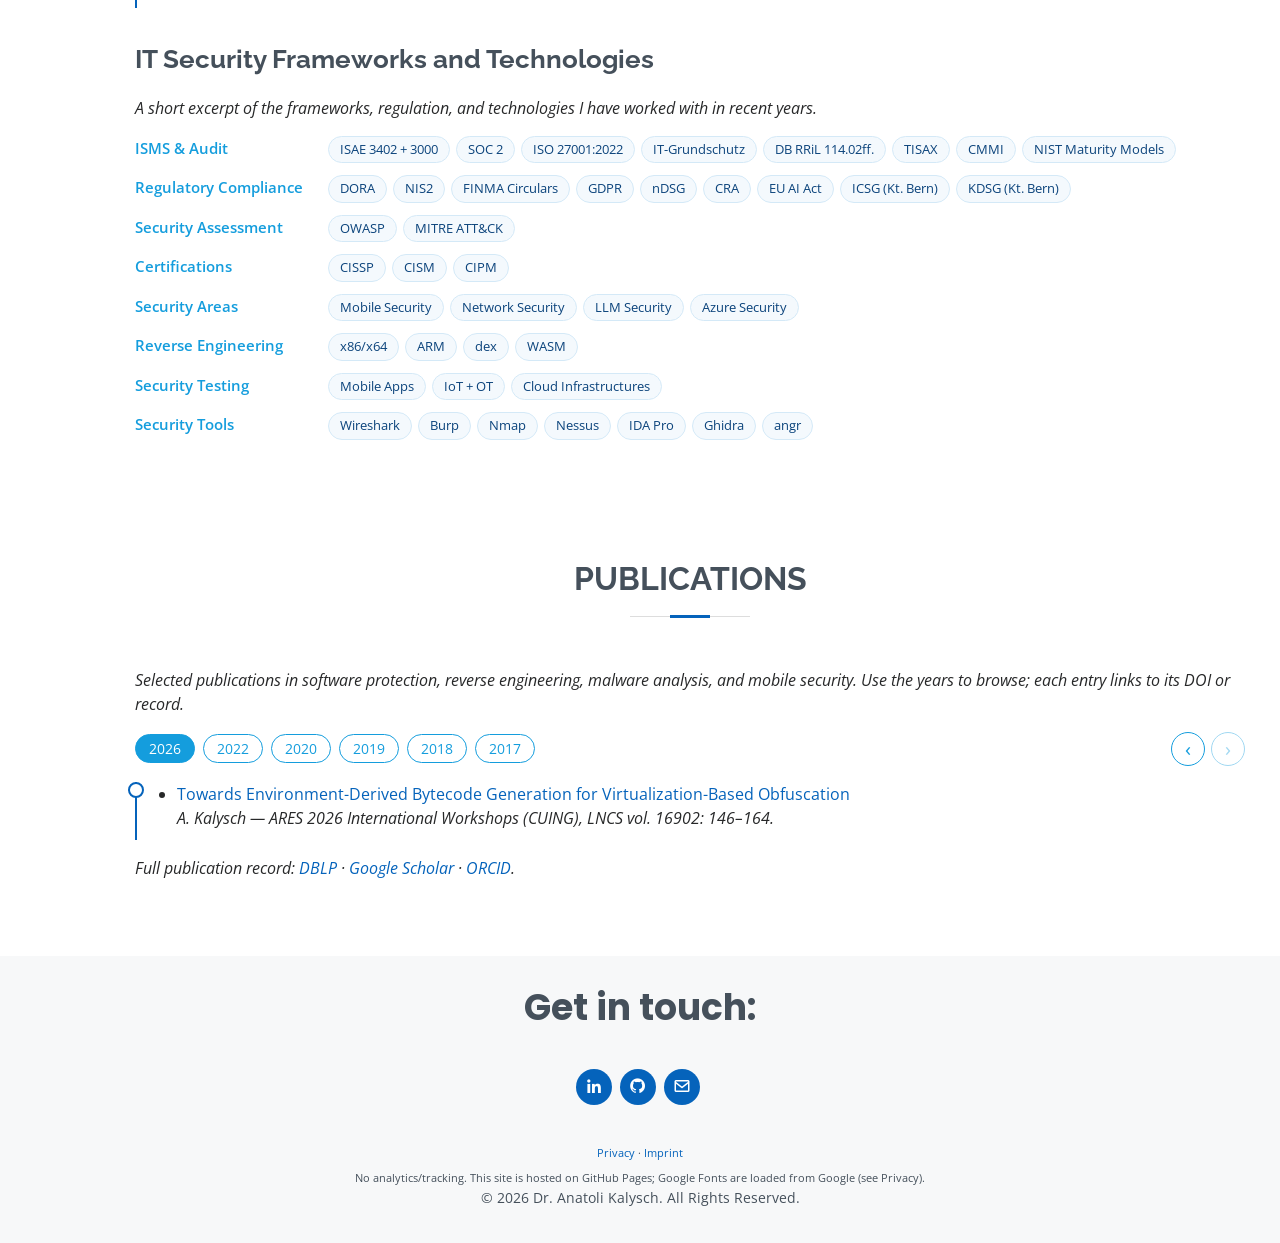
==== commit 75e034fd: "Add H-CSC Conference 2026 and Cloudflare Immerse Zurich 2026 to Talks carouselUpdate print statement" ====
--- a/index.html
+++ b/index.html
@@ -120,6 +120,8 @@
                   <div class="resume-item">
                     <ul>
                       <li>Global Cyber Conference / Swiss CISO Awards 2026, Z&uuml;rich<br><span class="font-italic">Keynote: Human vs. AI.; Winner of the Swiss CISO of the Year Award.</span></li>
+                      <li>H-CSC Conference 2026 &mdash; Healthcare institutions in the Age of AI, Bellinzona<br><span class="font-italic">Lightning talk: Breach and attack simulation at Lindenhofgruppe.</span></li>
+                      <li>Cloudflare Immerse Zurich 2026, Z&uuml;rich<br><span class="font-italic">Panel: Swiss Leaders Unfiltered &mdash; Industry, Healthcare, Media &amp; Operations.</span></li>
                       <li>GOhack26 &mdash; EDU Program, Z&uuml;rich<br><span class="font-italic">Talk: Mehr Sicht auf Drittparteien: Supply Chain Security mit OSINT und KI.</span></li>
 						<li>ISC2 Chapter Switzerland &mdash; Annual Assembly 2026, Z&uuml;rich<br><span class="font-italic">Talk: From AI-Scan to Agentic Red Team &mdash; Building AI-assisted attack simulations you can absorb in the age of AI.</span></li>
 										<li>ARES &mdash; 10th Int. Workshop on Cyber Use of Information Hiding (CUING), Link&ouml;ping<br><span class="font-italic">Talk: Towards Environment-derived Bytecode Generation for Virtualization-Based Obfuscation.</span></li>
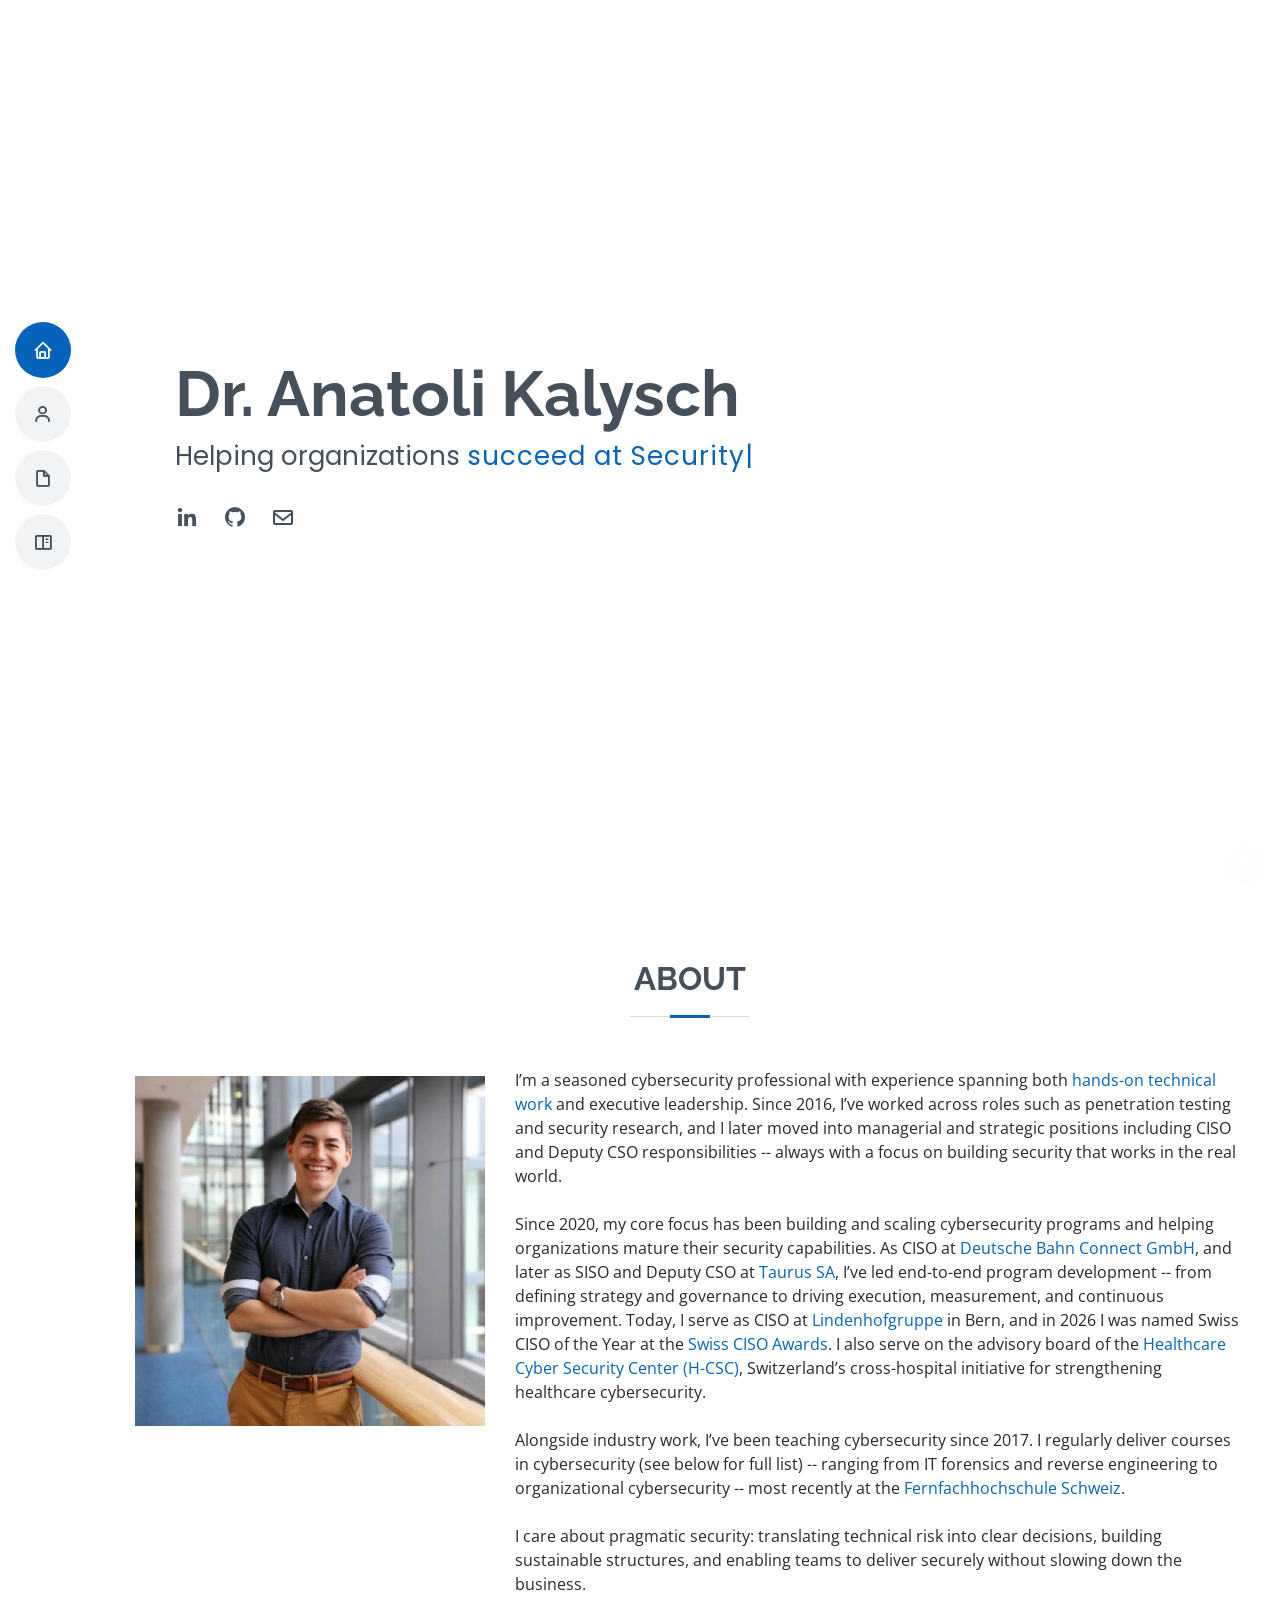
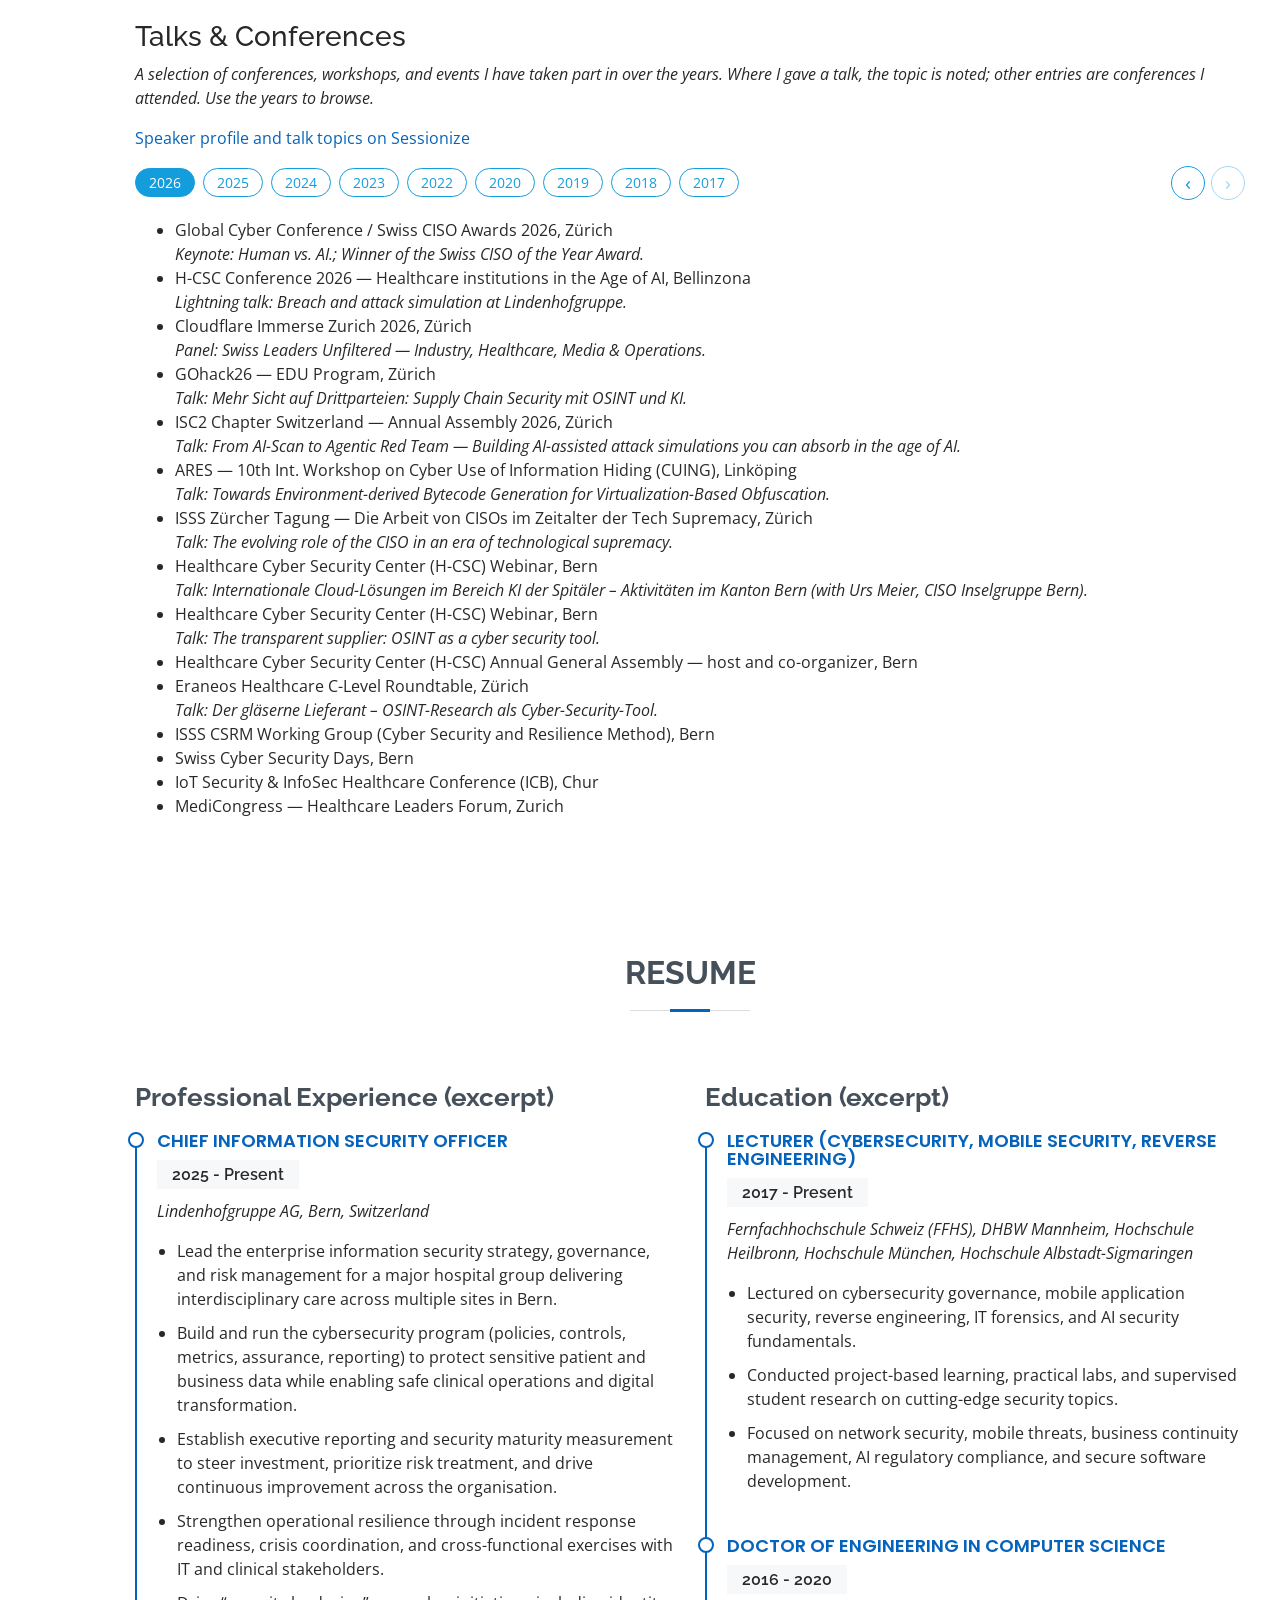
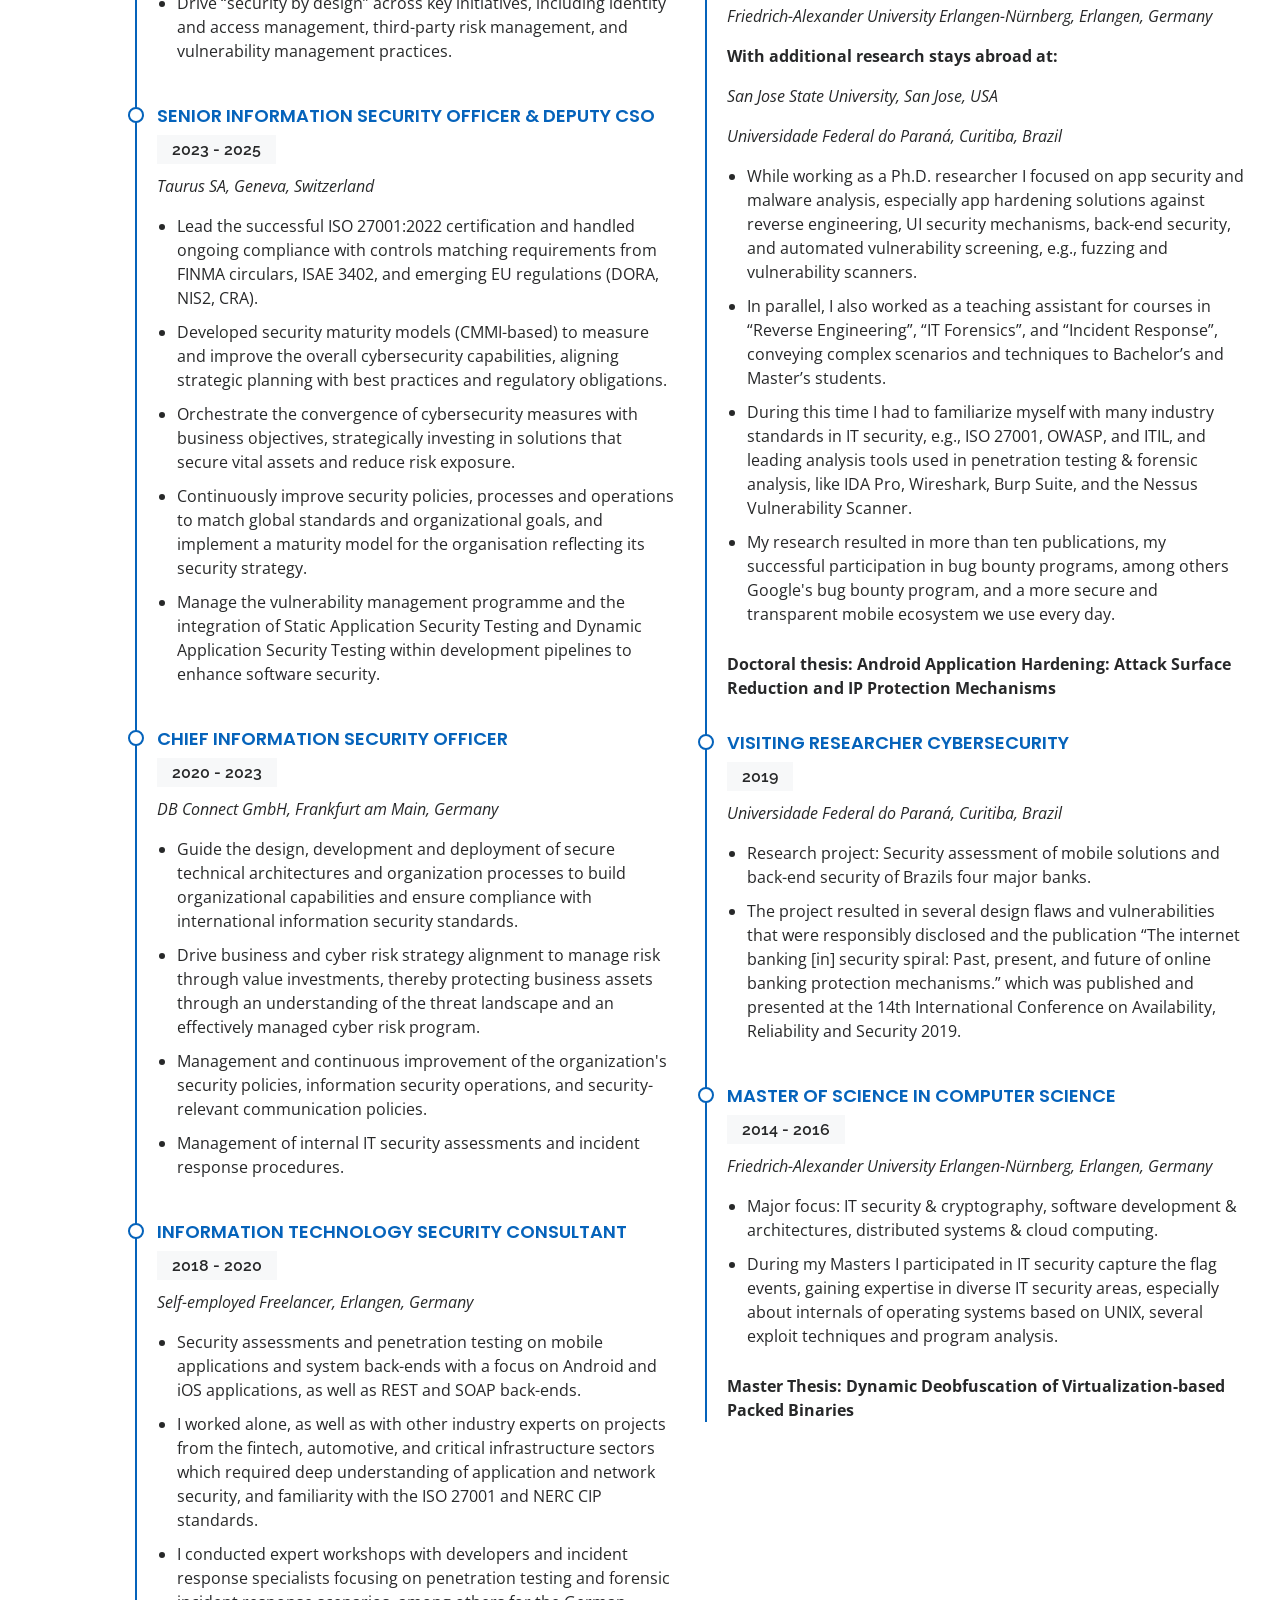
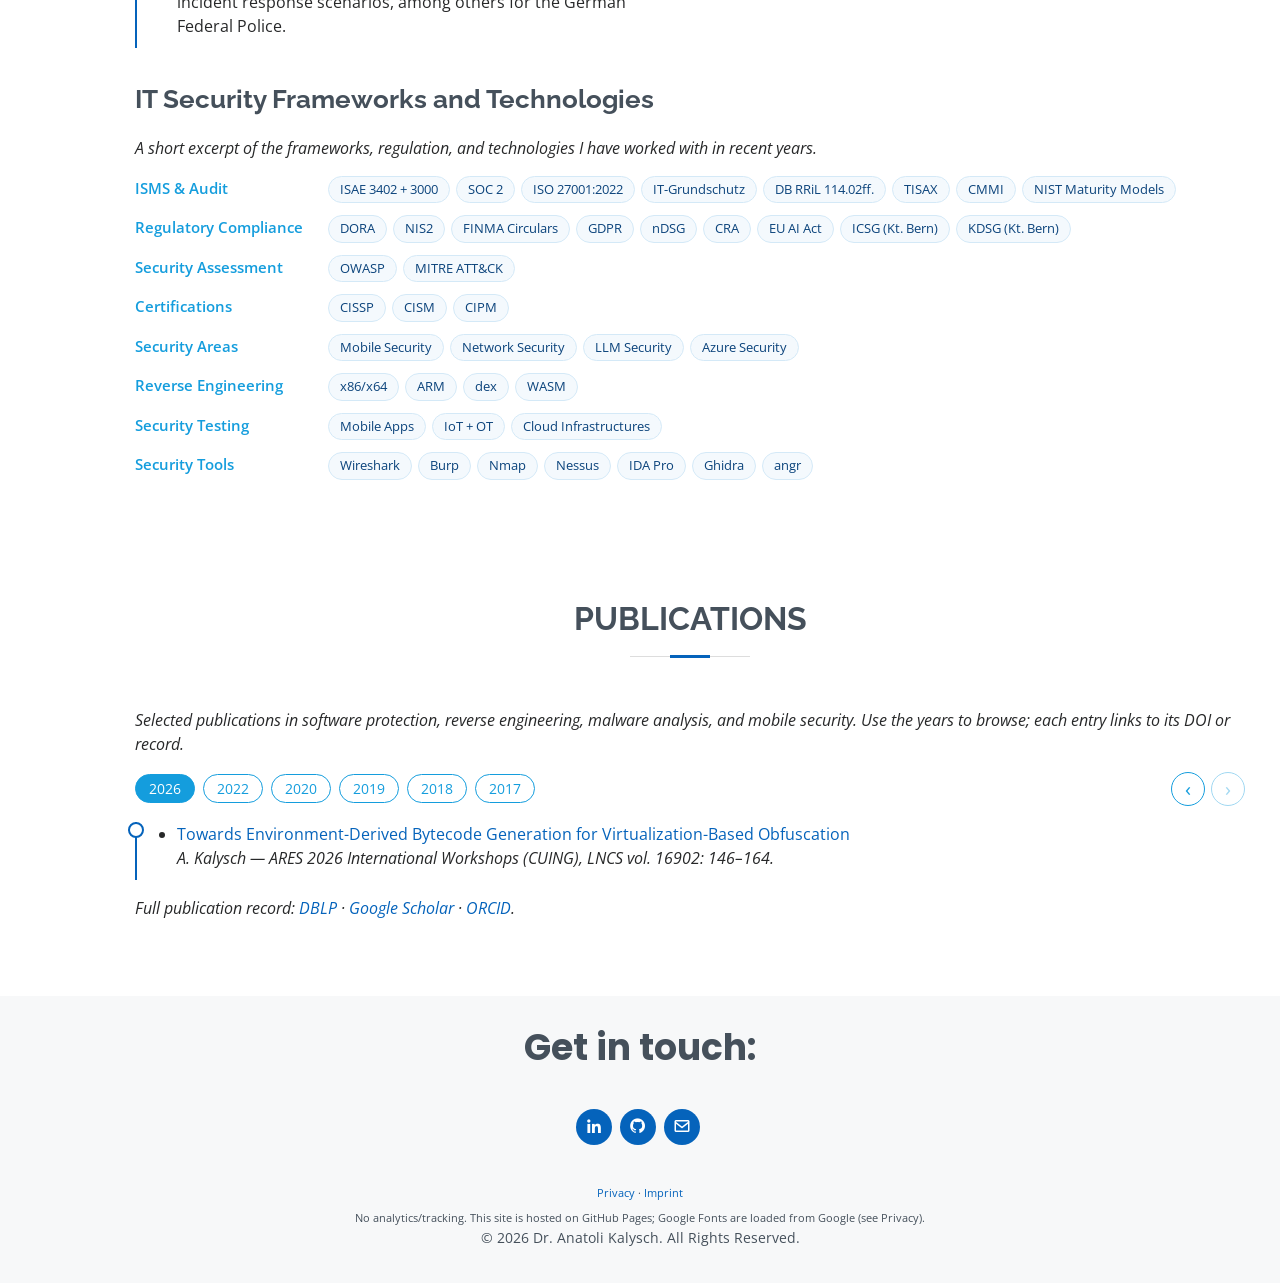
==== commit 34bcf1b5: "Add Sessionize speaker profile link to Talks and Conferences" ====
--- a/index.html
+++ b/index.html
@@ -100,6 +100,8 @@
             <p class="font-italic">
               A selection of conferences, workshops, and events I have taken part in over the years. Where I gave a talk, the topic is noted; other entries are conferences I attended. Use the years to browse.
             </p>
+
+            <p><a href="https://sessionize.com/anatoli-kalysch/">Speaker profile and talk topics on Sessionize</a></p>
 
             <div id="tc-carousel">
               <div class="tc-nav">
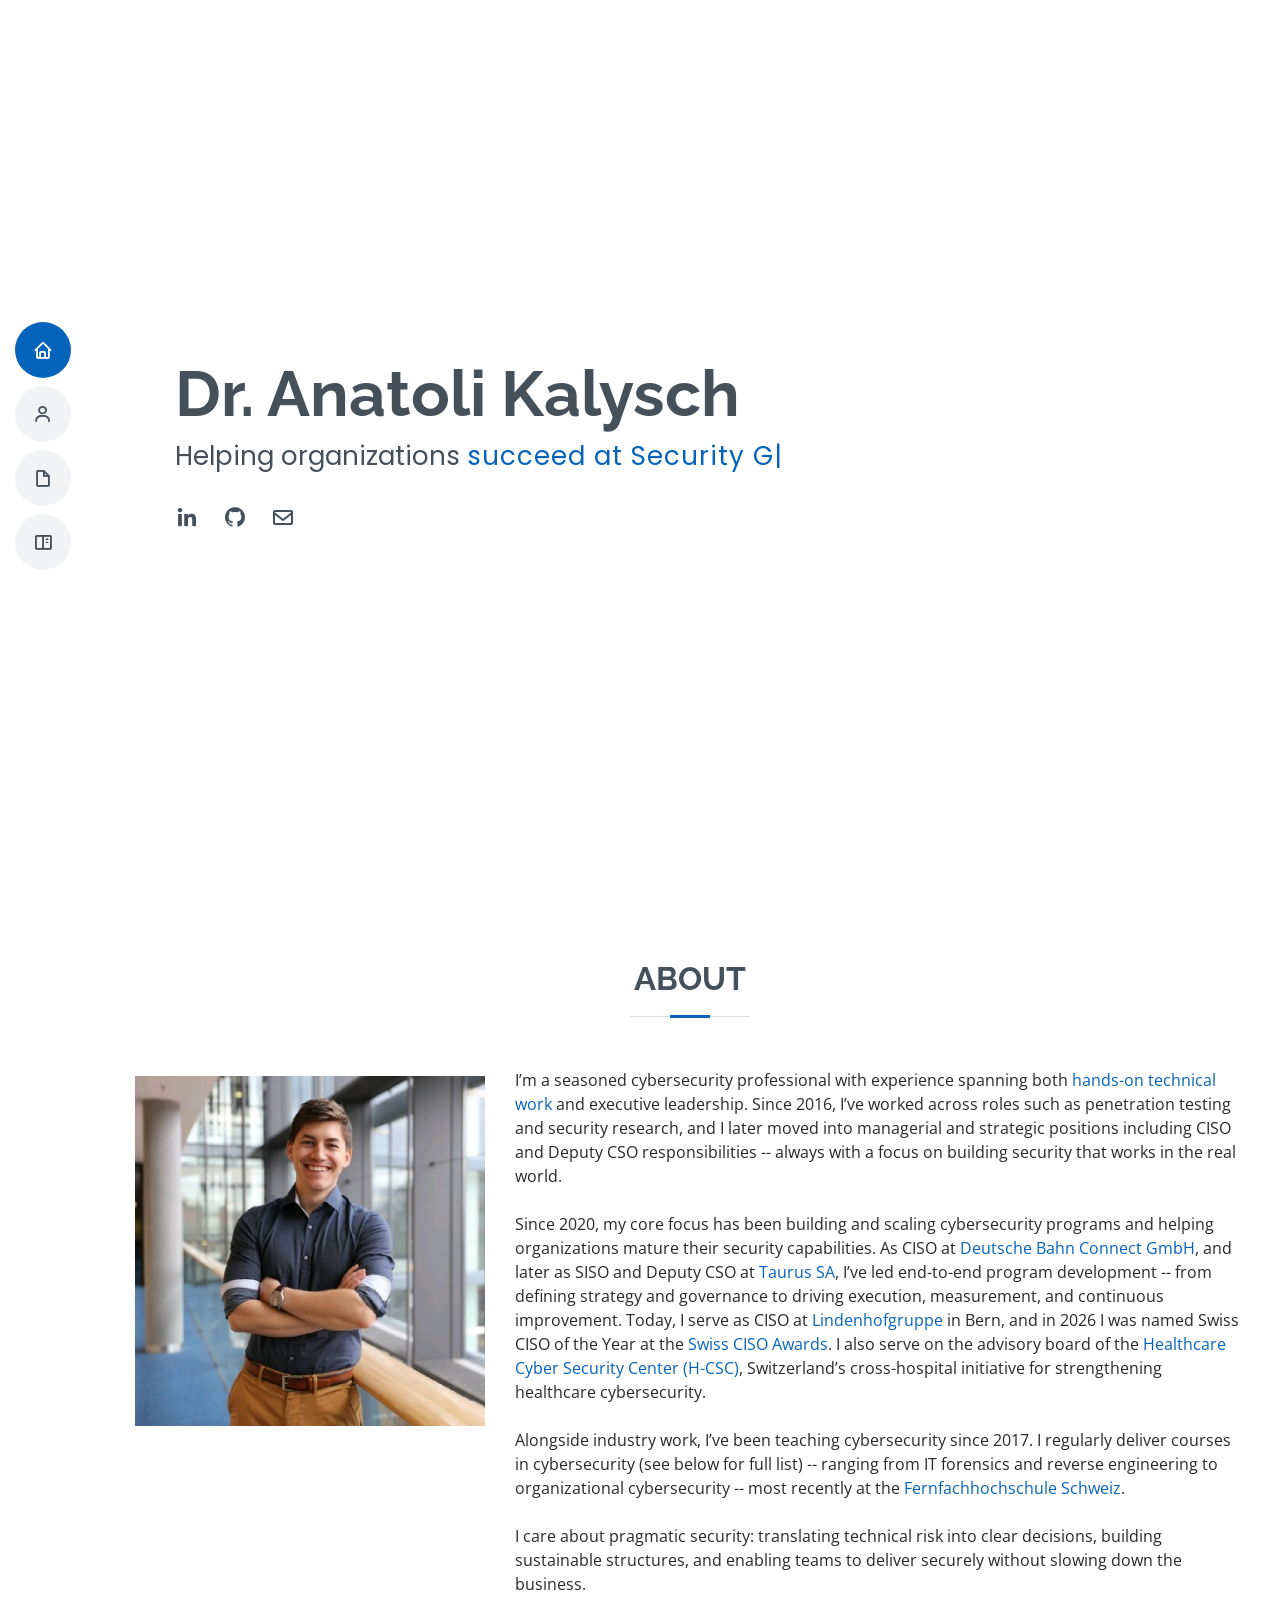
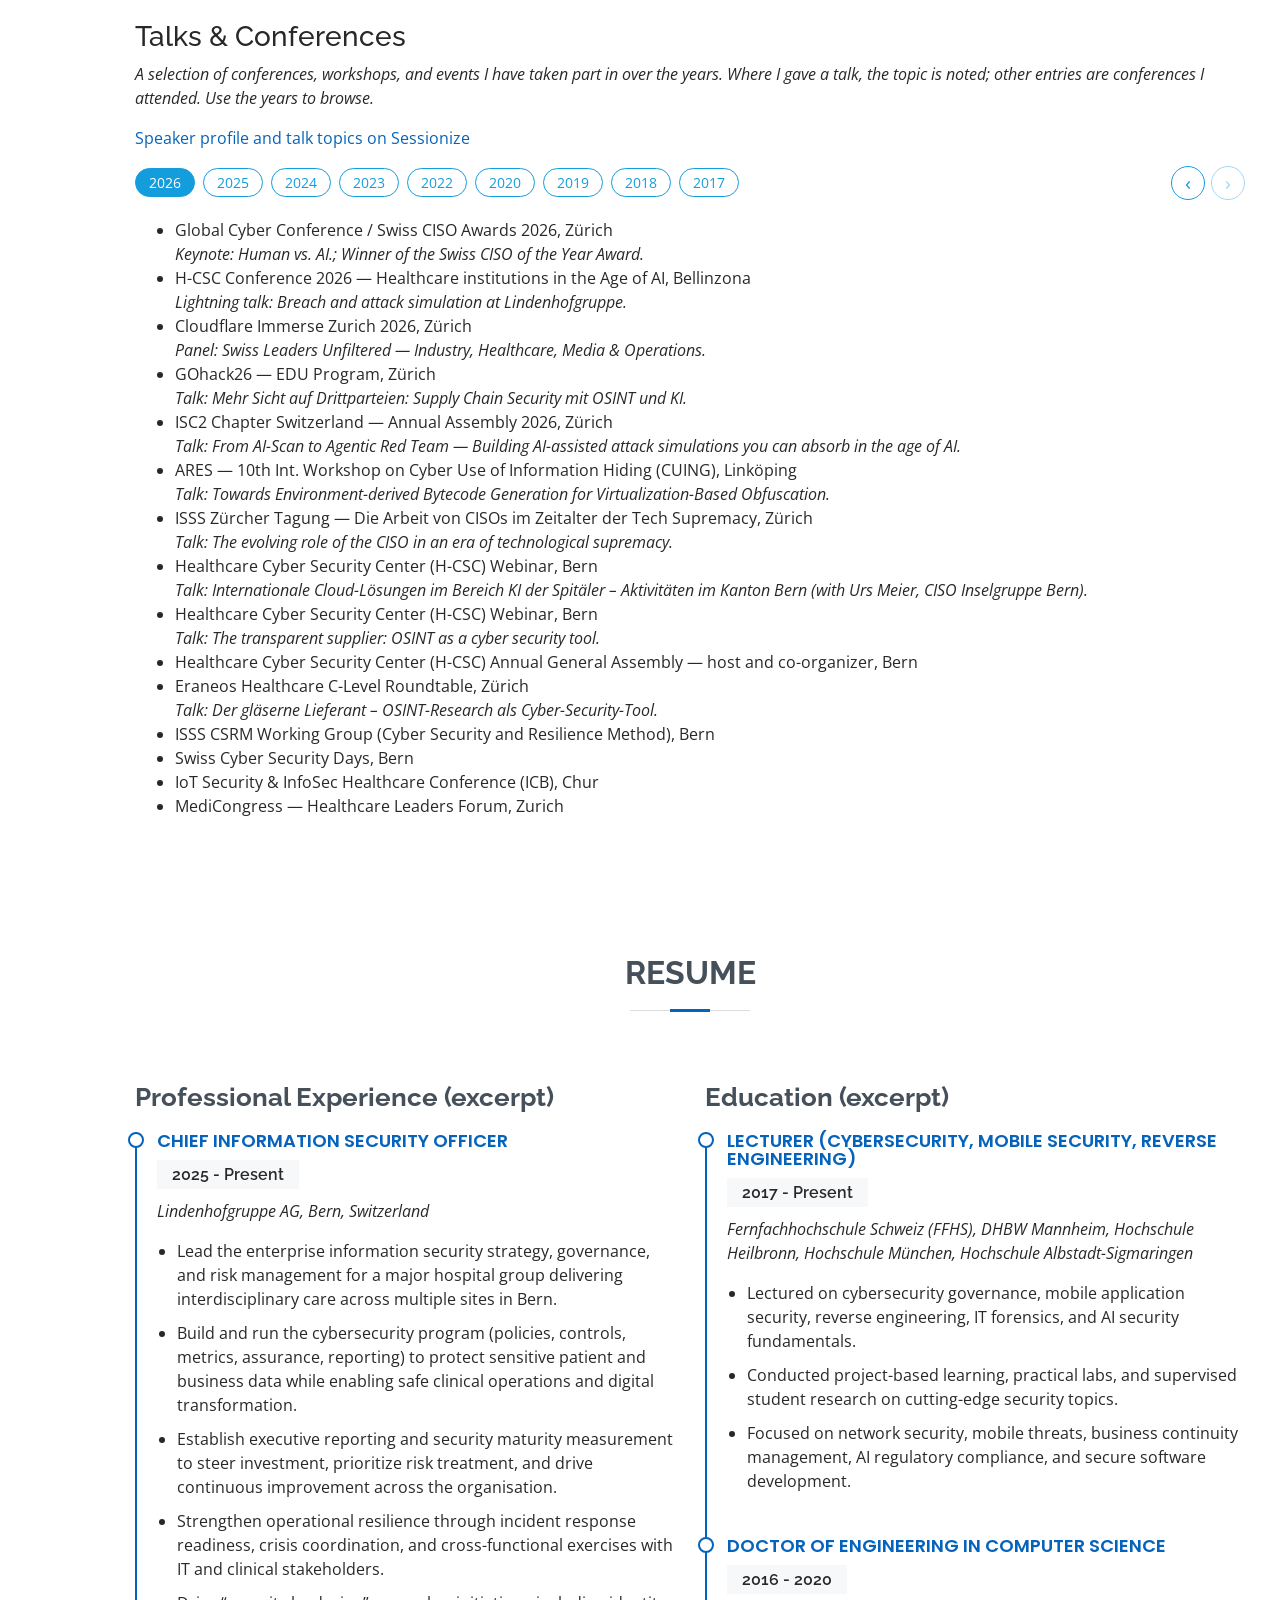
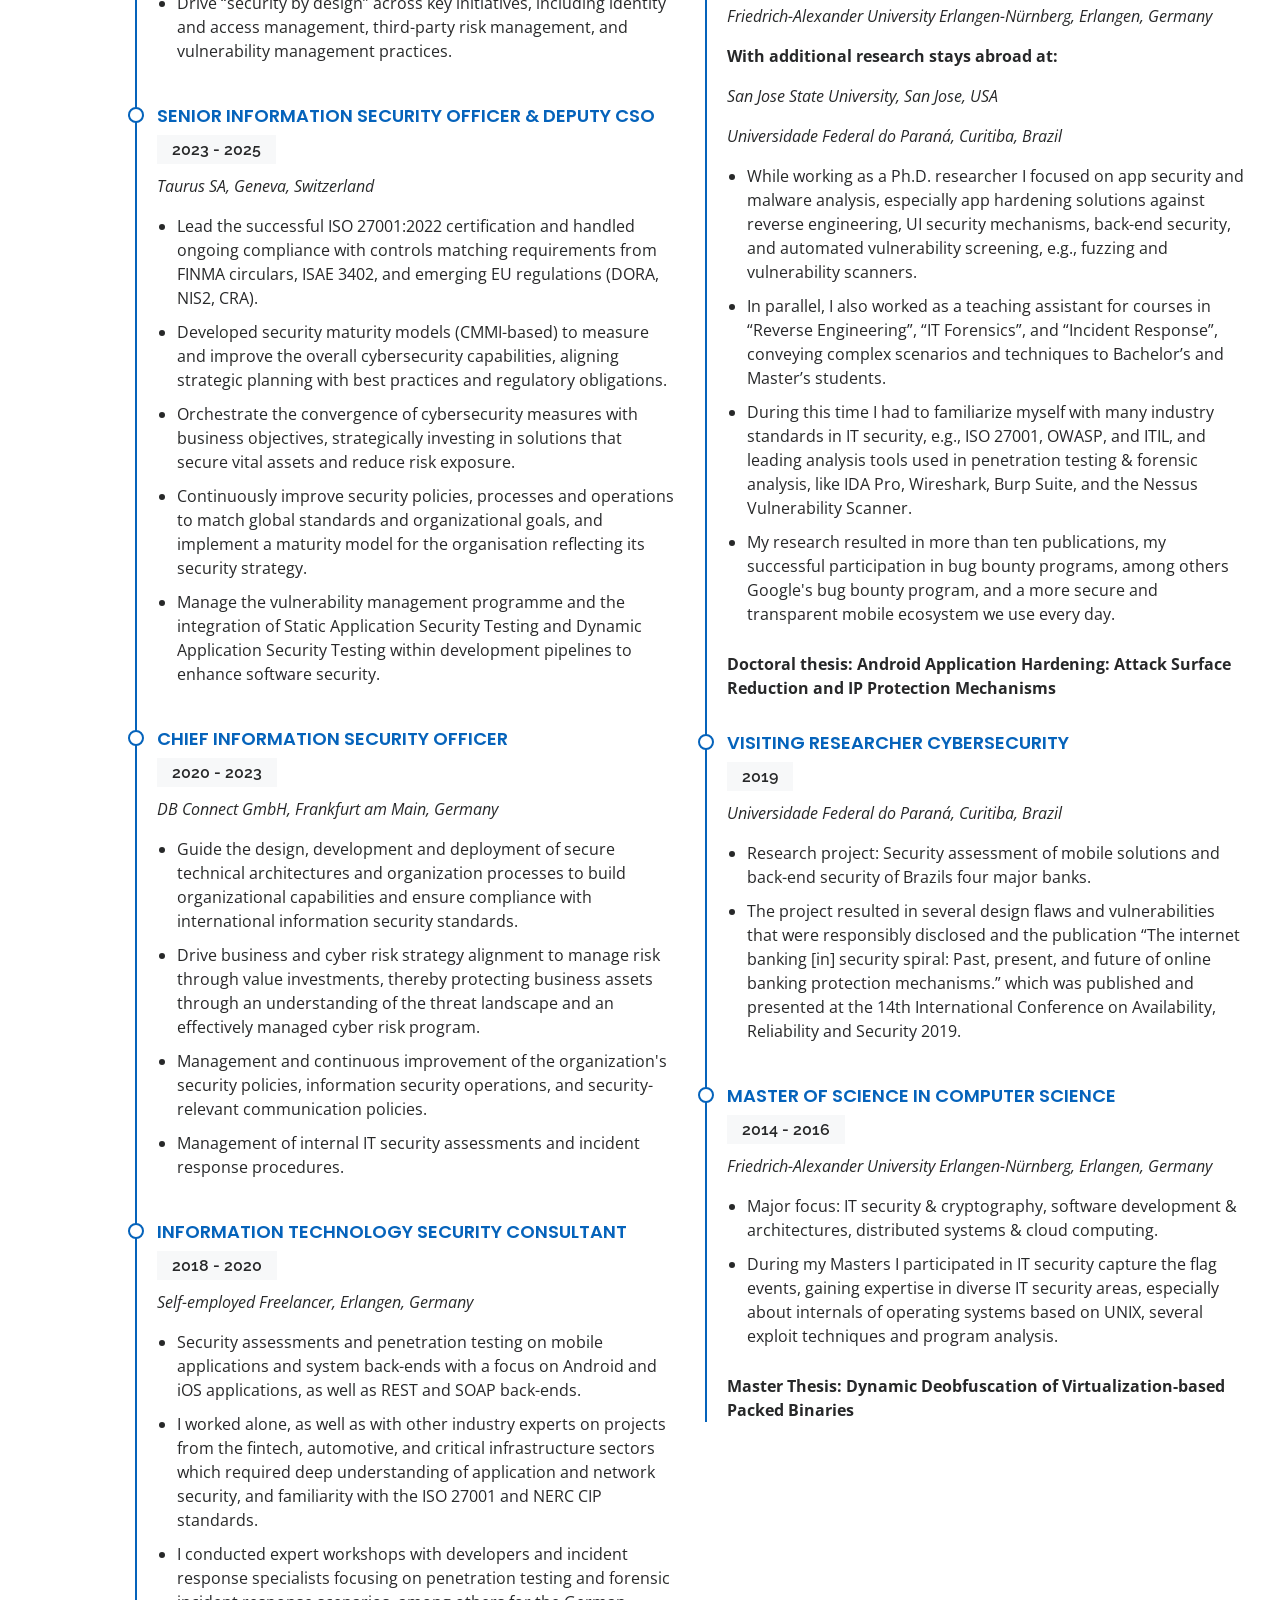
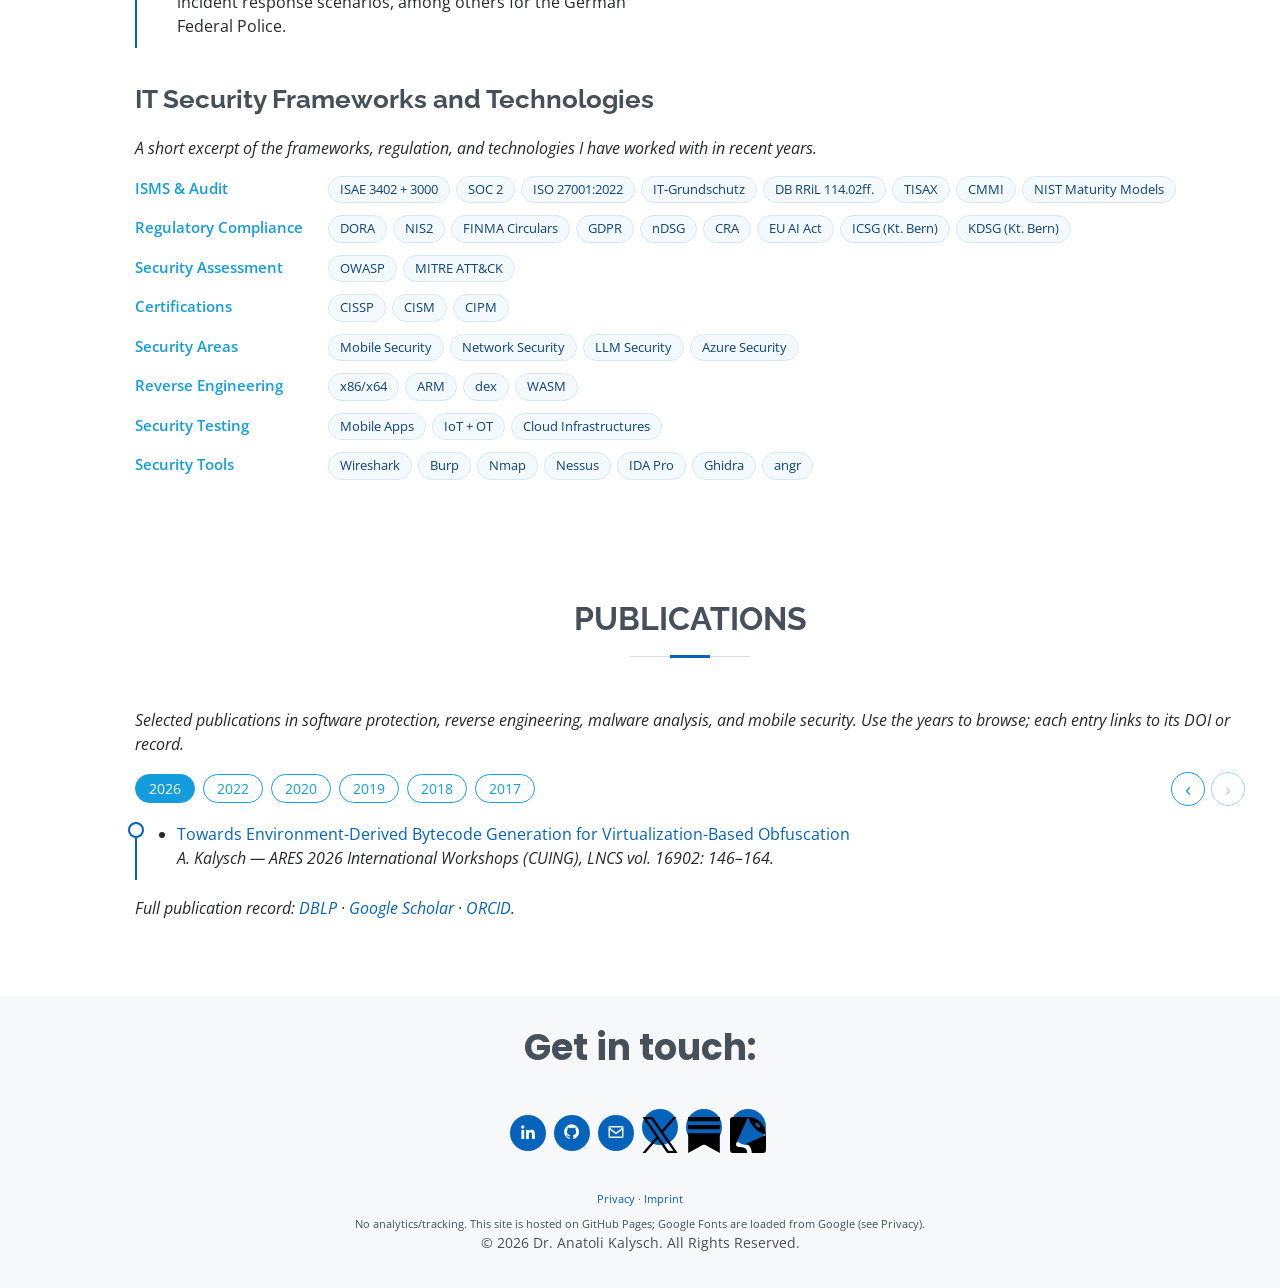
==== commit 9dde1e46: "Add X, Substack and Sessionize social links" ====
--- a/index.html
+++ b/index.html
@@ -60,6 +60,9 @@
         <a href="https://www.linkedin.com/in/anatoli-kalysch/" class="linkedin"><i class="bx bxl-linkedin"></i></a>
 	<a href="https://github.com/anatolikalysch" class="github"><i class="bx bxl-github"></i></a>
         <a href="mailto:anatoli@kalysch.com" class="envelope"><i class="bx bx-envelope"></i></a>
+        <a href="https://x.com/anatolikalysch" class="twitter" aria-label="X (Twitter) profile" title="X (Twitter)"><svg class="social-icon" xmlns="http://www.w3.org/2000/svg" viewBox="0 0 24 24" aria-hidden="true" focusable="false"><path d="M14.234 10.162 22.977 0h-2.072l-7.591 8.824L7.251 0H.258l9.168 13.343L.258 24H2.33l8.016-9.318L16.749 24h6.993zm-2.837 3.299-.929-1.329L3.076 1.56h3.182l5.965 8.532.929 1.329 7.754 11.09h-3.182z"/></svg></a>
+        <a href="https://substack.com/@anatolikalysch" class="substack" aria-label="Substack profile" title="Substack"><svg class="social-icon" xmlns="http://www.w3.org/2000/svg" viewBox="0 0 24 24" aria-hidden="true" focusable="false"><path d="M22.539 8.242H1.46V5.406h21.08v2.836zM1.46 10.812V24L12 18.11 22.54 24V10.812H1.46zM22.54 0H1.46v2.836h21.08V0z"/></svg></a>
+        <a href="https://sessionize.com/anatoli-kalysch/" class="sessionize" aria-label="Sessionize speaker profile" title="Sessionize"><svg class="social-icon" xmlns="http://www.w3.org/2000/svg" viewBox="0 0 48 48" aria-hidden="true" focusable="false"><path d="M24 0c13.255 0 24 10.745 24 24v20a4 4 0 01-4 4H29l-.003-.338c-.097-5.789-2.694-9.804-7.417-11.919L48 24l-.639-.218C41.644 21.784 36.857 18.857 33 15c-3.857-3.857-6.784-8.644-8.782-14.361L24 0 8 36c0 1.333.333 2.333 1 3 .667.667 1.667 1 3 1l.374.002C19.915 40.082 23 42.592 23 48H4a4 4 0 01-4-4V4a4 4 0 014-4h20zm14.414 9.586c-1.562-1.562-3.461-2.195-4.242-1.414-.781.781-.148 2.68 1.414 4.242 1.562 1.562 3.461 2.195 4.242 1.414.781-.781.148-2.68-1.414-4.242z"/></svg></a>
       </div>
     </div>
   </section><!-- End Hero -->
@@ -520,6 +523,9 @@
         <a href="https://www.linkedin.com/in/anatoli-kalysch/" class="linkedin"><i class="bx bxl-linkedin"></i></a>
         <a href="https://github.com/anatolikalysch" class="github"><i class="bx bxl-github"></i></a>
         <a href="mailto:anatoli@kalysch.com" class="envelope"><i class="bx bx-envelope"></i></a>
+        <a href="https://x.com/anatolikalysch" class="twitter" aria-label="X (Twitter) profile" title="X (Twitter)"><svg class="social-icon" xmlns="http://www.w3.org/2000/svg" viewBox="0 0 24 24" aria-hidden="true" focusable="false"><path d="M14.234 10.162 22.977 0h-2.072l-7.591 8.824L7.251 0H.258l9.168 13.343L.258 24H2.33l8.016-9.318L16.749 24h6.993zm-2.837 3.299-.929-1.329L3.076 1.56h3.182l5.965 8.532.929 1.329 7.754 11.09h-3.182z"/></svg></a>
+        <a href="https://substack.com/@anatolikalysch" class="substack" aria-label="Substack profile" title="Substack"><svg class="social-icon" xmlns="http://www.w3.org/2000/svg" viewBox="0 0 24 24" aria-hidden="true" focusable="false"><path d="M22.539 8.242H1.46V5.406h21.08v2.836zM1.46 10.812V24L12 18.11 22.54 24V10.812H1.46zM22.54 0H1.46v2.836h21.08V0z"/></svg></a>
+        <a href="https://sessionize.com/anatoli-kalysch/" class="sessionize" aria-label="Sessionize speaker profile" title="Sessionize"><svg class="social-icon" xmlns="http://www.w3.org/2000/svg" viewBox="0 0 48 48" aria-hidden="true" focusable="false"><path d="M24 0c13.255 0 24 10.745 24 24v20a4 4 0 01-4 4H29l-.003-.338c-.097-5.789-2.694-9.804-7.417-11.919L48 24l-.639-.218C41.644 21.784 36.857 18.857 33 15c-3.857-3.857-6.784-8.644-8.782-14.361L24 0 8 36c0 1.333.333 2.333 1 3 .667.667 1.667 1 3 1l.374.002C19.915 40.082 23 42.592 23 48H4a4 4 0 01-4-4V4a4 4 0 014-4h20zm14.414 9.586c-1.562-1.562-3.461-2.195-4.242-1.414-.781.781-.148 2.68 1.414 4.242 1.562 1.562 3.461 2.195 4.242 1.414.781-.781.148-2.68-1.414-4.242z"/></svg></a>
       </div>
 		 <div class="mt-3 small">
 		  <a href="privacy.html">Privacy</a> ·
